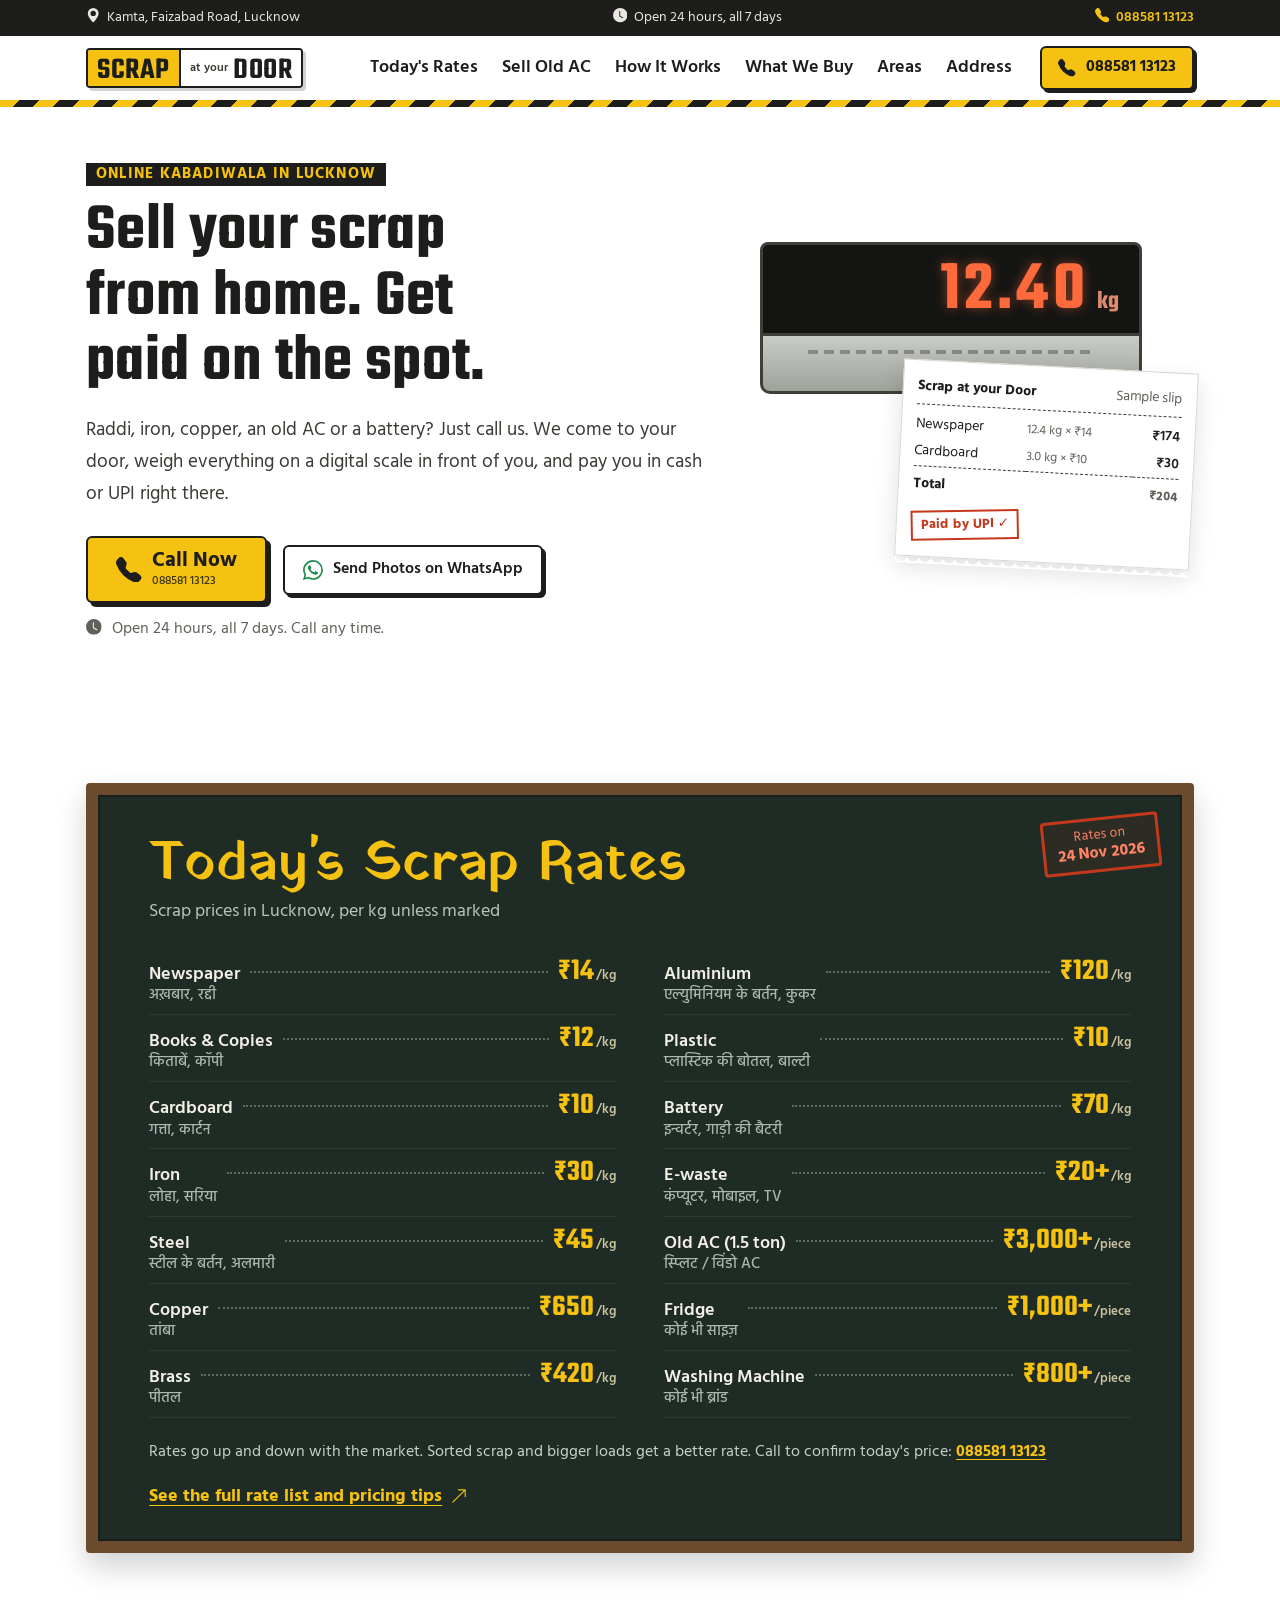
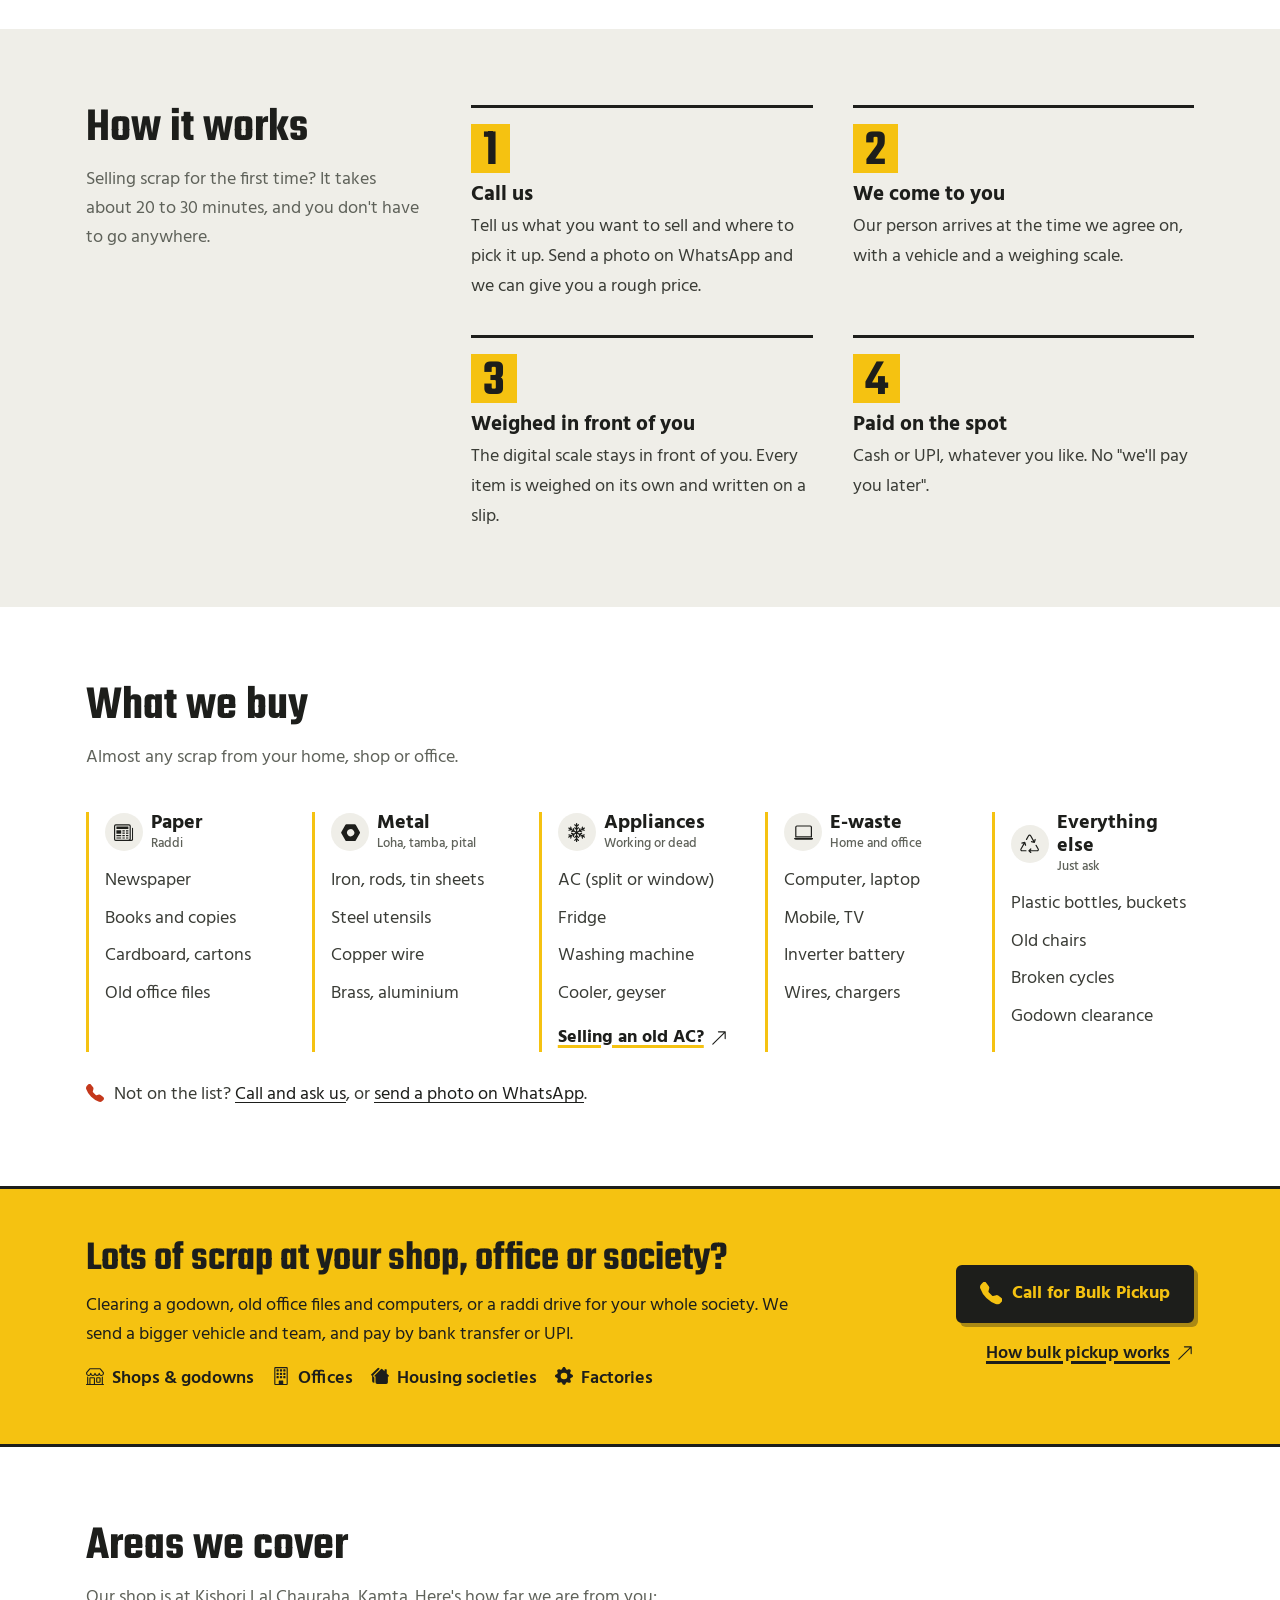
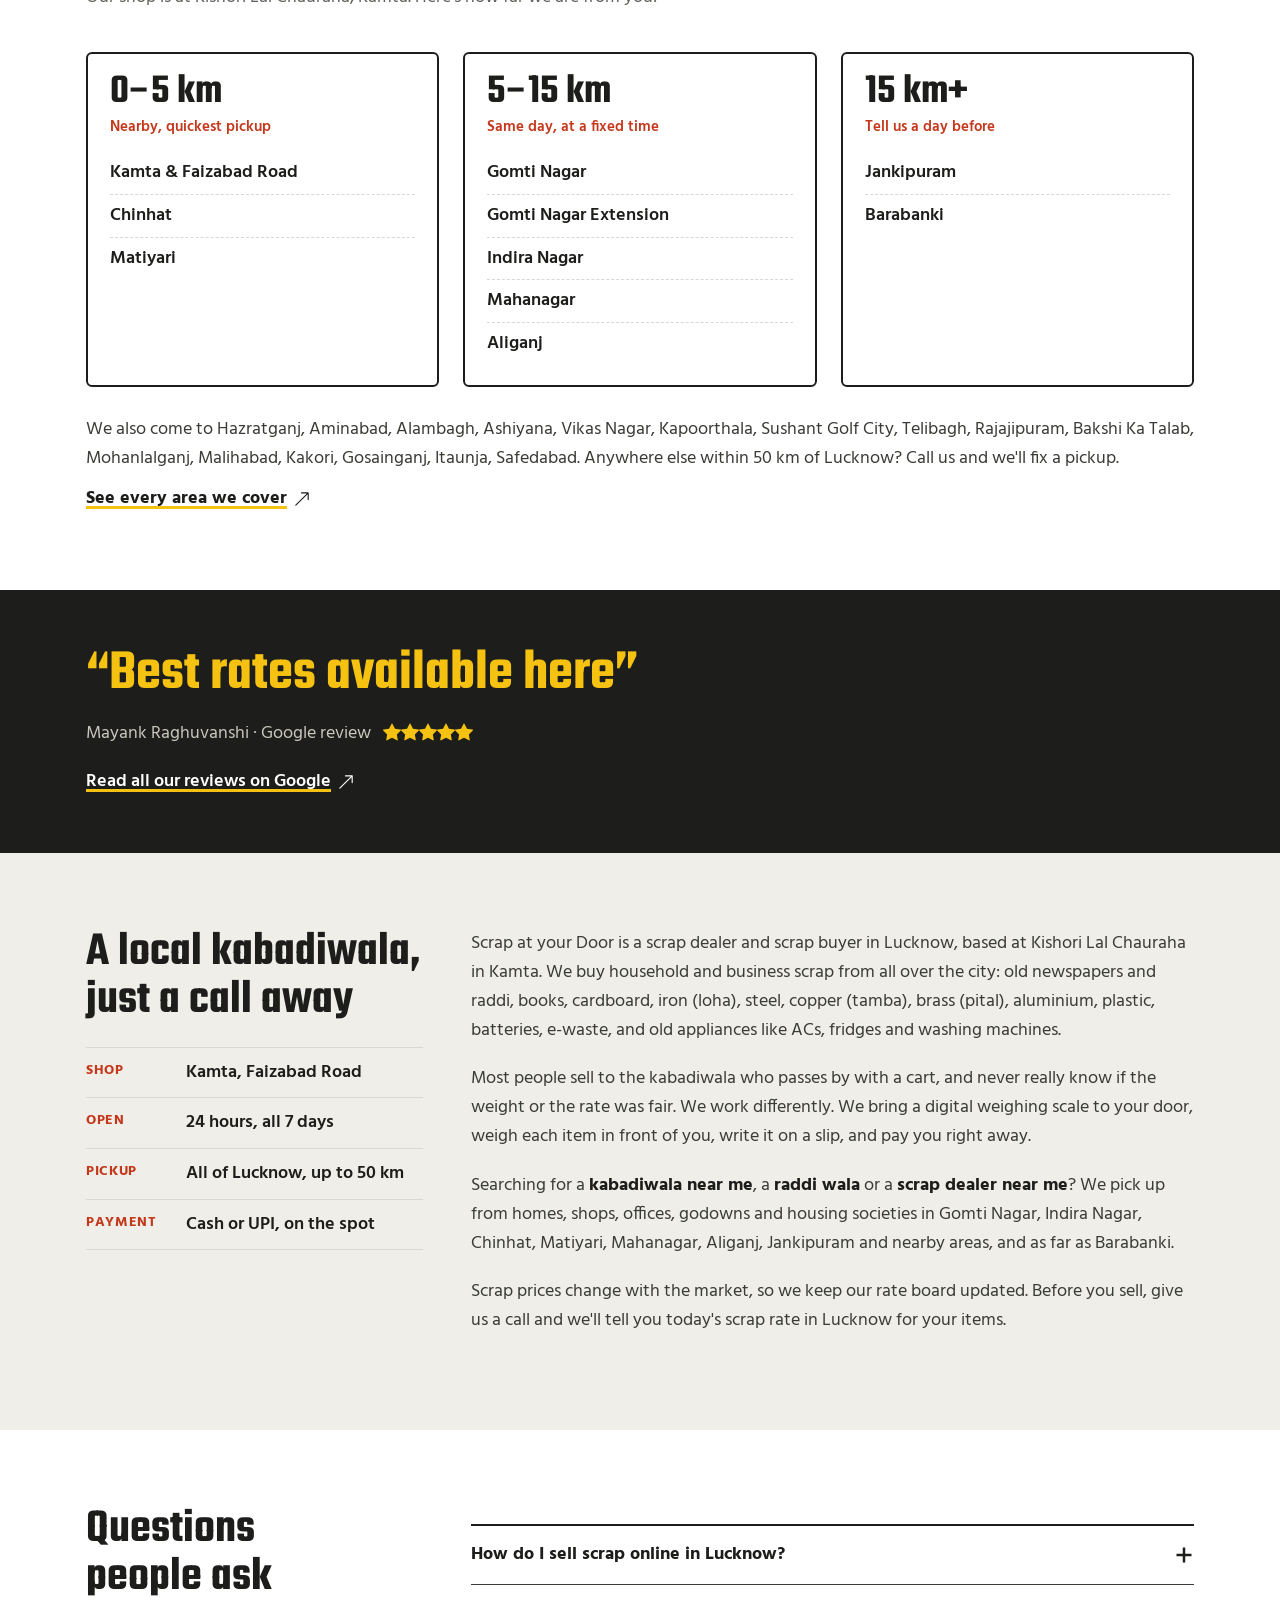
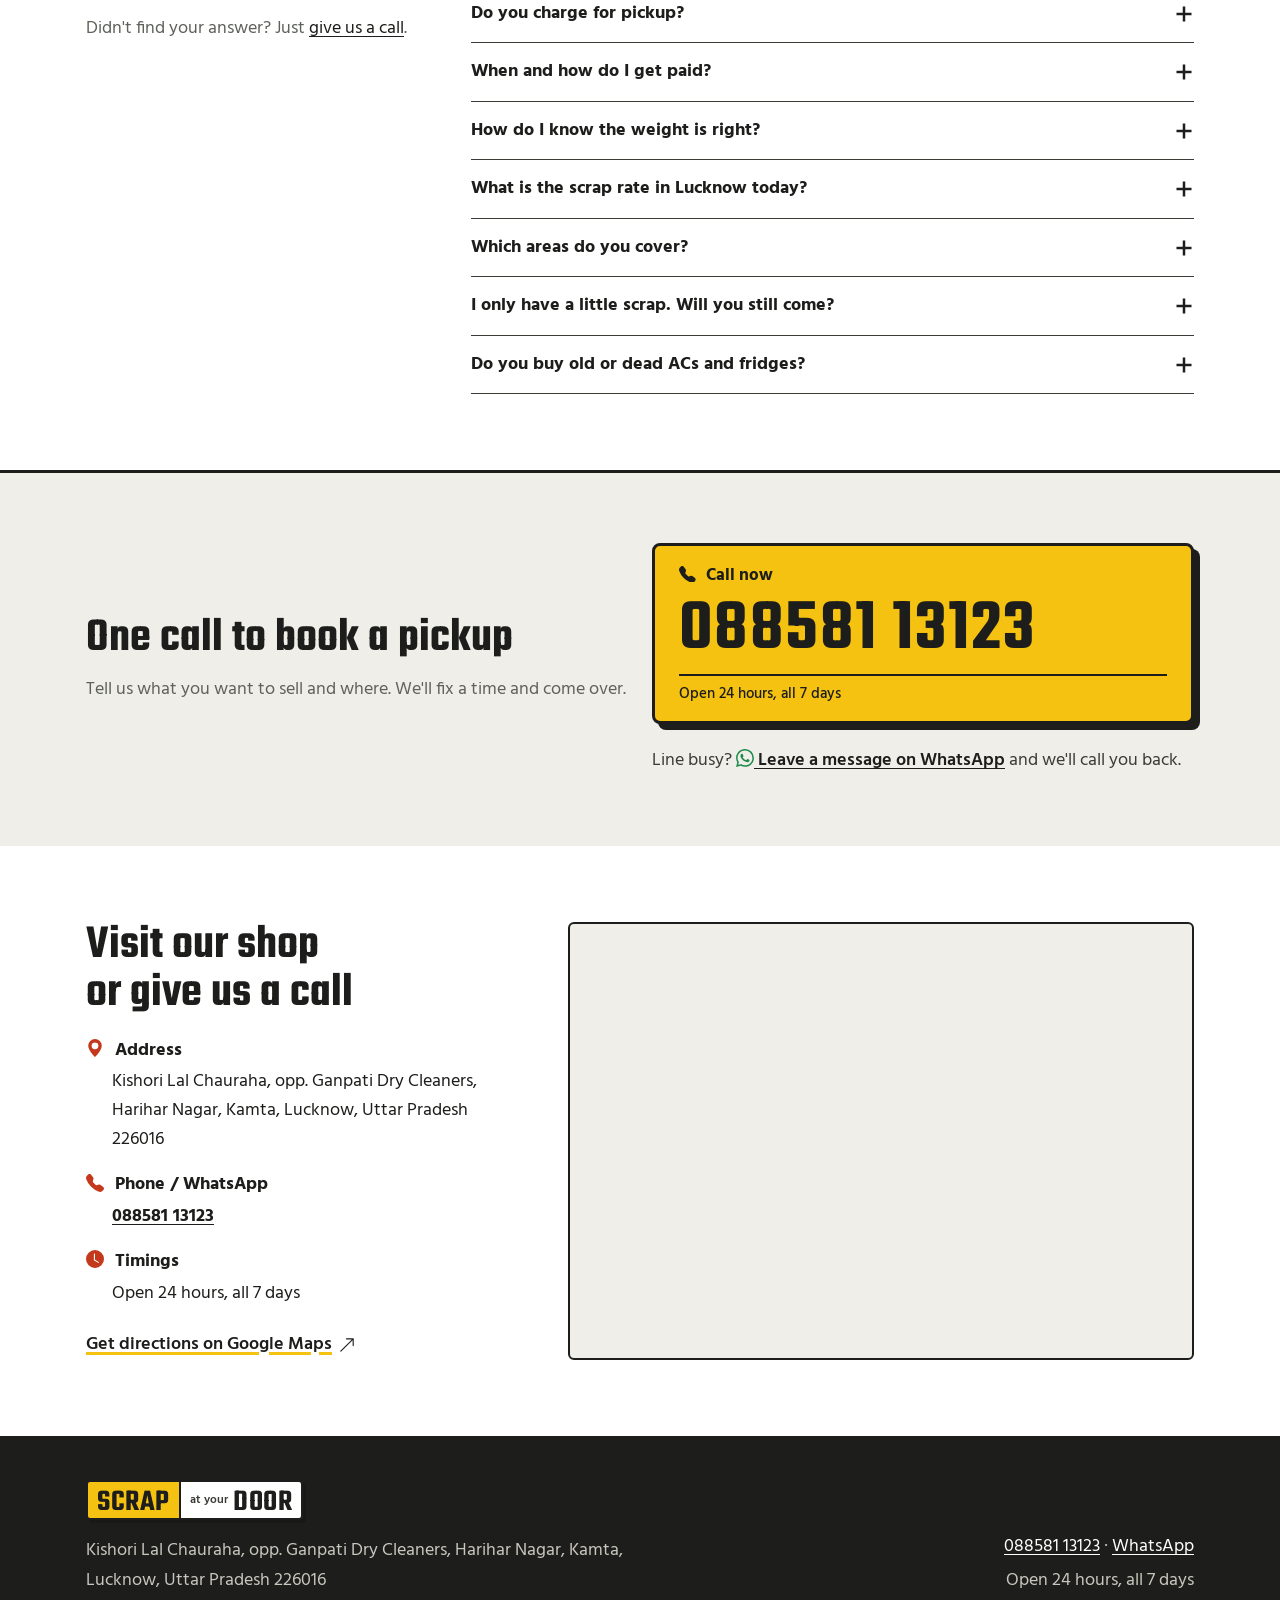
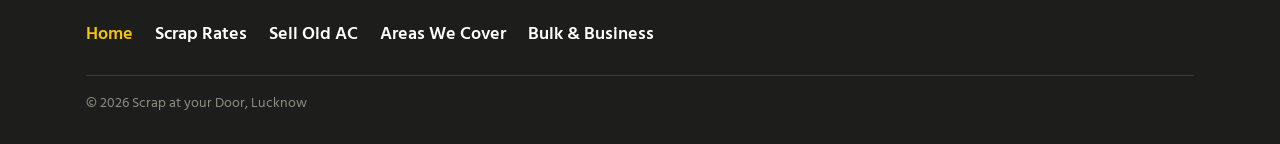
==== index.html @ fb82f11b "first commit" ====
<!doctype html>
<html lang="en-IN">
<head>
<meta charset="utf-8">
<meta name="viewport" content="width=device-width, initial-scale=1, viewport-fit=cover">
<title>Kabadiwala in Lucknow – Free Scrap Pickup at Home | Scrap at your Door</title>
<meta name="description" content="Online kabadiwala in Lucknow. Free doorstep pickup for raddi, iron, copper, old AC, battery and e-waste. Digital weighing, instant cash or UPI. Call 088581 13123.">
<meta name="robots" content="index, follow, max-image-preview:large">
<link rel="canonical" href="https://scrapatyourdoor.in/">
<meta property="og:type" content="website">
<meta property="og:site_name" content="Scrap at your Door">
<meta property="og:locale" content="en_IN">
<meta property="og:title" content="Kabadiwala in Lucknow – Free Scrap Pickup at Home | Scrap at your Door">
<meta property="og:description" content="Online kabadiwala in Lucknow. Free doorstep pickup for raddi, iron, copper, old AC, battery and e-waste. Digital weighing, instant cash or UPI. Call 088581 13123.">
<meta property="og:url" content="https://scrapatyourdoor.in/">
<meta property="og:image" content="https://scrapatyourdoor.in/og-image.png">
<meta property="og:image:width" content="1200">
<meta property="og:image:height" content="630">
<meta property="og:image:alt" content="Scrap at your Door – online kabadiwala in Lucknow, call 088581 13123">
<meta name="twitter:card" content="summary_large_image">
<meta name="twitter:title" content="Kabadiwala in Lucknow – Free Scrap Pickup at Home | Scrap at your Door">
<meta name="twitter:description" content="Online kabadiwala in Lucknow. Free doorstep pickup for raddi, iron, copper, old AC, battery and e-waste. Digital weighing, instant cash or UPI. Call 088581 13123.">
<meta name="twitter:image" content="https://scrapatyourdoor.in/og-image.png">
<meta name="theme-color" content="#1d1e1b">
<link rel="icon" href="./favicon.svg" type="image/svg+xml">
<link rel="icon" href="./favicon-48.png" type="image/png" sizes="48x48">
<link rel="apple-touch-icon" href="./apple-touch-icon.png">
<link rel="preconnect" href="https://cdn.jsdelivr.net">
<link rel="preconnect" href="https://fonts.googleapis.com">
<link rel="preconnect" href="https://fonts.gstatic.com" crossorigin>
<link rel="stylesheet" href="https://cdn.jsdelivr.net/npm/bootstrap@5.3.3/dist/css/bootstrap.min.css">
<link rel="stylesheet" href="https://fonts.googleapis.com/css2?family=Hind:wght@400;600;700&family=Teko:wght@600&display=swap">
<link rel="stylesheet" href="https://fonts.googleapis.com/css2?family=Yatra+One&display=swap&text=Today's%20Scrap%20Rates%20Old%20AC%20Price">
<link rel="stylesheet" href="./styles.css?v=mwv23a7y">
<script type="application/ld+json">{"@context":"https://schema.org","@graph":[{"@type":"RecyclingCenter","@id":"https://scrapatyourdoor.in/#business","name":"Scrap at your Door","description":"Online kabadiwala and scrap dealer in Lucknow. Free doorstep pickup, digital weighing and instant cash or UPI payment.","url":"https://scrapatyourdoor.in/","logo":"https://scrapatyourdoor.in/logo-512.png","image":["https://scrapatyourdoor.in/og-image.png","https://scrapatyourdoor.in/logo-512.png"],"telephone":"+918858113123","priceRange":"₹","address":{"@type":"PostalAddress","streetAddress":"Kishori Lal Chauraha, opp. Ganpati Dry Cleaners, Harihar Nagar, Kamta","addressLocality":"Lucknow","addressRegion":"Uttar Pradesh","postalCode":"226016","addressCountry":"IN"},"geo":{"@type":"GeoCoordinates","latitude":26.884755,"longitude":81.0141684},"hasMap":"https://maps.app.goo.gl/ZY3jcRrd6tFN47Bf7","sameAs":["https://maps.app.goo.gl/ZY3jcRrd6tFN47Bf7"],"openingHoursSpecification":[{"@type":"OpeningHoursSpecification","dayOfWeek":["Monday","Tuesday","Wednesday","Thursday","Friday","Saturday","Sunday"],"opens":"00:00","closes":"23:59"}],"areaServed":[{"@type":"City","name":"Lucknow"},{"@type":"Place","name":"Kamta & Faizabad Road, Lucknow"},{"@type":"Place","name":"Chinhat, Lucknow"},{"@type":"Place","name":"Matiyari, Lucknow"},{"@type":"Place","name":"Gomti Nagar, Lucknow"},{"@type":"Place","name":"Gomti Nagar Extension, Lucknow"},{"@type":"Place","name":"Indira Nagar, Lucknow"},{"@type":"Place","name":"Mahanagar, Lucknow"},{"@type":"Place","name":"Aliganj, Lucknow"},{"@type":"Place","name":"Jankipuram, Lucknow"},{"@type":"Place","name":"Barabanki"}]},{"@type":"FAQPage","mainEntity":[{"@type":"Question","name":"How do I sell scrap online in Lucknow?","acceptedAnswer":{"@type":"Answer","text":"No app or form needed. Call us or send photos on WhatsApp, tell us your area, and our kabadi wala comes to your home at a time that suits you."}},{"@type":"Question","name":"Do you charge for pickup?","acceptedAnswer":{"@type":"Answer","text":"No. Pickup from your home is free. If you only have a very small amount (2 or 3 kg), call us first, or drop it at our shop in Kamta."}},{"@type":"Question","name":"When and how do I get paid?","acceptedAnswer":{"@type":"Answer","text":"Right after weighing. Cash if you want cash, otherwise we send it to your UPI on the spot."}},{"@type":"Question","name":"How do I know the weight is right?","acceptedAnswer":{"@type":"Answer","text":"We keep the digital scale in front of you. Whatever weight the screen shows is what we write on the slip. You can take a photo of it too."}},{"@type":"Question","name":"What is the scrap rate in Lucknow today?","acceptedAnswer":{"@type":"Answer","text":"Check the rate board on this page. Rates change with the market, so call us and we'll tell you today's exact price for your items."}},{"@type":"Question","name":"Which areas do you cover?","acceptedAnswer":{"@type":"Answer","text":"Our shop is in Kamta on Faizabad Road. We cover all of Lucknow and go as far as Barabanki. For far-off pickups, please tell us a day before."}},{"@type":"Question","name":"I only have a little scrap. Will you still come?","acceptedAnswer":{"@type":"Answer","text":"Yes. If it's less than a bag or two, we try to come when we have another pickup in your area."}},{"@type":"Question","name":"Do you buy old or dead ACs and fridges?","acceptedAnswer":{"@type":"Answer","text":"Yes, working or completely dead. Send a photo on WhatsApp and we'll give you a rough price over the phone."}}]}]}</script>
</head>
<body>
<svg xmlns="http://www.w3.org/2000/svg" style="display:none" aria-hidden="true"><symbol id="bi-arrow-up-right" viewBox="0 0 16 16"><path fill-rule="evenodd" d="M14 2.5a.5.5 0 0 0-.5-.5h-6a.5.5 0 0 0 0 1h4.793L2.146 13.146a.5.5 0 0 0 .708.708L13 3.707V8.5a.5.5 0 0 0 1 0z"/></symbol><symbol id="bi-building" viewBox="0 0 16 16"><path d="M4 2.5a.5.5 0 0 1 .5-.5h1a.5.5 0 0 1 .5.5v1a.5.5 0 0 1-.5.5h-1a.5.5 0 0 1-.5-.5zm3 0a.5.5 0 0 1 .5-.5h1a.5.5 0 0 1 .5.5v1a.5.5 0 0 1-.5.5h-1a.5.5 0 0 1-.5-.5zm3.5-.5a.5.5 0 0 0-.5.5v1a.5.5 0 0 0 .5.5h1a.5.5 0 0 0 .5-.5v-1a.5.5 0 0 0-.5-.5zM4 5.5a.5.5 0 0 1 .5-.5h1a.5.5 0 0 1 .5.5v1a.5.5 0 0 1-.5.5h-1a.5.5 0 0 1-.5-.5zM7.5 5a.5.5 0 0 0-.5.5v1a.5.5 0 0 0 .5.5h1a.5.5 0 0 0 .5-.5v-1a.5.5 0 0 0-.5-.5zm2.5.5a.5.5 0 0 1 .5-.5h1a.5.5 0 0 1 .5.5v1a.5.5 0 0 1-.5.5h-1a.5.5 0 0 1-.5-.5zM4.5 8a.5.5 0 0 0-.5.5v1a.5.5 0 0 0 .5.5h1a.5.5 0 0 0 .5-.5v-1a.5.5 0 0 0-.5-.5zm2.5.5a.5.5 0 0 1 .5-.5h1a.5.5 0 0 1 .5.5v1a.5.5 0 0 1-.5.5h-1a.5.5 0 0 1-.5-.5zm3.5-.5a.5.5 0 0 0-.5.5v1a.5.5 0 0 0 .5.5h1a.5.5 0 0 0 .5-.5v-1a.5.5 0 0 0-.5-.5z"/><path d="M2 1a1 1 0 0 1 1-1h10a1 1 0 0 1 1 1v14a1 1 0 0 1-1 1H3a1 1 0 0 1-1-1zm11 0H3v14h3v-2.5a.5.5 0 0 1 .5-.5h3a.5.5 0 0 1 .5.5V15h3z"/></symbol><symbol id="bi-clock-fill" viewBox="0 0 16 16"><path d="M16 8A8 8 0 1 1 0 8a8 8 0 0 1 16 0M8 3.5a.5.5 0 0 0-1 0V9a.5.5 0 0 0 .252.434l3.5 2a.5.5 0 0 0 .496-.868L8 8.71z"/></symbol><symbol id="bi-gear-fill" viewBox="0 0 16 16"><path d="M9.405 1.05c-.413-1.4-2.397-1.4-2.81 0l-.1.34a1.464 1.464 0 0 1-2.105.872l-.31-.17c-1.283-.698-2.686.705-1.987 1.987l.169.311c.446.82.023 1.841-.872 2.105l-.34.1c-1.4.413-1.4 2.397 0 2.81l.34.1a1.464 1.464 0 0 1 .872 2.105l-.17.31c-.698 1.283.705 2.686 1.987 1.987l.311-.169a1.464 1.464 0 0 1 2.105.872l.1.34c.413 1.4 2.397 1.4 2.81 0l.1-.34a1.464 1.464 0 0 1 2.105-.872l.31.17c1.283.698 2.686-.705 1.987-1.987l-.169-.311a1.464 1.464 0 0 1 .872-2.105l.34-.1c1.4-.413 1.4-2.397 0-2.81l-.34-.1a1.464 1.464 0 0 1-.872-2.105l.17-.31c.698-1.283-.705-2.686-1.987-1.987l-.311.169a1.464 1.464 0 0 1-2.105-.872zM8 10.93a2.929 2.929 0 1 1 0-5.86 2.929 2.929 0 0 1 0 5.858z"/></symbol><symbol id="bi-geo-alt-fill" viewBox="0 0 16 16"><path d="M8 16s6-5.686 6-10A6 6 0 0 0 2 6c0 4.314 6 10 6 10m0-7a3 3 0 1 1 0-6 3 3 0 0 1 0 6"/></symbol><symbol id="bi-houses-fill" viewBox="0 0 16 16"><path d="M7.207 1a1 1 0 0 0-1.414 0L.146 6.646a.5.5 0 0 0 .708.708L1 7.207V12.5A1.5 1.5 0 0 0 2.5 14h.55a2.5 2.5 0 0 1-.05-.5V9.415a1.5 1.5 0 0 1-.56-2.475l5.353-5.354z"/><path d="M8.793 2a1 1 0 0 1 1.414 0L12 3.793V2.5a.5.5 0 0 1 .5-.5h1a.5.5 0 0 1 .5.5v3.293l1.854 1.853a.5.5 0 0 1-.708.708L15 8.207V13.5a1.5 1.5 0 0 1-1.5 1.5h-8A1.5 1.5 0 0 1 4 13.5V8.207l-.146.147a.5.5 0 1 1-.708-.708z"/></symbol><symbol id="bi-list" viewBox="0 0 16 16"><path fill-rule="evenodd" d="M2.5 12a.5.5 0 0 1 .5-.5h10a.5.5 0 0 1 0 1H3a.5.5 0 0 1-.5-.5m0-4a.5.5 0 0 1 .5-.5h10a.5.5 0 0 1 0 1H3a.5.5 0 0 1-.5-.5m0-4a.5.5 0 0 1 .5-.5h10a.5.5 0 0 1 0 1H3a.5.5 0 0 1-.5-.5"/></symbol><symbol id="bi-shop" viewBox="0 0 16 16"><path d="M2.97 1.35A1 1 0 0 1 3.73 1h8.54a1 1 0 0 1 .76.35l2.609 3.044A1.5 1.5 0 0 1 16 5.37v.255a2.375 2.375 0 0 1-4.25 1.458A2.37 2.37 0 0 1 9.875 8 2.37 2.37 0 0 1 8 7.083 2.37 2.37 0 0 1 6.125 8a2.37 2.37 0 0 1-1.875-.917A2.375 2.375 0 0 1 0 5.625V5.37a1.5 1.5 0 0 1 .361-.976zm1.78 4.275a1.375 1.375 0 0 0 2.75 0 .5.5 0 0 1 1 0 1.375 1.375 0 0 0 2.75 0 .5.5 0 0 1 1 0 1.375 1.375 0 1 0 2.75 0V5.37a.5.5 0 0 0-.12-.325L12.27 2H3.73L1.12 5.045A.5.5 0 0 0 1 5.37v.255a1.375 1.375 0 0 0 2.75 0 .5.5 0 0 1 1 0M1.5 8.5A.5.5 0 0 1 2 9v6h1v-5a1 1 0 0 1 1-1h3a1 1 0 0 1 1 1v5h6V9a.5.5 0 0 1 1 0v6h.5a.5.5 0 0 1 0 1H.5a.5.5 0 0 1 0-1H1V9a.5.5 0 0 1 .5-.5M4 15h3v-5H4zm5-5a1 1 0 0 1 1-1h2a1 1 0 0 1 1 1v3a1 1 0 0 1-1 1h-2a1 1 0 0 1-1-1zm3 0h-2v3h2z"/></symbol><symbol id="bi-star-fill" viewBox="0 0 16 16"><path d="M3.612 15.443c-.386.198-.824-.149-.746-.592l.83-4.73L.173 6.765c-.329-.314-.158-.888.283-.95l4.898-.696L7.538.792c.197-.39.73-.39.927 0l2.184 4.327 4.898.696c.441.062.612.636.282.95l-3.522 3.356.83 4.73c.078.443-.36.79-.746.592L8 13.187l-4.389 2.256z"/></symbol><symbol id="bi-telephone-fill" viewBox="0 0 16 16"><path fill-rule="evenodd" d="M1.885.511a1.745 1.745 0 0 1 2.61.163L6.29 2.98c.329.423.445.974.315 1.494l-.547 2.19a.68.68 0 0 0 .178.643l2.457 2.457a.68.68 0 0 0 .644.178l2.189-.547a1.75 1.75 0 0 1 1.494.315l2.306 1.794c.829.645.905 1.87.163 2.611l-1.034 1.034c-.74.74-1.846 1.065-2.877.702a18.6 18.6 0 0 1-7.01-4.42 18.6 18.6 0 0 1-4.42-7.009c-.362-1.03-.037-2.137.703-2.877z"/></symbol><symbol id="bi-whatsapp" viewBox="0 0 16 16"><path d="M13.601 2.326A7.85 7.85 0 0 0 7.994 0C3.627 0 .068 3.558.064 7.926c0 1.399.366 2.76 1.057 3.965L0 16l4.204-1.102a7.9 7.9 0 0 0 3.79.965h.004c4.368 0 7.926-3.558 7.93-7.93A7.9 7.9 0 0 0 13.6 2.326zM7.994 14.521a6.6 6.6 0 0 1-3.356-.92l-.24-.144-2.494.654.666-2.433-.156-.251a6.56 6.56 0 0 1-1.007-3.505c0-3.626 2.957-6.584 6.591-6.584a6.56 6.56 0 0 1 4.66 1.931 6.56 6.56 0 0 1 1.928 4.66c-.004 3.639-2.961 6.592-6.592 6.592m3.615-4.934c-.197-.099-1.17-.578-1.353-.646-.182-.065-.315-.099-.445.099-.133.197-.513.646-.627.775-.114.133-.232.148-.43.05-.197-.1-.836-.308-1.592-.985-.59-.525-.985-1.175-1.103-1.372-.114-.198-.011-.304.088-.403.087-.088.197-.232.296-.346.1-.114.133-.198.198-.33.065-.134.034-.248-.015-.347-.05-.099-.445-1.076-.612-1.47-.16-.389-.323-.335-.445-.34-.114-.007-.247-.007-.38-.007a.73.73 0 0 0-.529.247c-.182.198-.691.677-.691 1.654s.71 1.916.81 2.049c.098.133 1.394 2.132 3.383 2.992.47.205.84.326 1.129.418.475.152.904.129 1.246.08.38-.058 1.171-.48 1.338-.943.164-.464.164-.86.114-.943-.049-.084-.182-.133-.38-.232"/></symbol><symbol id="bi-laptop" viewBox="0 0 16 16"><path d="M13.5 3a.5.5 0 0 1 .5.5V11H2V3.5a.5.5 0 0 1 .5-.5zm-11-1A1.5 1.5 0 0 0 1 3.5V12h14V3.5A1.5 1.5 0 0 0 13.5 2zM0 12.5h16a1.5 1.5 0 0 1-1.5 1.5h-13A1.5 1.5 0 0 1 0 12.5"/></symbol><symbol id="bi-newspaper" viewBox="0 0 16 16"><path d="M0 2.5A1.5 1.5 0 0 1 1.5 1h11A1.5 1.5 0 0 1 14 2.5v10.528c0 .3-.05.654-.238.972h.738a.5.5 0 0 0 .5-.5v-9a.5.5 0 0 1 1 0v9a1.5 1.5 0 0 1-1.5 1.5H1.497A1.497 1.497 0 0 1 0 13.5zM12 14c.37 0 .654-.211.853-.441.092-.106.147-.279.147-.531V2.5a.5.5 0 0 0-.5-.5h-11a.5.5 0 0 0-.5.5v11c0 .278.223.5.497.5z"/><path d="M2 3h10v2H2zm0 3h4v3H2zm0 4h4v1H2zm0 2h4v1H2zm5-6h2v1H7zm3 0h2v1h-2zM7 8h2v1H7zm3 0h2v1h-2zm-3 2h2v1H7zm3 0h2v1h-2zm-3 2h2v1H7zm3 0h2v1h-2z"/></symbol><symbol id="bi-nut-fill" viewBox="0 0 16 16"><path d="M4.58 1a1 1 0 0 0-.868.504l-3.428 6a1 1 0 0 0 0 .992l3.428 6A1 1 0 0 0 4.58 15h6.84a1 1 0 0 0 .868-.504l3.429-6a1 1 0 0 0 0-.992l-3.429-6A1 1 0 0 0 11.42 1zm5.018 9.696a3 3 0 1 1-3-5.196 3 3 0 0 1 3 5.196"/></symbol><symbol id="bi-recycle" viewBox="0 0 16 16"><path d="M9.302 1.256a1.5 1.5 0 0 0-2.604 0l-1.704 2.98a.5.5 0 0 0 .869.497l1.703-2.981a.5.5 0 0 1 .868 0l2.54 4.444-1.256-.337a.5.5 0 1 0-.26.966l2.415.647a.5.5 0 0 0 .613-.353l.647-2.415a.5.5 0 1 0-.966-.259l-.333 1.242zM2.973 7.773l-1.255.337a.5.5 0 1 1-.26-.966l2.416-.647a.5.5 0 0 1 .612.353l.647 2.415a.5.5 0 0 1-.966.259l-.333-1.242-2.545 4.454a.5.5 0 0 0 .434.748H5a.5.5 0 0 1 0 1H1.723A1.5 1.5 0 0 1 .421 12.24zm10.89 1.463a.5.5 0 1 0-.868.496l1.716 3.004a.5.5 0 0 1-.434.748h-5.57l.647-.646a.5.5 0 1 0-.708-.707l-1.5 1.5a.5.5 0 0 0 0 .707l1.5 1.5a.5.5 0 1 0 .708-.707l-.647-.647h5.57a1.5 1.5 0 0 0 1.302-2.244z"/></symbol><symbol id="bi-snow2" viewBox="0 0 16 16"><path d="M8 16a.5.5 0 0 1-.5-.5v-1.293l-.646.647a.5.5 0 0 1-.707-.708L7.5 12.793v-1.086l-.646.647a.5.5 0 0 1-.707-.708L7.5 10.293V8.866l-1.236.713-.495 1.85a.5.5 0 1 1-.966-.26l.237-.882-.94.542-.496 1.85a.5.5 0 1 1-.966-.26l.237-.882-1.12.646a.5.5 0 0 1-.5-.866l1.12-.646-.884-.237a.5.5 0 1 1 .26-.966l1.848.495.94-.542-.882-.237a.5.5 0 1 1 .258-.966l1.85.495L7 8l-1.236-.713-1.849.495a.5.5 0 1 1-.258-.966l.883-.237-.94-.542-1.85.495a.5.5 0 0 1-.258-.966l.883-.237-1.12-.646a.5.5 0 1 1 .5-.866l1.12.646-.237-.883a.5.5 0 0 1 .966-.258l.495 1.849.94.542-.236-.883a.5.5 0 0 1 .966-.258l.495 1.849 1.236.713V5.707L6.147 4.354a.5.5 0 1 1 .707-.708l.646.647V3.207L6.147 1.854a.5.5 0 1 1 .707-.708l.646.647V.5a.5.5 0 0 1 1 0v1.293l.647-.647a.5.5 0 1 1 .707.708L8.5 3.207v1.086l.647-.647a.5.5 0 1 1 .707.708L8.5 5.707v1.427l1.236-.713.495-1.85a.5.5 0 1 1 .966.26l-.236.882.94-.542.495-1.85a.5.5 0 1 1 .966.26l-.236.882 1.12-.646a.5.5 0 0 1 .5.866l-1.12.646.883.237a.5.5 0 1 1-.26.966l-1.848-.495-.94.542.883.237a.5.5 0 1 1-.26.966l-1.848-.495L9 8l1.236.713 1.849-.495a.5.5 0 0 1 .259.966l-.883.237.94.542 1.849-.495a.5.5 0 0 1 .259.966l-.883.237 1.12.646a.5.5 0 0 1-.5.866l-1.12-.646.236.883a.5.5 0 1 1-.966.258l-.495-1.849-.94-.542.236.883a.5.5 0 0 1-.966.258L9.736 9.58 8.5 8.866v1.427l1.354 1.353a.5.5 0 0 1-.707.708l-.647-.647v1.086l1.354 1.353a.5.5 0 0 1-.707.708l-.647-.647V15.5a.5.5 0 0 1-.5.5"/></symbol><symbol id="bi-droplet-half" viewBox="0 0 16 16"><path fill-rule="evenodd" d="M7.21.8C7.69.295 8 0 8 0q.164.544.371 1.038c.812 1.946 2.073 3.35 3.197 4.6C12.878 7.096 14 8.345 14 10a6 6 0 0 1-12 0C2 6.668 5.58 2.517 7.21.8m.413 1.021A31 31 0 0 0 5.794 3.99c-.726.95-1.436 2.008-1.96 3.07C3.304 8.133 3 9.138 3 10c0 0 2.5 1.5 5 .5s5-.5 5-.5c0-1.201-.796-2.157-2.181-3.7l-.03-.032C9.75 5.11 8.5 3.72 7.623 1.82z"/><path fill-rule="evenodd" d="M4.553 7.776c.82-1.641 1.717-2.753 2.093-3.13l.708.708c-.29.29-1.128 1.311-1.907 2.87z"/></symbol><symbol id="bi-layers-fill" viewBox="0 0 16 16"><path d="M7.765 1.559a.5.5 0 0 1 .47 0l7.5 4a.5.5 0 0 1 0 .882l-7.5 4a.5.5 0 0 1-.47 0l-7.5-4a.5.5 0 0 1 0-.882z"/><path d="m2.125 8.567-1.86.992a.5.5 0 0 0 0 .882l7.5 4a.5.5 0 0 0 .47 0l7.5-4a.5.5 0 0 0 0-.882l-1.86-.992-5.17 2.756a1.5 1.5 0 0 1-1.41 0z"/></symbol><symbol id="bi-scissors" viewBox="0 0 16 16"><path d="M3.5 3.5c-.614-.884-.074-1.962.858-2.5L8 7.226 11.642 1c.932.538 1.472 1.616.858 2.5L8.81 8.61l1.556 2.661a2.5 2.5 0 1 1-.794.637L8 9.73l-1.572 2.177a2.5 2.5 0 1 1-.794-.637L7.19 8.61zm2.5 10a1.5 1.5 0 1 0-3 0 1.5 1.5 0 0 0 3 0m7 0a1.5 1.5 0 1 0-3 0 1.5 1.5 0 0 0 3 0"/></symbol><symbol id="bi-telephone-outbound-fill" viewBox="0 0 16 16"><path fill-rule="evenodd" d="M1.885.511a1.745 1.745 0 0 1 2.61.163L6.29 2.98c.329.423.445.974.315 1.494l-.547 2.19a.68.68 0 0 0 .178.643l2.457 2.457a.68.68 0 0 0 .644.178l2.189-.547a1.75 1.75 0 0 1 1.494.315l2.306 1.794c.829.645.905 1.87.163 2.611l-1.034 1.034c-.74.74-1.846 1.065-2.877.702a18.6 18.6 0 0 1-7.01-4.42 18.6 18.6 0 0 1-4.42-7.009c-.362-1.03-.037-2.137.703-2.877zM11 .5a.5.5 0 0 1 .5-.5h4a.5.5 0 0 1 .5.5v4a.5.5 0 0 1-1 0V1.707l-4.146 4.147a.5.5 0 0 1-.708-.708L14.293 1H11.5a.5.5 0 0 1-.5-.5"/></symbol><symbol id="bi-check2-circle" viewBox="0 0 16 16"><path d="M2.5 8a5.5 5.5 0 0 1 8.25-4.764.5.5 0 0 0 .5-.866A6.5 6.5 0 1 0 14.5 8a.5.5 0 0 0-1 0 5.5 5.5 0 1 1-11 0"/><path d="M15.354 3.354a.5.5 0 0 0-.708-.708L8 9.293 5.354 6.646a.5.5 0 1 0-.708.708l3 3a.5.5 0 0 0 .708 0z"/></symbol><symbol id="bi-tools" viewBox="0 0 16 16"><path d="M1 0 0 1l2.2 3.081a1 1 0 0 0 .815.419h.07a1 1 0 0 1 .708.293l2.675 2.675-2.617 2.654A3.003 3.003 0 0 0 0 13a3 3 0 1 0 5.878-.851l2.654-2.617.968.968-.305.914a1 1 0 0 0 .242 1.023l3.27 3.27a.997.997 0 0 0 1.414 0l1.586-1.586a.997.997 0 0 0 0-1.414l-3.27-3.27a1 1 0 0 0-1.023-.242L10.5 9.5l-.96-.96 2.68-2.643A3.005 3.005 0 0 0 16 3q0-.405-.102-.777l-2.14 2.141L12 4l-.364-1.757L13.777.102a3 3 0 0 0-3.675 3.68L7.462 6.46 4.793 3.793a1 1 0 0 1-.293-.707v-.071a1 1 0 0 0-.419-.814zm9.646 10.646a.5.5 0 0 1 .708 0l2.914 2.915a.5.5 0 0 1-.707.707l-2.915-2.914a.5.5 0 0 1 0-.708M3 11l.471.242.529.026.287.445.445.287.026.529L5 13l-.242.471-.026.529-.445.287-.287.445-.529.026L3 15l-.471-.242L2 14.732l-.287-.445L1.268 14l-.026-.529L1 13l.242-.471.026-.529.445-.287.287-.445.529-.026z"/></symbol><symbol id="bi-camera-fill" viewBox="0 0 16 16"><path d="M10.5 8.5a2.5 2.5 0 1 1-5 0 2.5 2.5 0 0 1 5 0"/><path d="M2 4a2 2 0 0 0-2 2v6a2 2 0 0 0 2 2h12a2 2 0 0 0 2-2V6a2 2 0 0 0-2-2h-1.172a2 2 0 0 1-1.414-.586l-.828-.828A2 2 0 0 0 9.172 2H6.828a2 2 0 0 0-1.414.586l-.828.828A2 2 0 0 1 3.172 4zm.5 2a.5.5 0 1 1 0-1 .5.5 0 0 1 0 1m9 2.5a3.5 3.5 0 1 1-7 0 3.5 3.5 0 0 1 7 0"/></symbol><symbol id="bi-chevron-right" viewBox="0 0 16 16"><path fill-rule="evenodd" d="M4.646 1.646a.5.5 0 0 1 .708 0l6 6a.5.5 0 0 1 0 .708l-6 6a.5.5 0 0 1-.708-.708L10.293 8 4.646 2.354a.5.5 0 0 1 0-.708"/></symbol></svg>
<div class="topline"><div class="container d-flex justify-content-between align-items-center gap-3">
  <span><svg class="bi bi-geo-alt-fill" aria-hidden="true" focusable="false"><use href="#bi-geo-alt-fill"/></svg> Kamta, Faizabad Road, Lucknow</span>
  <span class="d-none d-md-inline"><svg class="bi bi-clock-fill" aria-hidden="true" focusable="false"><use href="#bi-clock-fill"/></svg> Open 24 hours, all 7 days</span>
  <a href="tel:+918858113123"><svg class="bi bi-telephone-fill" aria-hidden="true" focusable="false"><use href="#bi-telephone-fill"/></svg> 088581 13123</a>
</div></div>
<nav class="navbar navbar-expand-lg site-nav" id="top">
  <div class="container">
    <a class="wordmark navbar-brand" href="./" aria-label="Scrap at your Door – home"><span class="wm-a">Scrap</span><span class="wm-b"><small>at your</small>Door</span></a>
    <button class="navbar-toggler" type="button" data-bs-toggle="collapse" data-bs-target="#mainNav" aria-controls="mainNav" aria-expanded="false" aria-label="Open menu"><svg class="bi bi-list" aria-hidden="true" focusable="false"><use href="#bi-list"/></svg><span>Menu</span></button>
    <div class="collapse navbar-collapse" id="mainNav">
      <ul class="navbar-nav ms-auto"><li class="nav-item"><a class="nav-link" href="./scrap-rate-lucknow/">Today's Rates</a></li><li class="nav-item"><a class="nav-link" href="./sell-old-ac-lucknow/">Sell Old AC</a></li><li class="nav-item"><a class="nav-link" href="./#how">How It Works</a></li><li class="nav-item"><a class="nav-link" href="./#buy">What We Buy</a></li><li class="nav-item"><a class="nav-link" href="./kabadiwala-near-me-lucknow/">Areas</a></li><li class="nav-item"><a class="nav-link" href="./#contact">Address</a></li></ul>
      <a class="btn-sign btn-nav d-none d-lg-inline-flex" href="tel:+918858113123"><svg class="bi bi-telephone-fill" aria-hidden="true" focusable="false"><use href="#bi-telephone-fill"/></svg> 088581 13123</a>
    </div>
  </div>
</nav>
<div class="stripe" aria-hidden="true"></div>
<main>

<section class="hero">
  <div class="container">
    <div class="row g-5 align-items-center">
      <div class="col-lg-7">
        <h1><span class="h1-en">Online Kabadiwala in Lucknow</span>Sell your scrap from home. Get paid on the spot.</h1>
        <p class="hero-text">Raddi, iron, copper, an old AC or a battery? Just call us. We come to your door, weigh everything on a digital scale in front of you, and pay you in cash or UPI right there.</p>
        <div class="hero-actions">
          <a class="btn-sign btn-call-xl" href="tel:+918858113123"><svg class="bi bi-telephone-fill" aria-hidden="true" focusable="false"><use href="#bi-telephone-fill"/></svg><span>Call Now<small>088581 13123</small></span></a>
          <a class="btn-sign btn-wa-2" href="https://wa.me/918858113123?text=Hi%2C%20I'm%20sending%20photos%20of%20my%20scrap.%20Please%20tell%20me%20a%20rough%20price." target="_blank" rel="noopener"><svg class="bi bi-whatsapp" aria-hidden="true" focusable="false"><use href="#bi-whatsapp"/></svg><span>Send Photos on WhatsApp</span></a>
        </div>
        <p class="hero-small"><svg class="bi bi-clock-fill" aria-hidden="true" focusable="false"><use href="#bi-clock-fill"/></svg> Open 24 hours, all 7 days. Call any time.</p>
      </div>
      <div class="col-lg-5">
        <div class="scene" aria-label="Sample: digital weighing scale and payment slip">
          <div class="kaanta">
            <div class="kaanta-screen"><span class="kaanta-num">12.40</span><span class="kaanta-unit">kg</span></div>
            <div class="kaanta-plate"></div>
          </div>
          <div class="parchi">
    <div class="parchi-head"><b>Scrap at your Door</b><span>Sample slip</span></div>
    <table>
      <tr><td>Newspaper</td><td>12.4 kg × ₹14</td><td>₹174</td></tr><tr><td>Cardboard</td><td>3.0 kg × ₹10</td><td>₹30</td></tr>
      <tr class="total"><td colspan="2">Total</td><td>₹204</td></tr>
    </table>
    <div class="paid">Paid by UPI ✓</div>
  </div>
        </div>
      </div>
    </div>
  </div>
</section>

<section class="sec" id="rates">
  <div class="container">
    <div class="board">
      <div class="board-stamp">Rates on<br><b>24 Nov 2026</b></div>
      <h2 class="board-title">Today's Scrap Rates</h2>
      <p class="board-sub">Scrap prices in Lucknow, per kg unless marked</p>
      <div class="row g-0 g-lg-5">
        <div class="col-lg-6"><ul class="board-list"><li><span class="item">Newspaper<small lang="hi">अख़बार, रद्दी</small></span><span class="dots"></span><span class="rate">₹14<small>/kg</small></span></li><li><span class="item">Books &amp; Copies<small lang="hi">किताबें, कॉपी</small></span><span class="dots"></span><span class="rate">₹12<small>/kg</small></span></li><li><span class="item">Cardboard<small lang="hi">गत्ता, कार्टन</small></span><span class="dots"></span><span class="rate">₹10<small>/kg</small></span></li><li><span class="item">Iron<small lang="hi">लोहा, सरिया</small></span><span class="dots"></span><span class="rate">₹30<small>/kg</small></span></li><li><span class="item">Steel<small lang="hi">स्टील के बर्तन, अलमारी</small></span><span class="dots"></span><span class="rate">₹45<small>/kg</small></span></li><li><span class="item">Copper<small lang="hi">तांबा</small></span><span class="dots"></span><span class="rate">₹650<small>/kg</small></span></li><li><span class="item">Brass<small lang="hi">पीतल</small></span><span class="dots"></span><span class="rate">₹420<small>/kg</small></span></li></ul></div>
        <div class="col-lg-6"><ul class="board-list"><li><span class="item">Aluminium<small lang="hi">एल्युमिनियम के बर्तन, कुकर</small></span><span class="dots"></span><span class="rate">₹120<small>/kg</small></span></li><li><span class="item">Plastic<small lang="hi">प्लास्टिक की बोतल, बाल्टी</small></span><span class="dots"></span><span class="rate">₹10<small>/kg</small></span></li><li><span class="item">Battery<small lang="hi">इन्वर्टर, गाड़ी की बैटरी</small></span><span class="dots"></span><span class="rate">₹70<small>/kg</small></span></li><li><span class="item">E-waste<small lang="hi">कंप्यूटर, मोबाइल, TV</small></span><span class="dots"></span><span class="rate">₹20+<small>/kg</small></span></li><li><span class="item">Old AC (1.5 ton)<small lang="hi">स्प्लिट / विंडो AC</small></span><span class="dots"></span><span class="rate">₹3,000+<small>/piece</small></span></li><li><span class="item">Fridge<small lang="hi">कोई भी साइज़</small></span><span class="dots"></span><span class="rate">₹1,000+<small>/piece</small></span></li><li><span class="item">Washing Machine<small lang="hi">कोई भी ब्रांड</small></span><span class="dots"></span><span class="rate">₹800+<small>/piece</small></span></li></ul></div>
      </div>
      <p class="board-note">Rates go up and down with the market. Sorted scrap and bigger loads get a better rate. Call to confirm today's price: <a href="tel:+918858113123">088581 13123</a></p>
      <a class="board-more" href="./scrap-rate-lucknow/">See the full rate list and pricing tips <svg class="bi bi-arrow-up-right" aria-hidden="true" focusable="false"><use href="#bi-arrow-up-right"/></svg></a>
    </div>
  </div>
</section>

<section class="sec sec-stone" id="how">
  <div class="container">
    <div class="row g-5">
      <div class="col-lg-4">
        <h2 class="sec-h">How it works</h2>
        <p class="sec-lead">Selling scrap for the first time? It takes about 20 to 30 minutes, and you don't have to go anywhere.</p>
      </div>
      <div class="col-lg-8">
        <ol class="steps">
          <li><span class="step-n">1</span><h3>Call us</h3><p>Tell us what you want to sell and where to pick it up. Send a photo on WhatsApp and we can give you a rough price.</p></li>
          <li><span class="step-n">2</span><h3>We come to you</h3><p>Our person arrives at the time we agree on, with a vehicle and a weighing scale.</p></li>
          <li><span class="step-n">3</span><h3>Weighed in front of you</h3><p>The digital scale stays in front of you. Every item is weighed on its own and written on a slip.</p></li>
          <li><span class="step-n">4</span><h3>Paid on the spot</h3><p>Cash or UPI, whatever you like. No "we'll pay you later".</p></li>
        </ol>
      </div>
    </div>
  </div>
</section>

<section class="sec" id="buy">
  <div class="container">
    <h2 class="sec-h">What we buy</h2>
    <p class="sec-lead">Almost any scrap from your home, shop or office.</p>
    <div class="row row-cols-2 row-cols-lg-5 g-4 mt-1">
      <div class="col"><div class="group">
        <h3><span class="g-ic"><svg class="bi bi-newspaper" aria-hidden="true" focusable="false"><use href="#bi-newspaper"/></svg></span><span>Paper<small>Raddi</small></span></h3>
        <ul><li>Newspaper</li><li>Books and copies</li><li>Cardboard, cartons</li><li>Old office files</li></ul>
        
      </div></div><div class="col"><div class="group">
        <h3><span class="g-ic"><svg class="bi bi-nut-fill" aria-hidden="true" focusable="false"><use href="#bi-nut-fill"/></svg></span><span>Metal<small>Loha, tamba, pital</small></span></h3>
        <ul><li>Iron, rods, tin sheets</li><li>Steel utensils</li><li>Copper wire</li><li>Brass, aluminium</li></ul>
        
      </div></div><div class="col"><div class="group">
        <h3><span class="g-ic"><svg class="bi bi-snow2" aria-hidden="true" focusable="false"><use href="#bi-snow2"/></svg></span><span>Appliances<small>Working or dead</small></span></h3>
        <ul><li>AC (split or window)</li><li>Fridge</li><li>Washing machine</li><li>Cooler, geyser</li></ul>
        <a class="group-link" href="./sell-old-ac-lucknow/">Selling an old AC? <svg class="bi bi-arrow-up-right" aria-hidden="true" focusable="false"><use href="#bi-arrow-up-right"/></svg></a>
      </div></div><div class="col"><div class="group">
        <h3><span class="g-ic"><svg class="bi bi-laptop" aria-hidden="true" focusable="false"><use href="#bi-laptop"/></svg></span><span>E-waste<small>Home and office</small></span></h3>
        <ul><li>Computer, laptop</li><li>Mobile, TV</li><li>Inverter battery</li><li>Wires, chargers</li></ul>
        
      </div></div><div class="col-12 col"><div class="group">
        <h3><span class="g-ic"><svg class="bi bi-recycle" aria-hidden="true" focusable="false"><use href="#bi-recycle"/></svg></span><span>Everything else<small>Just ask</small></span></h3>
        <ul><li>Plastic bottles, buckets</li><li>Old chairs</li><li>Broken cycles</li><li>Godown clearance</li></ul>
        
      </div></div>
    </div>
    <p class="aside-note"><svg class="bi bi-telephone-fill" aria-hidden="true" focusable="false"><use href="#bi-telephone-fill"/></svg> Not on the list? <a href="tel:+918858113123">Call and ask us</a>, or <a href="https://wa.me/918858113123?text=Hi%2C%20I'm%20sending%20photos%20of%20my%20scrap.%20Please%20tell%20me%20a%20rough%20price." target="_blank" rel="noopener">send a photo on WhatsApp</a>.</p>
  </div>
</section>

<section class="bulk">
  <div class="container">
    <div class="row g-4 align-items-center">
      <div class="col-lg-8">
        <h2>Lots of scrap at your shop, office or society?</h2>
        <p>Clearing a godown, old office files and computers, or a raddi drive for your whole society. We send a bigger vehicle and team, and pay by bank transfer or UPI.</p>
        <div class="bulk-tags"><span><svg class="bi bi-shop" aria-hidden="true" focusable="false"><use href="#bi-shop"/></svg> Shops &amp; godowns</span><span><svg class="bi bi-building" aria-hidden="true" focusable="false"><use href="#bi-building"/></svg> Offices</span><span><svg class="bi bi-houses-fill" aria-hidden="true" focusable="false"><use href="#bi-houses-fill"/></svg> Housing societies</span><span><svg class="bi bi-gear-fill" aria-hidden="true" focusable="false"><use href="#bi-gear-fill"/></svg> Factories</span></div>
      </div>
      <div class="col-lg-4 text-lg-end">
        <a class="btn-sign btn-ink" href="tel:+918858113123"><svg class="bi bi-telephone-fill" aria-hidden="true" focusable="false"><use href="#bi-telephone-fill"/></svg> Call for Bulk Pickup</a>
        <p class="mt-3 mb-0"><a class="text-link" href="./bulk-scrap-pickup-lucknow/">How bulk pickup works <svg class="bi bi-arrow-up-right" aria-hidden="true" focusable="false"><use href="#bi-arrow-up-right"/></svg></a></p>
      </div>
    </div>
  </div>
</section>

<section class="sec" id="areas">
  <div class="container">
    <h2 class="sec-h">Areas we cover</h2>
    <p class="sec-lead">Our shop is at Kishori Lal Chauraha, Kamta. Here's how far we are from you:</p>
    <div class="row g-4 mt-1">
      <div class="col-md-4"><div class="area-col">
  <div class="area-km">0–5 km</div><div class="area-sub">Nearby, quickest pickup</div>
  <ul><li>Kamta &amp; Faizabad Road</li><li>Chinhat</li><li>Matiyari</li></ul>
</div></div>
      <div class="col-md-4"><div class="area-col">
  <div class="area-km">5–15 km</div><div class="area-sub">Same day, at a fixed time</div>
  <ul><li>Gomti Nagar</li><li>Gomti Nagar Extension</li><li>Indira Nagar</li><li>Mahanagar</li><li>Aliganj</li></ul>
</div></div>
      <div class="col-md-4"><div class="area-col">
  <div class="area-km">15 km+</div><div class="area-sub">Tell us a day before</div>
  <ul><li>Jankipuram</li><li>Barabanki</li></ul>
</div></div>
    </div>
    <p class="aside-note">We also come to Hazratganj, Aminabad, Alambagh, Ashiyana, Vikas Nagar, Kapoorthala, Sushant Golf City, Telibagh, Rajajipuram, Bakshi Ka Talab, Mohanlalganj, Malihabad, Kakori, Gosainganj, Itaunja, Safedabad. Anywhere else within 50 km of Lucknow? Call us and we'll fix a pickup.</p>
    <a class="group-link" href="./kabadiwala-near-me-lucknow/">See every area we cover <svg class="bi bi-arrow-up-right" aria-hidden="true" focusable="false"><use href="#bi-arrow-up-right"/></svg></a>
  </div>
</section>

<section class="review-strip">
  <div class="container">
    <figure class="mb-0">
      <blockquote><p>“Best rates available here”</p></blockquote>
      <figcaption>Mayank Raghuvanshi · Google review <span class="stars"><svg class="bi bi-star-fill" aria-hidden="true" focusable="false"><use href="#bi-star-fill"/></svg><svg class="bi bi-star-fill" aria-hidden="true" focusable="false"><use href="#bi-star-fill"/></svg><svg class="bi bi-star-fill" aria-hidden="true" focusable="false"><use href="#bi-star-fill"/></svg><svg class="bi bi-star-fill" aria-hidden="true" focusable="false"><use href="#bi-star-fill"/></svg><svg class="bi bi-star-fill" aria-hidden="true" focusable="false"><use href="#bi-star-fill"/></svg></span></figcaption>
    </figure>
    <a class="text-link" href="https://maps.app.goo.gl/ZY3jcRrd6tFN47Bf7" target="_blank" rel="noopener">Read all our reviews on Google <svg class="bi bi-arrow-up-right" aria-hidden="true" focusable="false"><use href="#bi-arrow-up-right"/></svg></a>
  </div>
</section>

<section class="sec sec-stone" id="about">
  <div class="container">
    <div class="row g-5">
      <div class="col-lg-4">
        <h2 class="sec-h">A local kabadiwala, just a call away</h2>
        <dl class="facts">
          <div><dt>Shop</dt><dd>Kamta, Faizabad Road</dd></div>
          <div><dt>Open</dt><dd>24 hours, all 7 days</dd></div>
          <div><dt>Pickup</dt><dd>All of Lucknow, up to 50 km</dd></div>
          <div><dt>Payment</dt><dd>Cash or UPI, on the spot</dd></div>
        </dl>
      </div>
      <div class="col-lg-8 about-text">
        <p>Scrap at your Door is a scrap dealer and scrap buyer in Lucknow, based at Kishori Lal Chauraha in Kamta. We buy household and business scrap from all over the city: old newspapers and raddi, books, cardboard, iron (loha), steel, copper (tamba), brass (pital), aluminium, plastic, batteries, e-waste, and old appliances like ACs, fridges and washing machines.</p>
        <p>Most people sell to the kabadiwala who passes by with a cart, and never really know if the weight or the rate was fair. We work differently. We bring a digital weighing scale to your door, weigh each item in front of you, write it on a slip, and pay you right away.</p>
        <p>Searching for a <strong>kabadiwala near me</strong>, a <strong>raddi wala</strong> or a <strong>scrap dealer near me</strong>? We pick up from homes, shops, offices, godowns and housing societies in Gomti Nagar, Indira Nagar, Chinhat, Matiyari, Mahanagar, Aliganj, Jankipuram and nearby areas, and as far as Barabanki.</p>
        <p>Scrap prices change with the market, so we keep our rate board updated. Before you sell, give us a call and we'll tell you today's scrap rate in Lucknow for your items.</p>
      </div>
    </div>
  </div>
</section>

<section class="sec" id="faq-sec">
  <div class="container">
    <div class="row g-5">
      <div class="col-lg-4">
        <h2 class="sec-h">Questions people ask</h2>
        <p class="sec-lead">Didn't find your answer? Just <a href="tel:+918858113123">give us a call</a>.</p>
      </div>
      <div class="col-lg-8">
        <div class="accordion faq" id="faq">
  <div class="accordion-item"><h3 class="accordion-header"><button class="accordion-button collapsed" type="button" data-bs-toggle="collapse" data-bs-target="#faq-0" aria-expanded="false" aria-controls="faq-0">How do I sell scrap online in Lucknow?</button></h3><div id="faq-0" class="accordion-collapse collapse" data-bs-parent="#faq"><div class="accordion-body">No app or form needed. Call us or send photos on WhatsApp, tell us your area, and our kabadi wala comes to your home at a time that suits you.</div></div></div><div class="accordion-item"><h3 class="accordion-header"><button class="accordion-button collapsed" type="button" data-bs-toggle="collapse" data-bs-target="#faq-1" aria-expanded="false" aria-controls="faq-1">Do you charge for pickup?</button></h3><div id="faq-1" class="accordion-collapse collapse" data-bs-parent="#faq"><div class="accordion-body">No. Pickup from your home is free. If you only have a very small amount (2 or 3 kg), call us first, or drop it at our shop in Kamta.</div></div></div><div class="accordion-item"><h3 class="accordion-header"><button class="accordion-button collapsed" type="button" data-bs-toggle="collapse" data-bs-target="#faq-2" aria-expanded="false" aria-controls="faq-2">When and how do I get paid?</button></h3><div id="faq-2" class="accordion-collapse collapse" data-bs-parent="#faq"><div class="accordion-body">Right after weighing. Cash if you want cash, otherwise we send it to your UPI on the spot.</div></div></div><div class="accordion-item"><h3 class="accordion-header"><button class="accordion-button collapsed" type="button" data-bs-toggle="collapse" data-bs-target="#faq-3" aria-expanded="false" aria-controls="faq-3">How do I know the weight is right?</button></h3><div id="faq-3" class="accordion-collapse collapse" data-bs-parent="#faq"><div class="accordion-body">We keep the digital scale in front of you. Whatever weight the screen shows is what we write on the slip. You can take a photo of it too.</div></div></div><div class="accordion-item"><h3 class="accordion-header"><button class="accordion-button collapsed" type="button" data-bs-toggle="collapse" data-bs-target="#faq-4" aria-expanded="false" aria-controls="faq-4">What is the scrap rate in Lucknow today?</button></h3><div id="faq-4" class="accordion-collapse collapse" data-bs-parent="#faq"><div class="accordion-body">Check the rate board on this page. Rates change with the market, so call us and we'll tell you today's exact price for your items.</div></div></div><div class="accordion-item"><h3 class="accordion-header"><button class="accordion-button collapsed" type="button" data-bs-toggle="collapse" data-bs-target="#faq-5" aria-expanded="false" aria-controls="faq-5">Which areas do you cover?</button></h3><div id="faq-5" class="accordion-collapse collapse" data-bs-parent="#faq"><div class="accordion-body">Our shop is in Kamta on Faizabad Road. We cover all of Lucknow and go as far as Barabanki. For far-off pickups, please tell us a day before.</div></div></div><div class="accordion-item"><h3 class="accordion-header"><button class="accordion-button collapsed" type="button" data-bs-toggle="collapse" data-bs-target="#faq-6" aria-expanded="false" aria-controls="faq-6">I only have a little scrap. Will you still come?</button></h3><div id="faq-6" class="accordion-collapse collapse" data-bs-parent="#faq"><div class="accordion-body">Yes. If it's less than a bag or two, we try to come when we have another pickup in your area.</div></div></div><div class="accordion-item"><h3 class="accordion-header"><button class="accordion-button collapsed" type="button" data-bs-toggle="collapse" data-bs-target="#faq-7" aria-expanded="false" aria-controls="faq-7">Do you buy old or dead ACs and fridges?</button></h3><div id="faq-7" class="accordion-collapse collapse" data-bs-parent="#faq"><div class="accordion-body">Yes, working or completely dead. Send a photo on WhatsApp and we'll give you a rough price over the phone.</div></div></div>
</div>
      </div>
    </div>
  </div>
</section>

<section class="call-sec" id="call">
  <div class="container">
    <div class="row g-4 align-items-center">
      <div class="col-lg-6">
        <h2 class="sec-h">One call to book a pickup</h2>
        <p class="sec-lead mb-0">Tell us what you want to sell and where. We'll fix a time and come over.</p>
      </div>
      <div class="col-lg-6">
        <a class="call-plate" href="tel:+918858113123" aria-label="Call 088581 13123">
          <span class="call-plate-label"><svg class="bi bi-telephone-fill" aria-hidden="true" focusable="false"><use href="#bi-telephone-fill"/></svg> Call now</span>
          <span class="call-plate-num">088581 13123</span>
          <span class="call-plate-time">Open 24 hours, all 7 days</span>
        </a>
        <p class="call-alt">Line busy? <a href="https://wa.me/918858113123?text=Hi%2C%20I%20want%20to%20sell%20some%20scrap." target="_blank" rel="noopener"><svg class="bi bi-whatsapp" aria-hidden="true" focusable="false"><use href="#bi-whatsapp"/></svg> Leave a message on WhatsApp</a> and we'll call you back.</p>
      </div>
    </div>
  </div>
</section>

<section class="sec" id="contact">
  <div class="container">
    <div class="row g-5 align-items-stretch">
      <div class="col-lg-5">
        <h2 class="sec-h">Visit our shop or give us a call</h2>
        <dl class="contact-list">
          <dt><svg class="bi bi-geo-alt-fill" aria-hidden="true" focusable="false"><use href="#bi-geo-alt-fill"/></svg> Address</dt><dd>Kishori Lal Chauraha, opp. Ganpati Dry Cleaners, Harihar Nagar, Kamta, Lucknow, Uttar Pradesh 226016</dd>
          <dt><svg class="bi bi-telephone-fill" aria-hidden="true" focusable="false"><use href="#bi-telephone-fill"/></svg> Phone / WhatsApp</dt><dd><a href="tel:+918858113123">088581 13123</a></dd>
          <dt><svg class="bi bi-clock-fill" aria-hidden="true" focusable="false"><use href="#bi-clock-fill"/></svg> Timings</dt><dd>Open 24 hours, all 7 days</dd>
        </dl>
        <a class="text-link" href="https://maps.app.goo.gl/ZY3jcRrd6tFN47Bf7" target="_blank" rel="noopener">Get directions on Google Maps <svg class="bi bi-arrow-up-right" aria-hidden="true" focusable="false"><use href="#bi-arrow-up-right"/></svg></a>
      </div>
      <div class="col-lg-7">
        <div class="map-frame"><iframe title="Map: Scrap at your Door, Kamta, Lucknow" loading="lazy" referrerpolicy="no-referrer-when-downgrade" src="https://maps.google.com/maps?q=26.884755,81.0141684&z=16&output=embed"></iframe></div>
      </div>
    </div>
  </div>
</section>
</main>
<footer class="site-foot"><div class="container">
  <div class="row g-4 align-items-end">
    <div class="col-md-6">
      <a class="wordmark" href="./" aria-label="Scrap at your Door – home"><span class="wm-a">Scrap</span><span class="wm-b"><small>at your</small>Door</span></a>
      <p class="mt-3 mb-0">Kishori Lal Chauraha, opp. Ganpati Dry Cleaners, Harihar Nagar, Kamta, Lucknow, Uttar Pradesh 226016</p>
    </div>
    <div class="col-md-6 text-md-end">
      <p class="mb-1"><a href="tel:+918858113123">088581 13123</a> · <a href="https://wa.me/918858113123?text=Hi%2C%20I%20want%20to%20sell%20some%20scrap." target="_blank" rel="noopener">WhatsApp</a></p>
      <p class="mb-0">Open 24 hours, all 7 days</p>
    </div>
  </div>
  <nav class="foot-nav" aria-label="Pages"><a href="./" aria-current="page">Home</a><a href="./scrap-rate-lucknow/">Scrap Rates</a><a href="./sell-old-ac-lucknow/">Sell Old AC</a><a href="./kabadiwala-near-me-lucknow/">Areas We Cover</a><a href="./bulk-scrap-pickup-lucknow/">Bulk & Business</a></nav>
  <p class="foot-copy">© 2026 Scrap at your Door, Lucknow</p>
</div></footer>
<div class="mobile-bar d-lg-none">
  <a class="btn-sign btn-call-xl" href="tel:+918858113123"><svg class="bi bi-telephone-fill" aria-hidden="true" focusable="false"><use href="#bi-telephone-fill"/></svg> Call Now</a>
  <a class="btn-sign btn-wa-2" href="https://wa.me/918858113123?text=Hi%2C%20I%20want%20to%20sell%20some%20scrap." target="_blank" rel="noopener"><svg class="bi bi-whatsapp" aria-hidden="true" focusable="false"><use href="#bi-whatsapp"/></svg> WhatsApp</a>
</div>
<script src="https://cdn.jsdelivr.net/npm/bootstrap@5.3.3/dist/js/bootstrap.bundle.min.js" defer></script>
<script src="./site.js?v=mwv23a7y" defer></script>
</body>
</html>
---- styles.css ----
/* =====================================================================
   Scrap at your Door — theme: "दुकान का पेंटेड बोर्ड"
   Peela signboard + kaala ink + board ka gehra hara + stamp ka laal.
   Bootstrap 5 sirf grid/collapse/accordion ke liye; uske saare default
   colors yahan override hain.
   ===================================================================== */
:root{
  --ink:#1d1e1b;      /* kaala, board ka text aur borders */
  --ink-2:#3a3c36;
  --muted:#5f625a;
  --paper:#ffffff;
  --stone:#efeee8;    /* halka patthar-grey, alternate sections */
  --line:#d9d7cf;
  --yellow:#f5c211;   /* signboard peela */
  --yellow-2:#ffe27a;
  --red:#c4381c;      /* stamp */
  --board:#1f2b25;    /* bhav board */
  --board-2:#2b3a32;
  --wood:#6b4b2e;
  --wa:#1c8a48;

  --f-body:"Hind","Nirmala UI","Noto Sans Devanagari",system-ui,sans-serif;
  --f-display:"Teko","Hind",sans-serif;
  --f-paint:"Yatra One","Hind",serif;

  /* Bootstrap ke apne variables ko apne rang */
  --bs-body-font-family:var(--f-body);
  --bs-body-font-size:1.125rem;
  --bs-body-line-height:1.65;
  --bs-body-color:var(--ink);
  --bs-body-bg:var(--paper);
  --bs-emphasis-color:var(--ink);
  --bs-secondary-color:var(--muted);
  --bs-border-color:var(--line);
  --bs-link-color:var(--ink); --bs-link-color-rgb:29,30,27;
  --bs-link-hover-color:var(--red); --bs-link-hover-color-rgb:196,56,28;
  --bs-primary:var(--ink); --bs-primary-rgb:29,30,27;
  --bs-focus-ring-color:rgba(245,194,17,.6);
  --bs-border-radius:6px; --bs-border-radius-lg:8px;
}
body{background:var(--paper);color:var(--ink);-webkit-text-size-adjust:100%}
/* Bootstrap Icons (inline SVG) — font-size se size, text ke rang me */
.bi{display:inline-block;width:1em;height:1em;fill:currentColor;vertical-align:-.125em;flex:none}
h1,h2,h3{text-wrap:balance}
a{text-underline-offset:3px}
:focus-visible{outline:3px solid var(--yellow);outline-offset:2px}
/* peele/safed buttons par focus kaala, taaki dikhe */
.btn-sign:focus-visible,.call-plate:focus-visible,.wordmark:focus-visible{outline:3px solid var(--ink);outline-offset:4px}
.site-foot :focus-visible,.review-strip :focus-visible,.topline :focus-visible{outline-color:var(--yellow)}
.container{padding-left:max(16px,env(safe-area-inset-left));padding-right:max(16px,env(safe-area-inset-right))}

/* ---------- top line + nav ---------- */
.topline{background:var(--ink);color:#e9e7df;font-size:.9rem;padding:6px 0}
.topline a{color:var(--yellow);text-decoration:none;font-weight:600}
.topline a:hover{color:#fff;text-decoration:underline}
.topline .bi{margin-right:4px}
.site-nav{background:var(--paper);padding-block:10px}
/* Logo lockup: dono hisse apne box me — safed aur kaale, dono background par same dikhta hai */
.wordmark{display:inline-flex;align-items:stretch;font-family:var(--f-display);font-weight:600;text-transform:uppercase;line-height:1;text-decoration:none;border:2px solid var(--ink);border-radius:4px;overflow:hidden;box-shadow:3px 3px 0 rgba(0,0,0,.18)}
.wordmark,.wordmark:hover,.wordmark:focus,.wordmark:active{color:var(--ink);text-decoration:none}
.navbar-brand.wordmark{padding:0;font-size:inherit;margin-right:1rem}
.wm-a,.wm-b{display:flex;align-items:center;font-size:1.9rem;letter-spacing:.02em;padding:6px 9px 0}
.wm-a{background:var(--yellow);color:var(--ink);border-right:2px solid var(--ink)}
.wm-b{background:var(--paper);color:var(--ink);gap:5px}
.wm-b small{font-family:var(--f-body);font-size:.78rem;font-weight:600;text-transform:none;letter-spacing:0;color:var(--ink-2);padding-bottom:6px}
.navbar-nav .nav-link{color:var(--ink);font-weight:600;padding:.4rem .75rem!important}
.navbar-nav .nav-link:hover{color:var(--red)}
.navbar-toggler{border:2px solid var(--ink);border-radius:6px;padding:4px 10px;display:inline-flex;gap:6px;align-items:center;font-weight:700;color:var(--ink)}
.navbar-toggler .bi{font-size:1.4rem}
.navbar-toggler:focus{box-shadow:0 0 0 3px var(--yellow)}
.stripe{height:7px;background:repeating-linear-gradient(-45deg,var(--yellow) 0 14px,var(--ink) 14px 28px)}
@media (max-width:991.98px){
  .navbar-collapse{border-top:1px solid var(--line);margin-top:10px}
  .navbar-nav .nav-link{padding:.7rem 0!important;border-bottom:1px solid var(--line);font-size:1.1rem}
}

/* ---------- buttons ---------- */
.btn-sign{display:inline-flex;align-items:center;justify-content:center;gap:10px;min-height:58px;padding:10px 22px;background:var(--yellow);color:var(--ink);border:2px solid var(--ink);border-radius:6px;box-shadow:4px 4px 0 var(--ink);font-weight:700;font-size:1.1rem;line-height:1.1;text-decoration:none;cursor:pointer;transition:transform .08s,box-shadow .08s}
.btn-sign:hover{color:var(--ink);transform:translate(2px,2px);box-shadow:2px 2px 0 var(--ink)}
.btn-sign:active{transform:translate(4px,4px);box-shadow:0 0 0 var(--ink)}
.btn-sign .bi{font-size:1.4rem}
.btn-sign small{display:block;font-size:.78rem;font-weight:500;opacity:.85;margin-top:2px}
.btn-sign.btn-wa{background:var(--wa);color:#fff}
.btn-sign.btn-wa:hover{color:#fff}
.btn-sign.btn-ink{background:var(--ink);color:var(--yellow);box-shadow:4px 4px 0 rgba(29,30,27,.35)}
.btn-sign.btn-ink:hover{color:var(--yellow)}
/* Call = sabse bada (primary) */
.btn-sign.btn-call-xl{min-height:66px;padding:12px 28px;font-size:1.3rem}
.btn-sign.btn-call-xl .bi{font-size:1.6rem}
/* WhatsApp = secondary, halka */
.btn-sign.btn-wa-2{background:var(--paper);color:var(--ink);min-height:50px;padding:8px 18px;font-size:1rem;font-weight:600;box-shadow:3px 3px 0 var(--ink)}
.btn-sign.btn-wa-2 .bi{color:var(--wa);font-size:1.25rem}
.btn-sign.btn-wa-2:hover{color:var(--ink)}
.btn-sign.btn-nav{min-height:44px;padding:6px 16px;font-size:1rem;margin-left:16px;box-shadow:3px 3px 0 var(--ink)}
.btn-sign.btn-nav .bi{font-size:1.1rem}
.text-link{display:inline-flex;align-items:center;gap:6px;font-weight:600;color:var(--ink);text-decoration:underline;text-decoration-color:var(--yellow);text-decoration-thickness:3px}
.text-link:hover{color:var(--red)}

/* ---------- hero ---------- */
.hero{padding:56px 0 64px}
.hero h1{font-family:var(--f-display);font-weight:600;font-size:clamp(2.4rem,6.4vw,4.2rem);line-height:.98;margin:0 0 18px;letter-spacing:.005em}
.h1-en{display:block;width:fit-content;font-family:var(--f-body);font-size:.95rem;font-weight:700;letter-spacing:.08em;text-transform:uppercase;background:var(--ink);color:var(--yellow);padding:4px 10px;margin-bottom:14px}
.hero-text{font-size:1.2rem;color:var(--ink-2);max-width:34em;margin-bottom:26px}
.hero-actions{display:flex;flex-wrap:wrap;align-items:center;gap:16px;margin-bottom:14px}
.hero-small{color:var(--muted);font-size:.98rem;margin:0}
.hero-small .bi{margin-right:6px}

/* kaanta + parchi (CSS se bani tasveer) */
.scene{position:relative;max-width:440px;margin-inline:auto}
.kaanta{width:88%}
.kaanta-screen{background:#141513;border:3px solid #3d3f39;border-radius:8px 8px 0 0;padding:18px 20px 10px;display:flex;align-items:baseline;justify-content:flex-end;gap:8px}
.kaanta-num{font-family:var(--f-display);font-weight:600;font-size:4.4rem;line-height:.8;color:#ff6a3d;letter-spacing:.06em;text-shadow:0 0 12px rgba(255,106,61,.45);font-variant-numeric:tabular-nums}
.kaanta-unit{font-family:var(--f-display);font-weight:600;font-size:1.6rem;color:#d98a6f}
.kaanta-plate{height:58px;background:linear-gradient(180deg,#c9ccc6,#9ea29b);border:3px solid #3d3f39;border-top:0;border-radius:0 0 10px 10px;position:relative}
.kaanta-plate::after{content:"";position:absolute;left:12%;right:12%;top:14px;height:4px;background:repeating-linear-gradient(90deg,#868a83 0 10px,transparent 10px 16px)}
.parchi{position:relative;width:68%;margin:-28px 0 0 auto;background:#fff;border:1px solid var(--line);padding:14px 14px 18px;transform:rotate(3deg);box-shadow:0 10px 24px rgba(0,0,0,.12);font-size:.88rem}
.parchi::after{content:"";position:absolute;left:0;right:0;bottom:-8px;height:8px;background:radial-gradient(circle at 6px 0,transparent 6px,#fff 6.5px) 0 0/12px 8px repeat-x}
.parchi-head{display:flex;justify-content:space-between;gap:8px;border-bottom:1px dashed var(--ink-2);padding-bottom:6px;margin-bottom:6px}
.parchi-head span{color:var(--muted)}
.parchi table{width:100%;font-variant-numeric:tabular-nums}
.parchi td{padding:2px 0}
.parchi td:last-child{text-align:right;font-weight:600}
.parchi td:nth-child(2){color:var(--muted);font-size:.8rem}
.parchi .total td{border-top:1px dashed var(--ink-2);padding-top:6px;font-weight:700}
.paid{display:inline-block;margin-top:10px;border:2px solid var(--red);color:var(--red);font-weight:700;padding:2px 8px;transform:rotate(-4deg);font-size:.85rem}

/* ---------- sections ---------- */
.sec{padding:76px 0}
.sec-stone{background:var(--stone)}
.sec-h{font-family:var(--f-display);font-weight:600;font-size:clamp(2.1rem,5vw,3rem);line-height:1;margin-bottom:12px}
.sec-lead{color:var(--muted);font-size:1.1rem;max-width:36em}
.aside-note{margin:28px 0 0;color:var(--ink-2)}
.aside-note .bi{color:var(--red);margin-right:6px}

/* ---------- bhav board ---------- */
.board{position:relative;background:var(--board);color:#f1efe6;border:12px solid var(--wood);border-radius:4px;box-shadow:inset 0 0 0 2px rgba(0,0,0,.25),0 14px 30px rgba(0,0,0,.18);padding:40px clamp(18px,4vw,56px) 30px}
.board-title{font-family:var(--f-paint);color:var(--yellow);font-size:clamp(2.2rem,6vw,3.4rem);line-height:1.1;margin:0}
.board-sub{color:#b9c2bc;margin:2px 0 22px}
.board-stamp{position:absolute;top:22px;right:22px;border:3px solid var(--red);color:#ff8466;background:rgba(196,56,28,.08);padding:6px 12px;text-align:center;font-size:.85rem;line-height:1.25;transform:rotate(-6deg);border-radius:4px}
.board-stamp b{font-size:1rem}
.board-list{list-style:none;margin:0;padding:0}
.board-list li{display:flex;align-items:baseline;gap:10px;padding:10px 0;border-bottom:1px solid var(--board-2)}
.board-list .item{font-size:1.15rem;font-weight:600;line-height:1.15}
.board-list .item small{display:block;font-size:.92rem;font-weight:500;color:#aab6af;margin-top:2px}
.board-list .dots{flex:1;border-bottom:2px dotted #5b6b62;transform:translateY(-6px);min-width:20px}
.board-list .rate{font-family:var(--f-display);font-weight:600;font-size:1.9rem;color:var(--yellow);line-height:.9;white-space:nowrap;font-variant-numeric:tabular-nums}
.board-list .rate small{font-family:var(--f-body);font-size:.8rem;color:#c9c2a0;margin-left:2px}
.board-note{margin:22px 0 0;color:#c7cfca;font-size:.98rem}
.board-note a{color:var(--yellow);font-weight:700}
.board-note a:hover{color:#fff}
.board :focus-visible{outline-color:var(--yellow)}
@media (max-width:575.98px){.board-stamp{position:static;display:inline-block;margin-bottom:14px}.board{padding-top:24px}}

/* ---------- steps ---------- */
.steps{list-style:none;margin:0;padding:0;display:grid;grid-template-columns:1fr 1fr;gap:34px 40px}
.steps li{border-top:3px solid var(--ink);padding-top:16px;position:relative}
.step-n{font-family:var(--f-display);font-weight:600;font-size:3.2rem;line-height:.8;color:var(--ink);background:var(--yellow);display:inline-block;padding:8px 12px 0;margin-bottom:10px}
.steps h3{font-size:1.3rem;font-weight:700;margin-bottom:4px}
.steps p{margin:0;color:var(--ink-2)}
@media (max-width:575.98px){.steps{grid-template-columns:1fr;gap:26px}}

/* ---------- saman groups ---------- */
.group{border-left:3px solid var(--yellow);padding-left:16px;height:100%}
.group h3{font-size:1.25rem;font-weight:700;margin-bottom:10px;display:flex;align-items:center;flex-wrap:wrap;gap:8px}
.group h3 .g-ic{font-size:1.2rem;color:var(--ink);background:var(--stone);width:38px;height:38px;display:inline-grid;place-items:center;border-radius:50%;flex:none}
.group h3{flex-wrap:nowrap;line-height:1.15}
.group h3 small{display:block;font-size:.8rem;font-weight:500;color:var(--muted);margin-top:2px}

/* ---------- about ---------- */
.facts{margin:22px 0 0;display:grid;gap:0}
.facts div{display:grid;grid-template-columns:90px 1fr;gap:10px;padding:10px 0;border-top:1px solid var(--line)}
.facts div:last-child{border-bottom:1px solid var(--line)}
.facts dt{font-weight:700;color:var(--red);text-transform:uppercase;font-size:.85rem;letter-spacing:.05em;padding-top:2px}
.facts dd{margin:0;font-weight:600}
.about-text p{font-size:1.1rem;color:var(--ink-2);max-width:42em;margin-bottom:1.1em}
.about-text strong{color:var(--ink)}
.group ul{list-style:none;margin:0;padding:0}
.group li{padding:4px 0;color:var(--ink-2)}

/* ---------- bulk band ---------- */
.bulk{background:var(--yellow);padding:50px 0;border-top:3px solid var(--ink);border-bottom:3px solid var(--ink)}
.bulk h2{font-family:var(--f-display);font-weight:600;font-size:clamp(1.9rem,4.4vw,2.6rem);line-height:1;margin-bottom:10px}
.bulk p{max-width:40em;margin-bottom:14px}
.bulk-tags{display:flex;flex-wrap:wrap;gap:8px 18px;font-weight:600}
.bulk-tags .bi{margin-right:4px}
.bulk .text-link{color:var(--ink);text-decoration-color:var(--ink)}
.bulk .text-link:hover{color:var(--ink);text-decoration-color:var(--red);text-decoration-thickness:4px}
.bulk :focus-visible{outline-color:var(--ink)}

/* ---------- ilake ---------- */
.area-col{border:2px solid var(--ink);border-radius:6px;padding:20px 22px;height:100%;background:var(--paper)}
.area-km{font-family:var(--f-display);font-size:2.6rem;line-height:.9;font-weight:600}
.area-sub{color:var(--red);font-weight:600;font-size:.95rem;margin:4px 0 12px}
.area-col ul{list-style:none;margin:0;padding:0}
.area-col li{padding:6px 0;border-bottom:1px dashed var(--line);font-weight:600}
.area-col li:last-child{border-bottom:0}
.area-col li small{color:var(--muted);font-weight:400;margin-left:4px}

/* ---------- review ---------- */
.review-strip{background:var(--ink);color:#f1efe6;padding:56px 0}
.review-strip blockquote p{font-family:var(--f-display);font-weight:600;font-size:clamp(2.2rem,6vw,3.6rem);line-height:1;color:var(--yellow);margin:0 0 12px}
.review-strip figcaption{color:#c8c6bd;margin-bottom:18px}
.review-strip .stars{color:var(--yellow);margin-left:8px;letter-spacing:2px;white-space:nowrap;display:inline-block}
.review-strip .text-link{color:#fff}
.review-strip .text-link:hover{color:var(--yellow)}

/* ---------- call section (number plate) ---------- */
.call-sec{background:var(--stone);padding:70px 0;border-top:3px solid var(--ink)}
.call-plate{display:block;background:var(--yellow);border:3px solid var(--ink);border-radius:8px;box-shadow:6px 6px 0 var(--ink);padding:16px 24px 14px;text-decoration:none;color:var(--ink);transition:transform .08s,box-shadow .08s}
.call-plate:hover{color:var(--ink);transform:translate(3px,3px);box-shadow:3px 3px 0 var(--ink)}
.call-plate-label{display:block;font-weight:700;font-size:1.05rem}
.call-plate-label .bi{margin-right:6px}
.call-plate-num{display:block;font-family:var(--f-display);font-weight:600;font-size:clamp(3rem,9vw,4.6rem);line-height:.95;letter-spacing:.02em;font-variant-numeric:tabular-nums;margin-top:6px}
.call-plate-time{display:block;font-size:.95rem;font-weight:500;border-top:2px solid var(--ink);margin-top:8px;padding-top:6px}
.call-alt{margin:22px 0 0;color:var(--ink-2)}
.call-alt a{font-weight:600}
.call-alt .bi{color:var(--wa)}

/* ---------- FAQ (Bootstrap accordion, apne rang) ---------- */
.faq{--bs-accordion-bg:transparent;--bs-accordion-border-color:var(--ink);--bs-accordion-border-radius:0;--bs-accordion-inner-border-radius:0;--bs-accordion-btn-padding-x:0;--bs-accordion-body-padding-x:0;--bs-accordion-active-bg:transparent;--bs-accordion-active-color:var(--ink);--bs-accordion-btn-focus-box-shadow:0 0 0 3px var(--yellow);
  --bs-accordion-btn-icon:url("data:image/svg+xml,%3csvg xmlns='http://www.w3.org/2000/svg' viewBox='0 0 16 16'%3e%3cpath d='M8 2v12M2 8h12' stroke='%231d1e1b' stroke-width='2'/%3e%3c/svg%3e");
  --bs-accordion-btn-active-icon:url("data:image/svg+xml,%3csvg xmlns='http://www.w3.org/2000/svg' viewBox='0 0 16 16'%3e%3cpath d='M2 8h12' stroke='%23c4381c' stroke-width='2'/%3e%3c/svg%3e");
  --bs-accordion-btn-icon-transform:none;margin-top:18px}
.faq .accordion-item{border-left:0;border-right:0;border-top:0;border-bottom:1px solid var(--ink-2)}
.faq .accordion-item:first-of-type{border-top:2px solid var(--ink)}
.faq .accordion-button{font-weight:700;font-size:1.12rem;color:var(--ink);background:transparent;padding-block:18px}
.faq .accordion-button:not(.collapsed){color:var(--red);box-shadow:none}
.faq .accordion-body{padding-top:0;color:var(--ink-2)}

/* ---------- contact ---------- */
.contact-list{margin:18px 0 22px}
.contact-list dt{font-weight:700;margin-top:16px}
.contact-list dt .bi{color:var(--red);margin-right:6px}
.contact-list dd{margin:2px 0 0 26px;font-size:1.1rem}
.contact-list dd small{display:block;color:var(--muted);font-size:.9rem}
.contact-list a{font-weight:700}
.map-frame{height:100%;min-height:320px;border:2px solid var(--ink);border-radius:6px;overflow:hidden;background:var(--stone)}
.map-frame iframe{width:100%;height:100%;min-height:320px;border:0;display:block}

/* ---------- footer ---------- */
.site-foot{background:var(--ink);color:#c8c6bd;padding:44px 0 28px}
.site-foot a{color:#fff}
.site-foot a:hover{color:var(--yellow)}
.foot-copy{margin:26px 0 0;padding-top:16px;border-top:1px solid #3a3c36;font-size:.88rem;color:#8f8d85}

/* ---------- mobile bar ---------- */
.mobile-bar{position:fixed;left:0;right:0;bottom:0;z-index:1030;display:grid;grid-template-columns:1.7fr 1fr;gap:10px;background:var(--paper);border-top:3px solid var(--ink);padding:10px max(10px,env(safe-area-inset-right)) calc(10px + env(safe-area-inset-bottom)) max(10px,env(safe-area-inset-left))}
.mobile-bar .btn-sign{min-height:54px;padding:6px 10px;box-shadow:3px 3px 0 var(--ink)}
.mobile-bar .btn-call-xl{font-size:1.2rem}
.mobile-bar .btn-wa-2{font-size:.95rem}
@media (max-width:991.98px){body{padding-bottom:84px}.hero{padding:36px 0 48px}.sec{padding:56px 0}}
@media (max-width:575.98px){
  .hero-actions{gap:14px}
  .hero-actions .btn-sign{flex:1 1 100%;min-height:64px;padding:10px 16px;font-size:1.15rem;box-shadow:4px 4px 0 var(--ink)}
  .hero-actions .btn-sign .bi{font-size:1.5rem}
  .wm-a,.wm-b{font-size:1.6rem;padding:5px 7px 0}
  .kaanta{width:100%}
  .kaanta-num{font-size:3.6rem}
  .parchi{width:82%}
  .group{padding-left:12px}
  .group h3{font-size:1.1rem}
  .group h3 .g-ic{width:32px;height:32px;font-size:1.05rem}
  .group li{font-size:1rem}
}

@media (prefers-reduced-motion:reduce){*{transition:none!important;scroll-behavior:auto!important}}
html{scroll-behavior:smooth;scroll-padding-top:12px}

/* =====================  INNER PAGES  ===================== */
/* breadcrumb */
.crumbs ol{list-style:none;margin:0 0 18px;padding:0;display:flex;flex-wrap:wrap;gap:4px 6px;font-size:.95rem;color:var(--muted)}
.crumbs li{display:inline-flex;align-items:center;gap:6px}
.crumbs a{color:var(--ink);font-weight:600}
.crumbs .bi{font-size:.7rem;color:var(--muted)}
.crumbs [aria-current]{color:var(--ink-2)}

/* page hero */
.page-hero{padding:34px 0 30px;border-bottom:3px solid var(--ink)}
.page-hero h1{font-family:var(--f-display);font-weight:600;font-size:clamp(2.6rem,7vw,4.4rem);line-height:.95;margin:0 0 16px}
.hero-stamp{display:inline-block;border:3px solid var(--red);color:var(--red);padding:10px 16px;transform:rotate(-4deg);font-weight:600;line-height:1.3;border-radius:4px;background:#fff}
.hero-stamp b{display:block;font-family:var(--f-display);font-size:2rem;line-height:1;margin-top:4px;color:var(--red)}
.jump{display:flex;flex-wrap:wrap;gap:8px;margin-top:24px}
.jump a{border:2px solid var(--ink);border-radius:999px;padding:4px 14px;font-weight:600;text-decoration:none;color:var(--ink);background:#fff}
.jump a:hover{background:var(--yellow);color:var(--ink)}

/* full rate board with tables */
.board-full{padding-top:34px}
.board-table{width:100%;border-collapse:collapse;margin-bottom:22px}
.board-table caption{caption-side:top;text-align:left;font-family:var(--f-display);font-weight:600;font-size:1.6rem;line-height:1;color:#f1efe6;padding:14px 0 6px;border-bottom:2px solid var(--yellow)}
.board-table tr{display:flex;align-items:baseline;gap:10px;padding:10px 0;border-bottom:1px solid var(--board-2)}
.board-table th{flex:1;display:flex;align-items:baseline;gap:10px;font-weight:400;padding:0}
.board-table td{padding:0}
.board-table .item{font-size:1.15rem;font-weight:600;line-height:1.15;color:#f1efe6}
.board-table .item small{display:block;font-size:.92rem;font-weight:500;color:#aab6af;margin-top:2px}
.board-table .dots{flex:1;border-bottom:2px dotted #5b6b62;transform:translateY(-6px);min-width:20px}
.board-table .rate{font-family:var(--f-display);font-weight:600;font-size:1.9rem;color:var(--yellow);line-height:.9;white-space:nowrap;font-variant-numeric:tabular-nums}
.board-table .rate small{font-family:var(--f-body);font-size:.8rem;color:#c9c2a0;margin-left:2px}
.board-more{display:inline-flex;align-items:center;gap:8px;margin-top:16px;color:var(--yellow);font-weight:700;text-decoration:underline;text-underline-offset:4px}
.board-more:hover{color:#fff}

/* what changes the rate */
.factors{margin:0;display:grid;gap:0}
.factors div{display:grid;grid-template-columns:130px 1fr;gap:16px;padding:16px 0;border-top:2px solid var(--ink)}
.factors div:last-child{border-bottom:2px solid var(--ink)}
.factors dt{font-family:var(--f-display);font-weight:600;font-size:1.7rem;line-height:1}
.factors dd{margin:0;color:var(--ink-2);font-size:1.08rem}
@media (max-width:575.98px){.factors div{grid-template-columns:1fr;gap:4px}}

/* sample slip on rates page */
.slip-wrap{max-width:420px;margin-inline:auto}
.slip-wrap .parchi{width:100%;margin:0;transform:rotate(-2deg);font-size:.98rem;padding:18px 18px 22px}

/* tips */
.tip{border-top:3px solid var(--ink);padding-top:16px;height:100%}
.tip .bi{font-size:1.6rem;color:var(--ink);background:var(--yellow);width:46px;height:46px;padding:10px;border-radius:50%;margin-bottom:10px}
.tip h3{font-size:1.2rem;font-weight:700;margin-bottom:4px}
.tip p{margin:0;color:var(--ink-2)}

/* footer page links */
.foot-nav{display:flex;flex-wrap:wrap;gap:6px 22px;margin-top:24px;font-weight:600}
.foot-nav a{text-decoration:none}
.foot-nav a[aria-current]{color:var(--yellow)}

/* =====================  SELL OLD AC  ===================== */
.board-mini{padding:26px 24px 20px;border-width:10px}
.board-mini .board-title{font-size:clamp(2rem,5vw,2.6rem);margin-bottom:4px}
.board-mini .board-table{margin-bottom:12px}
.board-mini .board-table caption{font-size:1.2rem;color:#aab6af;border-bottom-color:var(--board-2)}
.board-mini .board-note{margin-top:8px}
.ticks{list-style:none;margin:18px 0 0;padding:0;display:grid;grid-template-columns:1fr 1fr;gap:10px 18px}
.ticks li{display:flex;align-items:flex-start;gap:8px;font-weight:600;line-height:1.3}
.ticks .bi{color:var(--wa);font-size:1.15rem;margin-top:2px}
@media (max-width:575.98px){.ticks{grid-template-columns:1fr}}
.steps-4{grid-template-columns:repeat(4,1fr)}
@media (max-width:991.98px){.steps-4{grid-template-columns:1fr 1fr}}
@media (max-width:575.98px){.steps-4{grid-template-columns:1fr}}
.group-link{display:inline-flex;align-items:center;gap:6px;margin-top:10px;font-weight:700;color:var(--ink);text-decoration:underline;text-decoration-color:var(--yellow);text-decoration-thickness:3px;text-underline-offset:3px}
.group-link:hover{color:var(--red)}

/* =====================  AREAS  ===================== */
.zones{border:3px solid var(--ink);border-radius:8px;background:#fff;box-shadow:6px 6px 0 var(--ink);padding:20px 22px}
.zones-title{font-family:var(--f-display);font-weight:600;font-size:1.7rem;line-height:1;margin:0 0 10px}
.zone{display:grid;grid-template-columns:80px 1fr;gap:2px 12px;padding:10px 0;border-top:1px dashed var(--line)}
.zone b{font-family:var(--f-display);font-weight:600;font-size:1.5rem;line-height:1;grid-row:span 2}
.zone span{color:var(--red);font-weight:700;font-size:.95rem}
.zone small{color:var(--ink-2);font-size:.92rem}
.area-list{display:grid;grid-template-columns:1fr 1fr;gap:0 48px}
.area-item{border-top:3px solid var(--ink);padding:22px 0 26px;scroll-margin-top:16px}
.area-head{display:flex;flex-wrap:wrap;align-items:baseline;justify-content:space-between;gap:4px 16px;margin-bottom:8px}
.area-head h2{font-family:var(--f-display);font-weight:600;font-size:1.9rem;line-height:1;margin:0}
.area-dist{font-size:.92rem;font-weight:600;color:var(--red);white-space:nowrap}
.area-item p{color:var(--ink-2);margin-bottom:12px}
@media (max-width:767.98px){.area-list{grid-template-columns:1fr}}
.also{font-weight:600;line-height:1.9}
.map-sm,.map-sm iframe{min-height:260px;height:260px}

/* Areas page: har area ka call button */
.btn-sign.btn-area{min-height:48px;padding:8px 18px;font-size:1rem;box-shadow:3px 3px 0 var(--ink)}
.btn-sign.btn-area .bi{font-size:1.1rem}
@media (max-width:575.98px){.btn-sign.btn-area{width:100%}}

/* =====================  BULK & BUSINESS  ===================== */
.zones-check .zone{grid-template-columns:30px 1fr}
.zones-check .zone b{font-size:1.25rem;color:var(--wa);padding-top:2px}
.zones-check .zone span{color:var(--ink)}
.ewaste{border:3px solid var(--ink);border-radius:8px;padding:24px 24px 18px;background:var(--stone);height:100%}
.ewaste-note{display:flex;gap:10px;align-items:flex-start;margin:16px 0 0;padding-top:14px;border-top:2px dashed var(--ink-2);color:var(--ink-2)}
.ewaste-note .bi{color:var(--wa);font-size:1.2rem;margin-top:3px}

/* Mobile/tablet: g-5 rows ka side gutter container padding (16px) ke barabar — warna row 8px bahar nikalti hai */
@media (max-width:991.98px){.row.g-5{--bs-gutter-x:2rem}}
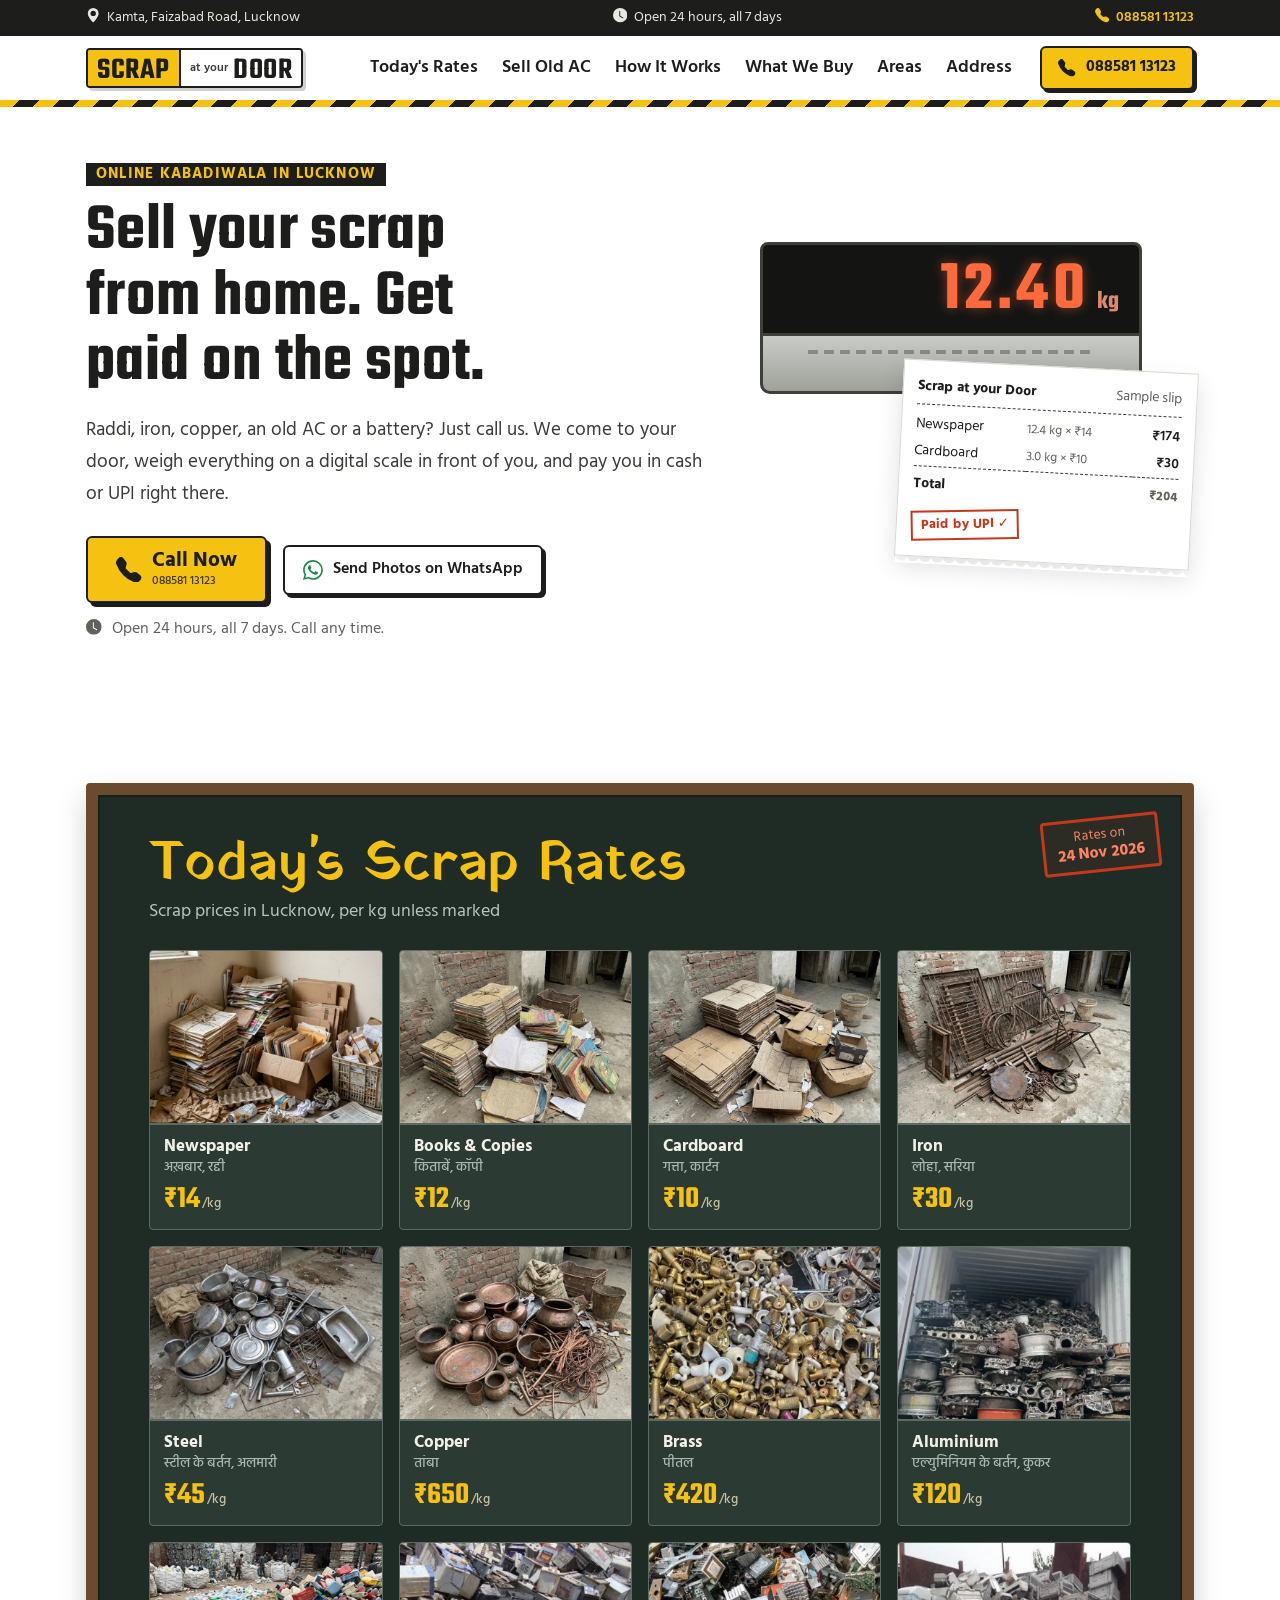
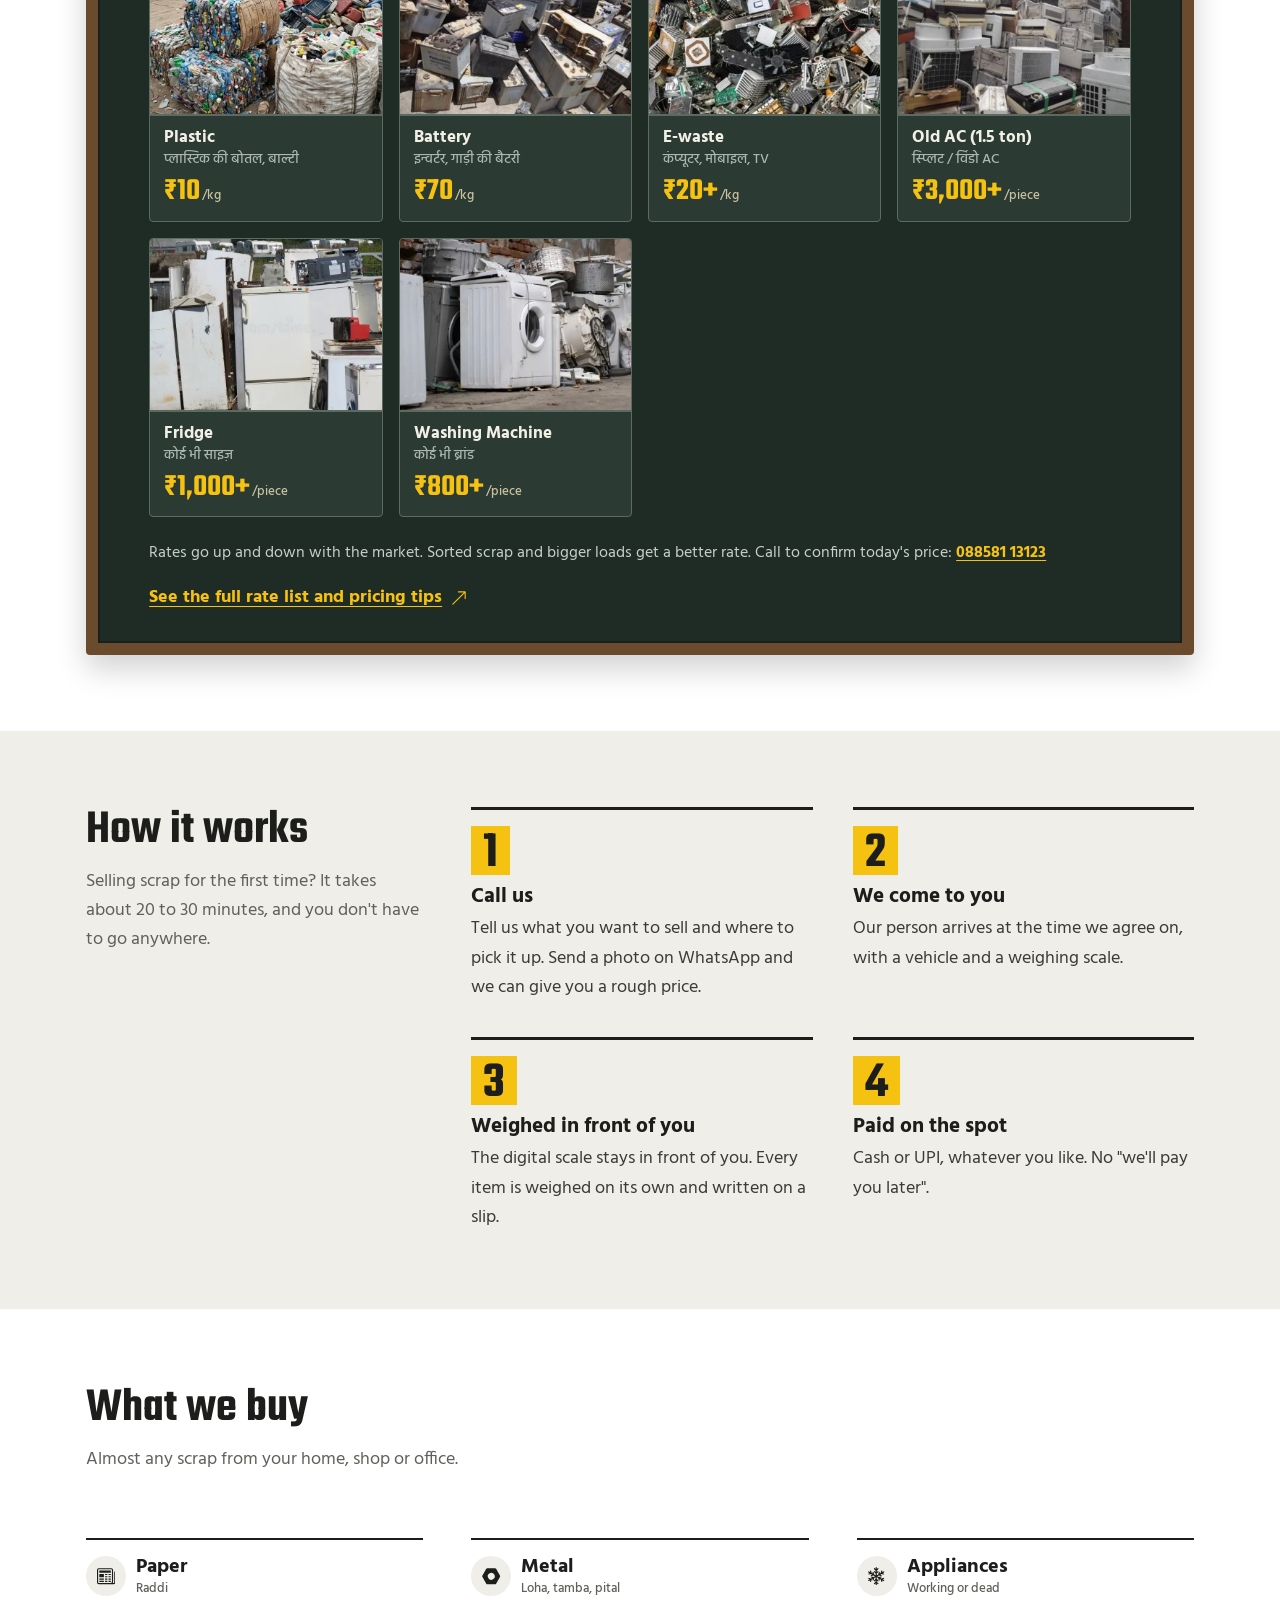
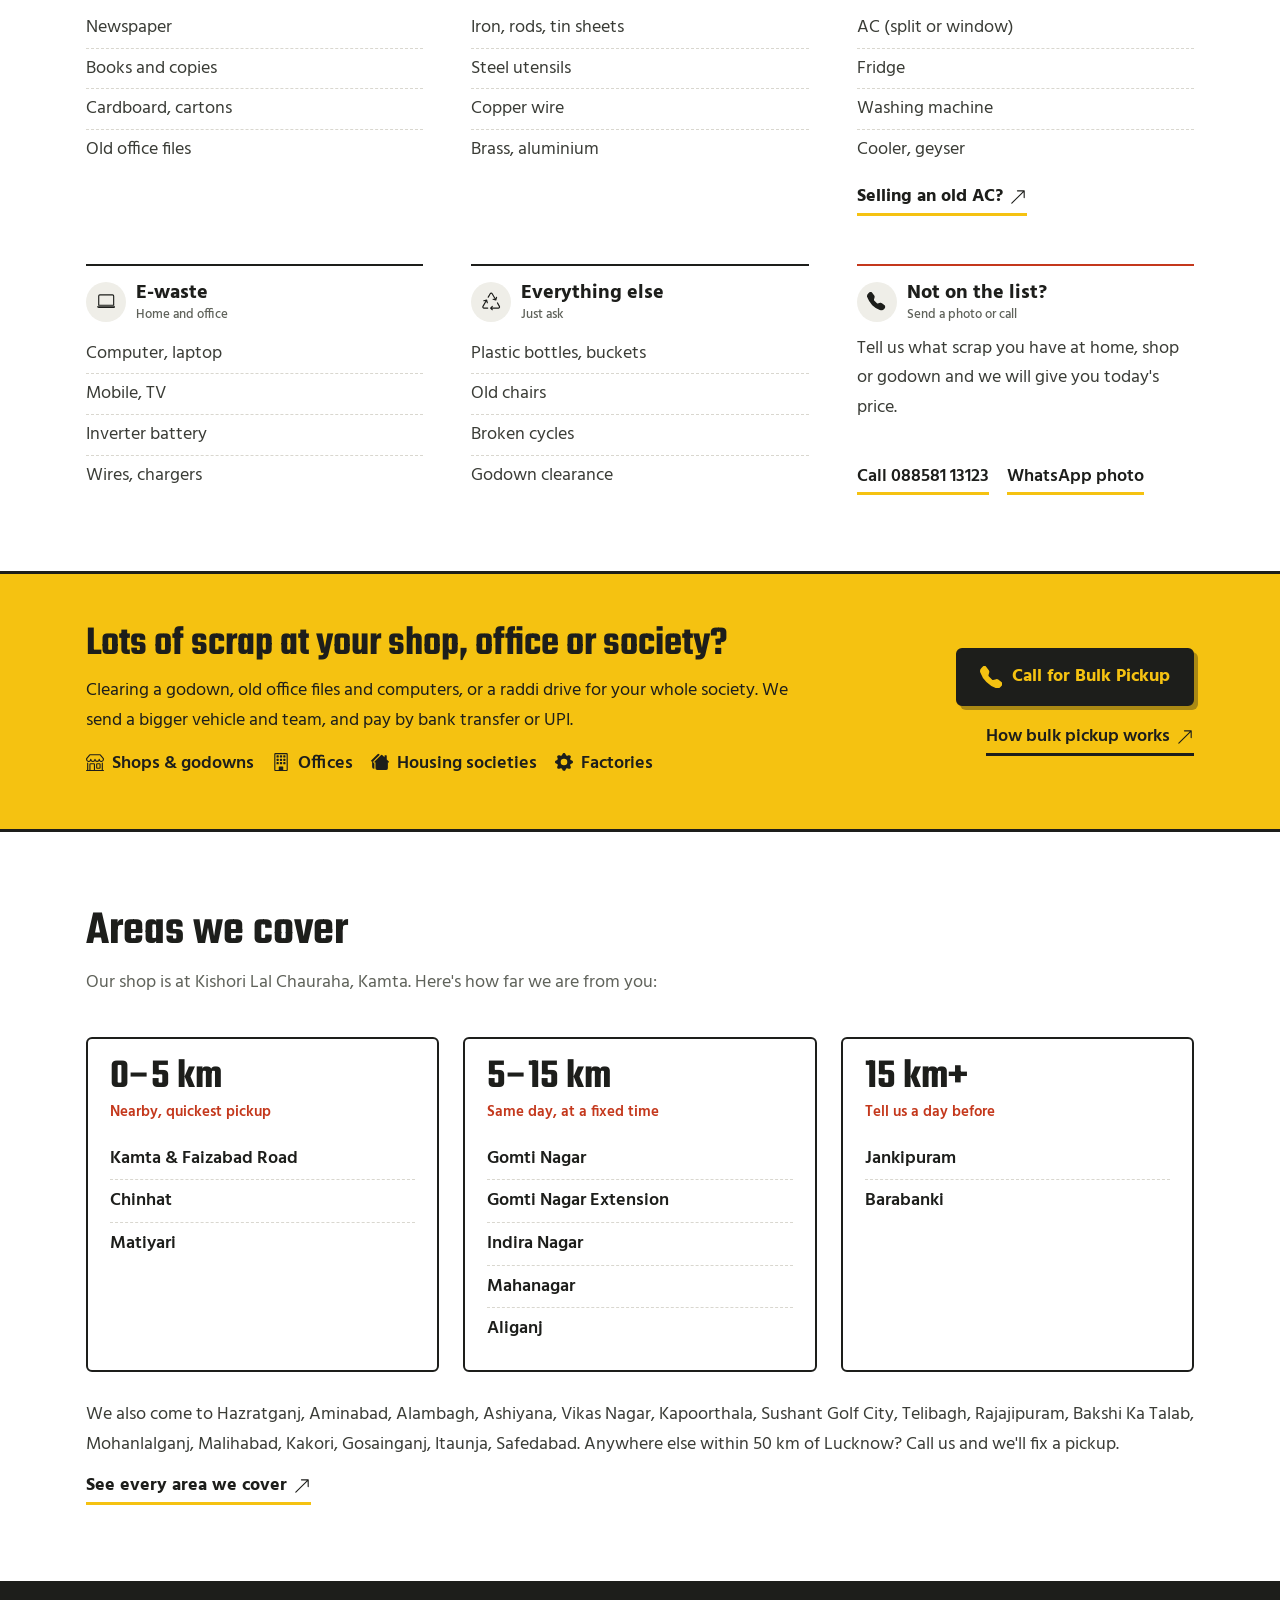
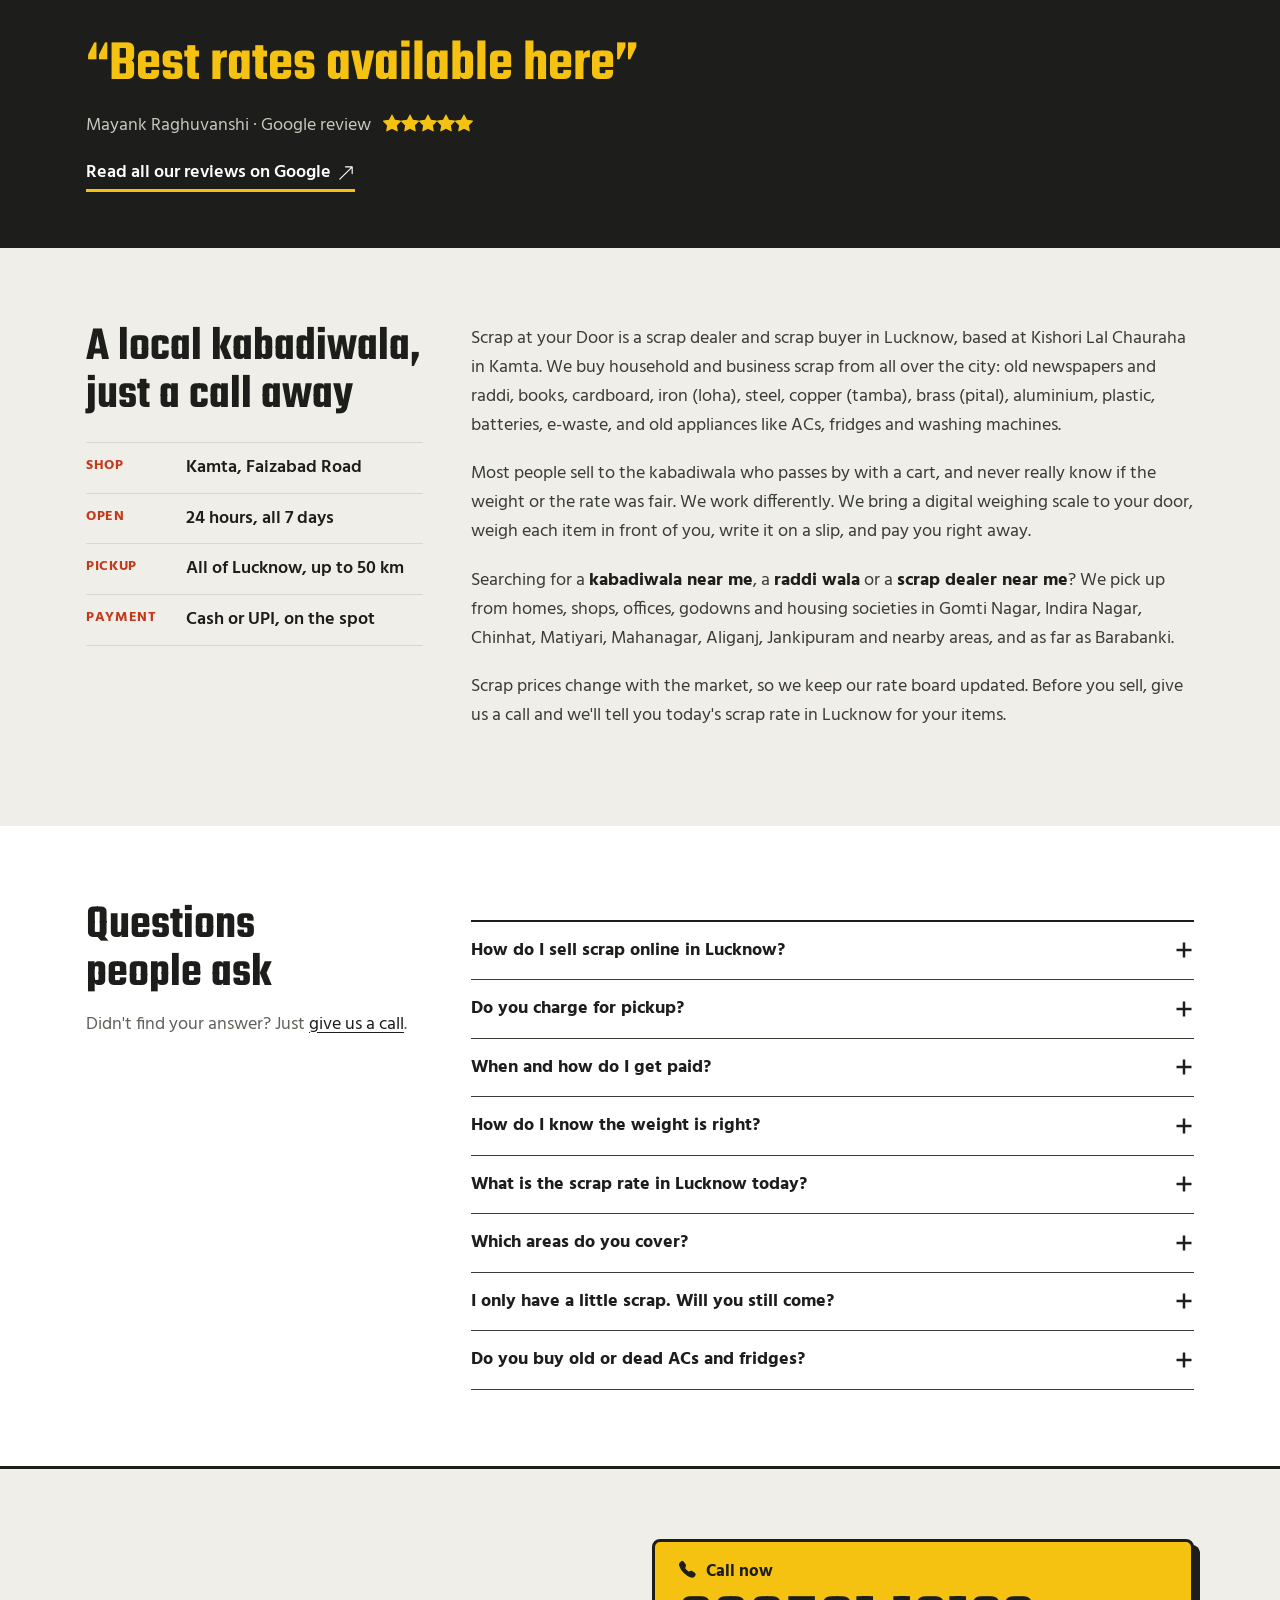
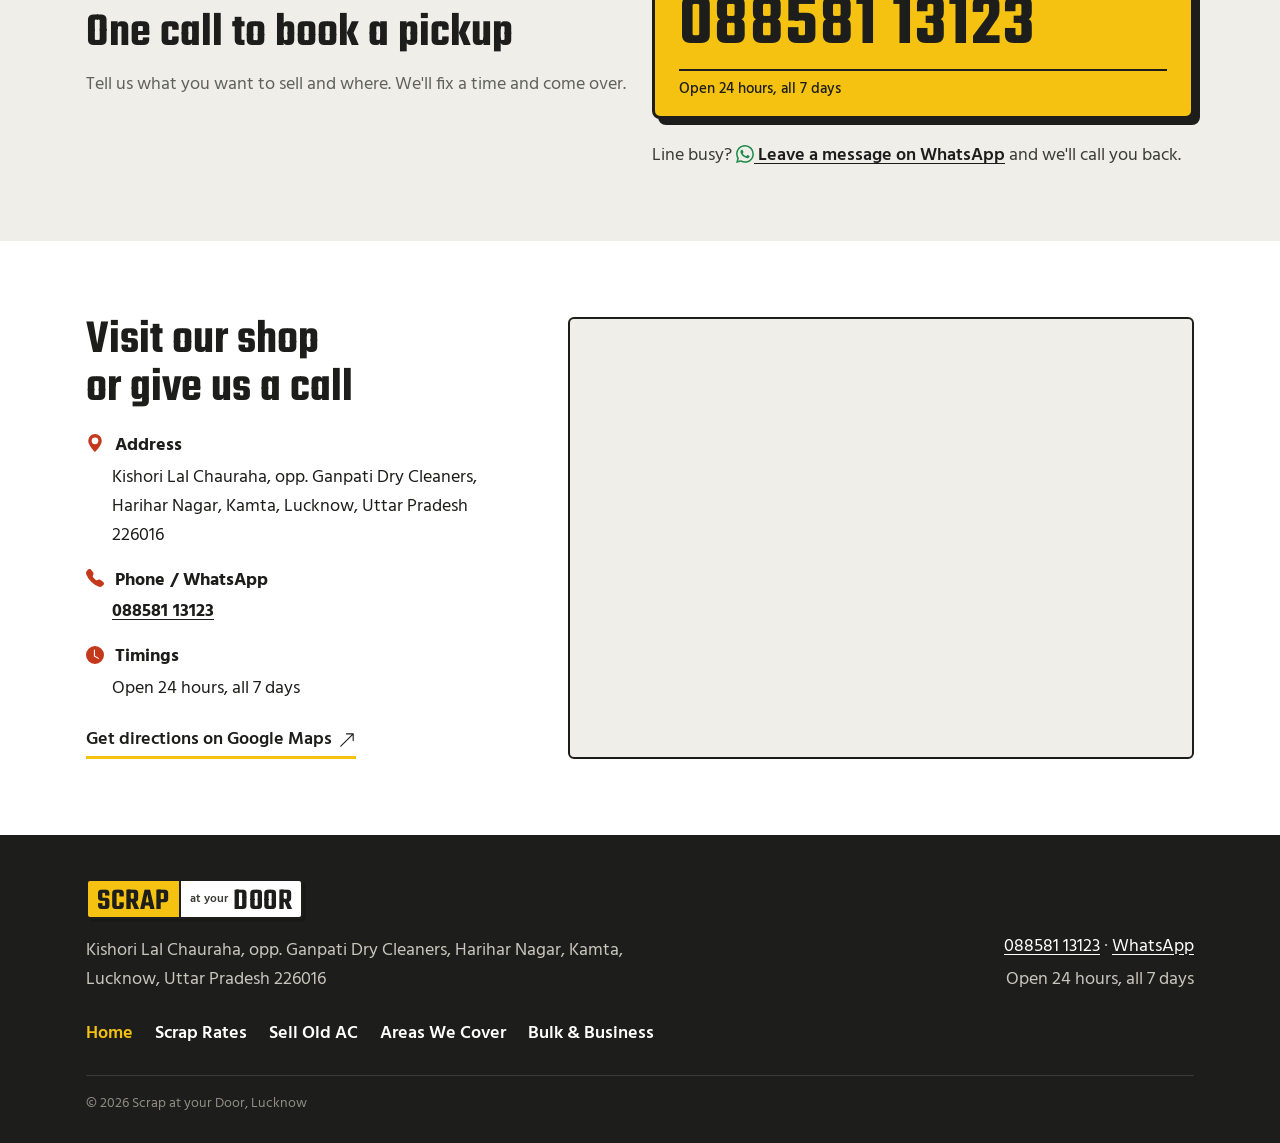
==== commit 0214c4b7: "image uploaded" ====
--- a/index.html
+++ b/index.html
@@ -1,301 +1,1695 @@
 <!doctype html>
 <html lang="en-IN">
-<head>
-<meta charset="utf-8">
-<meta name="viewport" content="width=device-width, initial-scale=1, viewport-fit=cover">
-<title>Kabadiwala in Lucknow – Free Scrap Pickup at Home | Scrap at your Door</title>
-<meta name="description" content="Online kabadiwala in Lucknow. Free doorstep pickup for raddi, iron, copper, old AC, battery and e-waste. Digital weighing, instant cash or UPI. Call 088581 13123.">
-<meta name="robots" content="index, follow, max-image-preview:large">
-<link rel="canonical" href="https://scrapatyourdoor.in/">
-<meta property="og:type" content="website">
-<meta property="og:site_name" content="Scrap at your Door">
-<meta property="og:locale" content="en_IN">
-<meta property="og:title" content="Kabadiwala in Lucknow – Free Scrap Pickup at Home | Scrap at your Door">
-<meta property="og:description" content="Online kabadiwala in Lucknow. Free doorstep pickup for raddi, iron, copper, old AC, battery and e-waste. Digital weighing, instant cash or UPI. Call 088581 13123.">
-<meta property="og:url" content="https://scrapatyourdoor.in/">
-<meta property="og:image" content="https://scrapatyourdoor.in/og-image.png">
-<meta property="og:image:width" content="1200">
-<meta property="og:image:height" content="630">
-<meta property="og:image:alt" content="Scrap at your Door – online kabadiwala in Lucknow, call 088581 13123">
-<meta name="twitter:card" content="summary_large_image">
-<meta name="twitter:title" content="Kabadiwala in Lucknow – Free Scrap Pickup at Home | Scrap at your Door">
-<meta name="twitter:description" content="Online kabadiwala in Lucknow. Free doorstep pickup for raddi, iron, copper, old AC, battery and e-waste. Digital weighing, instant cash or UPI. Call 088581 13123.">
-<meta name="twitter:image" content="https://scrapatyourdoor.in/og-image.png">
-<meta name="theme-color" content="#1d1e1b">
-<link rel="icon" href="./favicon.svg" type="image/svg+xml">
-<link rel="icon" href="./favicon-48.png" type="image/png" sizes="48x48">
-<link rel="apple-touch-icon" href="./apple-touch-icon.png">
-<link rel="preconnect" href="https://cdn.jsdelivr.net">
-<link rel="preconnect" href="https://fonts.googleapis.com">
-<link rel="preconnect" href="https://fonts.gstatic.com" crossorigin>
-<link rel="stylesheet" href="https://cdn.jsdelivr.net/npm/bootstrap@5.3.3/dist/css/bootstrap.min.css">
-<link rel="stylesheet" href="https://fonts.googleapis.com/css2?family=Hind:wght@400;600;700&family=Teko:wght@600&display=swap">
-<link rel="stylesheet" href="https://fonts.googleapis.com/css2?family=Yatra+One&display=swap&text=Today's%20Scrap%20Rates%20Old%20AC%20Price">
-<link rel="stylesheet" href="./styles.css?v=mwv23a7y">
-<script type="application/ld+json">{"@context":"https://schema.org","@graph":[{"@type":"RecyclingCenter","@id":"https://scrapatyourdoor.in/#business","name":"Scrap at your Door","description":"Online kabadiwala and scrap dealer in Lucknow. Free doorstep pickup, digital weighing and instant cash or UPI payment.","url":"https://scrapatyourdoor.in/","logo":"https://scrapatyourdoor.in/logo-512.png","image":["https://scrapatyourdoor.in/og-image.png","https://scrapatyourdoor.in/logo-512.png"],"telephone":"+918858113123","priceRange":"₹","address":{"@type":"PostalAddress","streetAddress":"Kishori Lal Chauraha, opp. Ganpati Dry Cleaners, Harihar Nagar, Kamta","addressLocality":"Lucknow","addressRegion":"Uttar Pradesh","postalCode":"226016","addressCountry":"IN"},"geo":{"@type":"GeoCoordinates","latitude":26.884755,"longitude":81.0141684},"hasMap":"https://maps.app.goo.gl/ZY3jcRrd6tFN47Bf7","sameAs":["https://maps.app.goo.gl/ZY3jcRrd6tFN47Bf7"],"openingHoursSpecification":[{"@type":"OpeningHoursSpecification","dayOfWeek":["Monday","Tuesday","Wednesday","Thursday","Friday","Saturday","Sunday"],"opens":"00:00","closes":"23:59"}],"areaServed":[{"@type":"City","name":"Lucknow"},{"@type":"Place","name":"Kamta & Faizabad Road, Lucknow"},{"@type":"Place","name":"Chinhat, Lucknow"},{"@type":"Place","name":"Matiyari, Lucknow"},{"@type":"Place","name":"Gomti Nagar, Lucknow"},{"@type":"Place","name":"Gomti Nagar Extension, Lucknow"},{"@type":"Place","name":"Indira Nagar, Lucknow"},{"@type":"Place","name":"Mahanagar, Lucknow"},{"@type":"Place","name":"Aliganj, Lucknow"},{"@type":"Place","name":"Jankipuram, Lucknow"},{"@type":"Place","name":"Barabanki"}]},{"@type":"FAQPage","mainEntity":[{"@type":"Question","name":"How do I sell scrap online in Lucknow?","acceptedAnswer":{"@type":"Answer","text":"No app or form needed. Call us or send photos on WhatsApp, tell us your area, and our kabadi wala comes to your home at a time that suits you."}},{"@type":"Question","name":"Do you charge for pickup?","acceptedAnswer":{"@type":"Answer","text":"No. Pickup from your home is free. If you only have a very small amount (2 or 3 kg), call us first, or drop it at our shop in Kamta."}},{"@type":"Question","name":"When and how do I get paid?","acceptedAnswer":{"@type":"Answer","text":"Right after weighing. Cash if you want cash, otherwise we send it to your UPI on the spot."}},{"@type":"Question","name":"How do I know the weight is right?","acceptedAnswer":{"@type":"Answer","text":"We keep the digital scale in front of you. Whatever weight the screen shows is what we write on the slip. You can take a photo of it too."}},{"@type":"Question","name":"What is the scrap rate in Lucknow today?","acceptedAnswer":{"@type":"Answer","text":"Check the rate board on this page. Rates change with the market, so call us and we'll tell you today's exact price for your items."}},{"@type":"Question","name":"Which areas do you cover?","acceptedAnswer":{"@type":"Answer","text":"Our shop is in Kamta on Faizabad Road. We cover all of Lucknow and go as far as Barabanki. For far-off pickups, please tell us a day before."}},{"@type":"Question","name":"I only have a little scrap. Will you still come?","acceptedAnswer":{"@type":"Answer","text":"Yes. If it's less than a bag or two, we try to come when we have another pickup in your area."}},{"@type":"Question","name":"Do you buy old or dead ACs and fridges?","acceptedAnswer":{"@type":"Answer","text":"Yes, working or completely dead. Send a photo on WhatsApp and we'll give you a rough price over the phone."}}]}]}</script>
-</head>
-<body>
-<svg xmlns="http://www.w3.org/2000/svg" style="display:none" aria-hidden="true"><symbol id="bi-arrow-up-right" viewBox="0 0 16 16"><path fill-rule="evenodd" d="M14 2.5a.5.5 0 0 0-.5-.5h-6a.5.5 0 0 0 0 1h4.793L2.146 13.146a.5.5 0 0 0 .708.708L13 3.707V8.5a.5.5 0 0 0 1 0z"/></symbol><symbol id="bi-building" viewBox="0 0 16 16"><path d="M4 2.5a.5.5 0 0 1 .5-.5h1a.5.5 0 0 1 .5.5v1a.5.5 0 0 1-.5.5h-1a.5.5 0 0 1-.5-.5zm3 0a.5.5 0 0 1 .5-.5h1a.5.5 0 0 1 .5.5v1a.5.5 0 0 1-.5.5h-1a.5.5 0 0 1-.5-.5zm3.5-.5a.5.5 0 0 0-.5.5v1a.5.5 0 0 0 .5.5h1a.5.5 0 0 0 .5-.5v-1a.5.5 0 0 0-.5-.5zM4 5.5a.5.5 0 0 1 .5-.5h1a.5.5 0 0 1 .5.5v1a.5.5 0 0 1-.5.5h-1a.5.5 0 0 1-.5-.5zM7.5 5a.5.5 0 0 0-.5.5v1a.5.5 0 0 0 .5.5h1a.5.5 0 0 0 .5-.5v-1a.5.5 0 0 0-.5-.5zm2.5.5a.5.5 0 0 1 .5-.5h1a.5.5 0 0 1 .5.5v1a.5.5 0 0 1-.5.5h-1a.5.5 0 0 1-.5-.5zM4.5 8a.5.5 0 0 0-.5.5v1a.5.5 0 0 0 .5.5h1a.5.5 0 0 0 .5-.5v-1a.5.5 0 0 0-.5-.5zm2.5.5a.5.5 0 0 1 .5-.5h1a.5.5 0 0 1 .5.5v1a.5.5 0 0 1-.5.5h-1a.5.5 0 0 1-.5-.5zm3.5-.5a.5.5 0 0 0-.5.5v1a.5.5 0 0 0 .5.5h1a.5.5 0 0 0 .5-.5v-1a.5.5 0 0 0-.5-.5z"/><path d="M2 1a1 1 0 0 1 1-1h10a1 1 0 0 1 1 1v14a1 1 0 0 1-1 1H3a1 1 0 0 1-1-1zm11 0H3v14h3v-2.5a.5.5 0 0 1 .5-.5h3a.5.5 0 0 1 .5.5V15h3z"/></symbol><symbol id="bi-clock-fill" viewBox="0 0 16 16"><path d="M16 8A8 8 0 1 1 0 8a8 8 0 0 1 16 0M8 3.5a.5.5 0 0 0-1 0V9a.5.5 0 0 0 .252.434l3.5 2a.5.5 0 0 0 .496-.868L8 8.71z"/></symbol><symbol id="bi-gear-fill" viewBox="0 0 16 16"><path d="M9.405 1.05c-.413-1.4-2.397-1.4-2.81 0l-.1.34a1.464 1.464 0 0 1-2.105.872l-.31-.17c-1.283-.698-2.686.705-1.987 1.987l.169.311c.446.82.023 1.841-.872 2.105l-.34.1c-1.4.413-1.4 2.397 0 2.81l.34.1a1.464 1.464 0 0 1 .872 2.105l-.17.31c-.698 1.283.705 2.686 1.987 1.987l.311-.169a1.464 1.464 0 0 1 2.105.872l.1.34c.413 1.4 2.397 1.4 2.81 0l.1-.34a1.464 1.464 0 0 1 2.105-.872l.31.17c1.283.698 2.686-.705 1.987-1.987l-.169-.311a1.464 1.464 0 0 1 .872-2.105l.34-.1c1.4-.413 1.4-2.397 0-2.81l-.34-.1a1.464 1.464 0 0 1-.872-2.105l.17-.31c.698-1.283-.705-2.686-1.987-1.987l-.311.169a1.464 1.464 0 0 1-2.105-.872zM8 10.93a2.929 2.929 0 1 1 0-5.86 2.929 2.929 0 0 1 0 5.858z"/></symbol><symbol id="bi-geo-alt-fill" viewBox="0 0 16 16"><path d="M8 16s6-5.686 6-10A6 6 0 0 0 2 6c0 4.314 6 10 6 10m0-7a3 3 0 1 1 0-6 3 3 0 0 1 0 6"/></symbol><symbol id="bi-houses-fill" viewBox="0 0 16 16"><path d="M7.207 1a1 1 0 0 0-1.414 0L.146 6.646a.5.5 0 0 0 .708.708L1 7.207V12.5A1.5 1.5 0 0 0 2.5 14h.55a2.5 2.5 0 0 1-.05-.5V9.415a1.5 1.5 0 0 1-.56-2.475l5.353-5.354z"/><path d="M8.793 2a1 1 0 0 1 1.414 0L12 3.793V2.5a.5.5 0 0 1 .5-.5h1a.5.5 0 0 1 .5.5v3.293l1.854 1.853a.5.5 0 0 1-.708.708L15 8.207V13.5a1.5 1.5 0 0 1-1.5 1.5h-8A1.5 1.5 0 0 1 4 13.5V8.207l-.146.147a.5.5 0 1 1-.708-.708z"/></symbol><symbol id="bi-list" viewBox="0 0 16 16"><path fill-rule="evenodd" d="M2.5 12a.5.5 0 0 1 .5-.5h10a.5.5 0 0 1 0 1H3a.5.5 0 0 1-.5-.5m0-4a.5.5 0 0 1 .5-.5h10a.5.5 0 0 1 0 1H3a.5.5 0 0 1-.5-.5m0-4a.5.5 0 0 1 .5-.5h10a.5.5 0 0 1 0 1H3a.5.5 0 0 1-.5-.5"/></symbol><symbol id="bi-shop" viewBox="0 0 16 16"><path d="M2.97 1.35A1 1 0 0 1 3.73 1h8.54a1 1 0 0 1 .76.35l2.609 3.044A1.5 1.5 0 0 1 16 5.37v.255a2.375 2.375 0 0 1-4.25 1.458A2.37 2.37 0 0 1 9.875 8 2.37 2.37 0 0 1 8 7.083 2.37 2.37 0 0 1 6.125 8a2.37 2.37 0 0 1-1.875-.917A2.375 2.375 0 0 1 0 5.625V5.37a1.5 1.5 0 0 1 .361-.976zm1.78 4.275a1.375 1.375 0 0 0 2.75 0 .5.5 0 0 1 1 0 1.375 1.375 0 0 0 2.75 0 .5.5 0 0 1 1 0 1.375 1.375 0 1 0 2.75 0V5.37a.5.5 0 0 0-.12-.325L12.27 2H3.73L1.12 5.045A.5.5 0 0 0 1 5.37v.255a1.375 1.375 0 0 0 2.75 0 .5.5 0 0 1 1 0M1.5 8.5A.5.5 0 0 1 2 9v6h1v-5a1 1 0 0 1 1-1h3a1 1 0 0 1 1 1v5h6V9a.5.5 0 0 1 1 0v6h.5a.5.5 0 0 1 0 1H.5a.5.5 0 0 1 0-1H1V9a.5.5 0 0 1 .5-.5M4 15h3v-5H4zm5-5a1 1 0 0 1 1-1h2a1 1 0 0 1 1 1v3a1 1 0 0 1-1 1h-2a1 1 0 0 1-1-1zm3 0h-2v3h2z"/></symbol><symbol id="bi-star-fill" viewBox="0 0 16 16"><path d="M3.612 15.443c-.386.198-.824-.149-.746-.592l.83-4.73L.173 6.765c-.329-.314-.158-.888.283-.95l4.898-.696L7.538.792c.197-.39.73-.39.927 0l2.184 4.327 4.898.696c.441.062.612.636.282.95l-3.522 3.356.83 4.73c.078.443-.36.79-.746.592L8 13.187l-4.389 2.256z"/></symbol><symbol id="bi-telephone-fill" viewBox="0 0 16 16"><path fill-rule="evenodd" d="M1.885.511a1.745 1.745 0 0 1 2.61.163L6.29 2.98c.329.423.445.974.315 1.494l-.547 2.19a.68.68 0 0 0 .178.643l2.457 2.457a.68.68 0 0 0 .644.178l2.189-.547a1.75 1.75 0 0 1 1.494.315l2.306 1.794c.829.645.905 1.87.163 2.611l-1.034 1.034c-.74.74-1.846 1.065-2.877.702a18.6 18.6 0 0 1-7.01-4.42 18.6 18.6 0 0 1-4.42-7.009c-.362-1.03-.037-2.137.703-2.877z"/></symbol><symbol id="bi-whatsapp" viewBox="0 0 16 16"><path d="M13.601 2.326A7.85 7.85 0 0 0 7.994 0C3.627 0 .068 3.558.064 7.926c0 1.399.366 2.76 1.057 3.965L0 16l4.204-1.102a7.9 7.9 0 0 0 3.79.965h.004c4.368 0 7.926-3.558 7.93-7.93A7.9 7.9 0 0 0 13.6 2.326zM7.994 14.521a6.6 6.6 0 0 1-3.356-.92l-.24-.144-2.494.654.666-2.433-.156-.251a6.56 6.56 0 0 1-1.007-3.505c0-3.626 2.957-6.584 6.591-6.584a6.56 6.56 0 0 1 4.66 1.931 6.56 6.56 0 0 1 1.928 4.66c-.004 3.639-2.961 6.592-6.592 6.592m3.615-4.934c-.197-.099-1.17-.578-1.353-.646-.182-.065-.315-.099-.445.099-.133.197-.513.646-.627.775-.114.133-.232.148-.43.05-.197-.1-.836-.308-1.592-.985-.59-.525-.985-1.175-1.103-1.372-.114-.198-.011-.304.088-.403.087-.088.197-.232.296-.346.1-.114.133-.198.198-.33.065-.134.034-.248-.015-.347-.05-.099-.445-1.076-.612-1.47-.16-.389-.323-.335-.445-.34-.114-.007-.247-.007-.38-.007a.73.73 0 0 0-.529.247c-.182.198-.691.677-.691 1.654s.71 1.916.81 2.049c.098.133 1.394 2.132 3.383 2.992.47.205.84.326 1.129.418.475.152.904.129 1.246.08.38-.058 1.171-.48 1.338-.943.164-.464.164-.86.114-.943-.049-.084-.182-.133-.38-.232"/></symbol><symbol id="bi-laptop" viewBox="0 0 16 16"><path d="M13.5 3a.5.5 0 0 1 .5.5V11H2V3.5a.5.5 0 0 1 .5-.5zm-11-1A1.5 1.5 0 0 0 1 3.5V12h14V3.5A1.5 1.5 0 0 0 13.5 2zM0 12.5h16a1.5 1.5 0 0 1-1.5 1.5h-13A1.5 1.5 0 0 1 0 12.5"/></symbol><symbol id="bi-newspaper" viewBox="0 0 16 16"><path d="M0 2.5A1.5 1.5 0 0 1 1.5 1h11A1.5 1.5 0 0 1 14 2.5v10.528c0 .3-.05.654-.238.972h.738a.5.5 0 0 0 .5-.5v-9a.5.5 0 0 1 1 0v9a1.5 1.5 0 0 1-1.5 1.5H1.497A1.497 1.497 0 0 1 0 13.5zM12 14c.37 0 .654-.211.853-.441.092-.106.147-.279.147-.531V2.5a.5.5 0 0 0-.5-.5h-11a.5.5 0 0 0-.5.5v11c0 .278.223.5.497.5z"/><path d="M2 3h10v2H2zm0 3h4v3H2zm0 4h4v1H2zm0 2h4v1H2zm5-6h2v1H7zm3 0h2v1h-2zM7 8h2v1H7zm3 0h2v1h-2zm-3 2h2v1H7zm3 0h2v1h-2zm-3 2h2v1H7zm3 0h2v1h-2z"/></symbol><symbol id="bi-nut-fill" viewBox="0 0 16 16"><path d="M4.58 1a1 1 0 0 0-.868.504l-3.428 6a1 1 0 0 0 0 .992l3.428 6A1 1 0 0 0 4.58 15h6.84a1 1 0 0 0 .868-.504l3.429-6a1 1 0 0 0 0-.992l-3.429-6A1 1 0 0 0 11.42 1zm5.018 9.696a3 3 0 1 1-3-5.196 3 3 0 0 1 3 5.196"/></symbol><symbol id="bi-recycle" viewBox="0 0 16 16"><path d="M9.302 1.256a1.5 1.5 0 0 0-2.604 0l-1.704 2.98a.5.5 0 0 0 .869.497l1.703-2.981a.5.5 0 0 1 .868 0l2.54 4.444-1.256-.337a.5.5 0 1 0-.26.966l2.415.647a.5.5 0 0 0 .613-.353l.647-2.415a.5.5 0 1 0-.966-.259l-.333 1.242zM2.973 7.773l-1.255.337a.5.5 0 1 1-.26-.966l2.416-.647a.5.5 0 0 1 .612.353l.647 2.415a.5.5 0 0 1-.966.259l-.333-1.242-2.545 4.454a.5.5 0 0 0 .434.748H5a.5.5 0 0 1 0 1H1.723A1.5 1.5 0 0 1 .421 12.24zm10.89 1.463a.5.5 0 1 0-.868.496l1.716 3.004a.5.5 0 0 1-.434.748h-5.57l.647-.646a.5.5 0 1 0-.708-.707l-1.5 1.5a.5.5 0 0 0 0 .707l1.5 1.5a.5.5 0 1 0 .708-.707l-.647-.647h5.57a1.5 1.5 0 0 0 1.302-2.244z"/></symbol><symbol id="bi-snow2" viewBox="0 0 16 16"><path d="M8 16a.5.5 0 0 1-.5-.5v-1.293l-.646.647a.5.5 0 0 1-.707-.708L7.5 12.793v-1.086l-.646.647a.5.5 0 0 1-.707-.708L7.5 10.293V8.866l-1.236.713-.495 1.85a.5.5 0 1 1-.966-.26l.237-.882-.94.542-.496 1.85a.5.5 0 1 1-.966-.26l.237-.882-1.12.646a.5.5 0 0 1-.5-.866l1.12-.646-.884-.237a.5.5 0 1 1 .26-.966l1.848.495.94-.542-.882-.237a.5.5 0 1 1 .258-.966l1.85.495L7 8l-1.236-.713-1.849.495a.5.5 0 1 1-.258-.966l.883-.237-.94-.542-1.85.495a.5.5 0 0 1-.258-.966l.883-.237-1.12-.646a.5.5 0 1 1 .5-.866l1.12.646-.237-.883a.5.5 0 0 1 .966-.258l.495 1.849.94.542-.236-.883a.5.5 0 0 1 .966-.258l.495 1.849 1.236.713V5.707L6.147 4.354a.5.5 0 1 1 .707-.708l.646.647V3.207L6.147 1.854a.5.5 0 1 1 .707-.708l.646.647V.5a.5.5 0 0 1 1 0v1.293l.647-.647a.5.5 0 1 1 .707.708L8.5 3.207v1.086l.647-.647a.5.5 0 1 1 .707.708L8.5 5.707v1.427l1.236-.713.495-1.85a.5.5 0 1 1 .966.26l-.236.882.94-.542.495-1.85a.5.5 0 1 1 .966.26l-.236.882 1.12-.646a.5.5 0 0 1 .5.866l-1.12.646.883.237a.5.5 0 1 1-.26.966l-1.848-.495-.94.542.883.237a.5.5 0 1 1-.26.966l-1.848-.495L9 8l1.236.713 1.849-.495a.5.5 0 0 1 .259.966l-.883.237.94.542 1.849-.495a.5.5 0 0 1 .259.966l-.883.237 1.12.646a.5.5 0 0 1-.5.866l-1.12-.646.236.883a.5.5 0 1 1-.966.258l-.495-1.849-.94-.542.236.883a.5.5 0 0 1-.966.258L9.736 9.58 8.5 8.866v1.427l1.354 1.353a.5.5 0 0 1-.707.708l-.647-.647v1.086l1.354 1.353a.5.5 0 0 1-.707.708l-.647-.647V15.5a.5.5 0 0 1-.5.5"/></symbol><symbol id="bi-droplet-half" viewBox="0 0 16 16"><path fill-rule="evenodd" d="M7.21.8C7.69.295 8 0 8 0q.164.544.371 1.038c.812 1.946 2.073 3.35 3.197 4.6C12.878 7.096 14 8.345 14 10a6 6 0 0 1-12 0C2 6.668 5.58 2.517 7.21.8m.413 1.021A31 31 0 0 0 5.794 3.99c-.726.95-1.436 2.008-1.96 3.07C3.304 8.133 3 9.138 3 10c0 0 2.5 1.5 5 .5s5-.5 5-.5c0-1.201-.796-2.157-2.181-3.7l-.03-.032C9.75 5.11 8.5 3.72 7.623 1.82z"/><path fill-rule="evenodd" d="M4.553 7.776c.82-1.641 1.717-2.753 2.093-3.13l.708.708c-.29.29-1.128 1.311-1.907 2.87z"/></symbol><symbol id="bi-layers-fill" viewBox="0 0 16 16"><path d="M7.765 1.559a.5.5 0 0 1 .47 0l7.5 4a.5.5 0 0 1 0 .882l-7.5 4a.5.5 0 0 1-.47 0l-7.5-4a.5.5 0 0 1 0-.882z"/><path d="m2.125 8.567-1.86.992a.5.5 0 0 0 0 .882l7.5 4a.5.5 0 0 0 .47 0l7.5-4a.5.5 0 0 0 0-.882l-1.86-.992-5.17 2.756a1.5 1.5 0 0 1-1.41 0z"/></symbol><symbol id="bi-scissors" viewBox="0 0 16 16"><path d="M3.5 3.5c-.614-.884-.074-1.962.858-2.5L8 7.226 11.642 1c.932.538 1.472 1.616.858 2.5L8.81 8.61l1.556 2.661a2.5 2.5 0 1 1-.794.637L8 9.73l-1.572 2.177a2.5 2.5 0 1 1-.794-.637L7.19 8.61zm2.5 10a1.5 1.5 0 1 0-3 0 1.5 1.5 0 0 0 3 0m7 0a1.5 1.5 0 1 0-3 0 1.5 1.5 0 0 0 3 0"/></symbol><symbol id="bi-telephone-outbound-fill" viewBox="0 0 16 16"><path fill-rule="evenodd" d="M1.885.511a1.745 1.745 0 0 1 2.61.163L6.29 2.98c.329.423.445.974.315 1.494l-.547 2.19a.68.68 0 0 0 .178.643l2.457 2.457a.68.68 0 0 0 .644.178l2.189-.547a1.75 1.75 0 0 1 1.494.315l2.306 1.794c.829.645.905 1.87.163 2.611l-1.034 1.034c-.74.74-1.846 1.065-2.877.702a18.6 18.6 0 0 1-7.01-4.42 18.6 18.6 0 0 1-4.42-7.009c-.362-1.03-.037-2.137.703-2.877zM11 .5a.5.5 0 0 1 .5-.5h4a.5.5 0 0 1 .5.5v4a.5.5 0 0 1-1 0V1.707l-4.146 4.147a.5.5 0 0 1-.708-.708L14.293 1H11.5a.5.5 0 0 1-.5-.5"/></symbol><symbol id="bi-check2-circle" viewBox="0 0 16 16"><path d="M2.5 8a5.5 5.5 0 0 1 8.25-4.764.5.5 0 0 0 .5-.866A6.5 6.5 0 1 0 14.5 8a.5.5 0 0 0-1 0 5.5 5.5 0 1 1-11 0"/><path d="M15.354 3.354a.5.5 0 0 0-.708-.708L8 9.293 5.354 6.646a.5.5 0 1 0-.708.708l3 3a.5.5 0 0 0 .708 0z"/></symbol><symbol id="bi-tools" viewBox="0 0 16 16"><path d="M1 0 0 1l2.2 3.081a1 1 0 0 0 .815.419h.07a1 1 0 0 1 .708.293l2.675 2.675-2.617 2.654A3.003 3.003 0 0 0 0 13a3 3 0 1 0 5.878-.851l2.654-2.617.968.968-.305.914a1 1 0 0 0 .242 1.023l3.27 3.27a.997.997 0 0 0 1.414 0l1.586-1.586a.997.997 0 0 0 0-1.414l-3.27-3.27a1 1 0 0 0-1.023-.242L10.5 9.5l-.96-.96 2.68-2.643A3.005 3.005 0 0 0 16 3q0-.405-.102-.777l-2.14 2.141L12 4l-.364-1.757L13.777.102a3 3 0 0 0-3.675 3.68L7.462 6.46 4.793 3.793a1 1 0 0 1-.293-.707v-.071a1 1 0 0 0-.419-.814zm9.646 10.646a.5.5 0 0 1 .708 0l2.914 2.915a.5.5 0 0 1-.707.707l-2.915-2.914a.5.5 0 0 1 0-.708M3 11l.471.242.529.026.287.445.445.287.026.529L5 13l-.242.471-.026.529-.445.287-.287.445-.529.026L3 15l-.471-.242L2 14.732l-.287-.445L1.268 14l-.026-.529L1 13l.242-.471.026-.529.445-.287.287-.445.529-.026z"/></symbol><symbol id="bi-camera-fill" viewBox="0 0 16 16"><path d="M10.5 8.5a2.5 2.5 0 1 1-5 0 2.5 2.5 0 0 1 5 0"/><path d="M2 4a2 2 0 0 0-2 2v6a2 2 0 0 0 2 2h12a2 2 0 0 0 2-2V6a2 2 0 0 0-2-2h-1.172a2 2 0 0 1-1.414-.586l-.828-.828A2 2 0 0 0 9.172 2H6.828a2 2 0 0 0-1.414.586l-.828.828A2 2 0 0 1 3.172 4zm.5 2a.5.5 0 1 1 0-1 .5.5 0 0 1 0 1m9 2.5a3.5 3.5 0 1 1-7 0 3.5 3.5 0 0 1 7 0"/></symbol><symbol id="bi-chevron-right" viewBox="0 0 16 16"><path fill-rule="evenodd" d="M4.646 1.646a.5.5 0 0 1 .708 0l6 6a.5.5 0 0 1 0 .708l-6 6a.5.5 0 0 1-.708-.708L10.293 8 4.646 2.354a.5.5 0 0 1 0-.708"/></symbol></svg>
-<div class="topline"><div class="container d-flex justify-content-between align-items-center gap-3">
-  <span><svg class="bi bi-geo-alt-fill" aria-hidden="true" focusable="false"><use href="#bi-geo-alt-fill"/></svg> Kamta, Faizabad Road, Lucknow</span>
-  <span class="d-none d-md-inline"><svg class="bi bi-clock-fill" aria-hidden="true" focusable="false"><use href="#bi-clock-fill"/></svg> Open 24 hours, all 7 days</span>
-  <a href="tel:+918858113123"><svg class="bi bi-telephone-fill" aria-hidden="true" focusable="false"><use href="#bi-telephone-fill"/></svg> 088581 13123</a>
-</div></div>
-<nav class="navbar navbar-expand-lg site-nav" id="top">
-  <div class="container">
-    <a class="wordmark navbar-brand" href="./" aria-label="Scrap at your Door – home"><span class="wm-a">Scrap</span><span class="wm-b"><small>at your</small>Door</span></a>
-    <button class="navbar-toggler" type="button" data-bs-toggle="collapse" data-bs-target="#mainNav" aria-controls="mainNav" aria-expanded="false" aria-label="Open menu"><svg class="bi bi-list" aria-hidden="true" focusable="false"><use href="#bi-list"/></svg><span>Menu</span></button>
-    <div class="collapse navbar-collapse" id="mainNav">
-      <ul class="navbar-nav ms-auto"><li class="nav-item"><a class="nav-link" href="./scrap-rate-lucknow/">Today's Rates</a></li><li class="nav-item"><a class="nav-link" href="./sell-old-ac-lucknow/">Sell Old AC</a></li><li class="nav-item"><a class="nav-link" href="./#how">How It Works</a></li><li class="nav-item"><a class="nav-link" href="./#buy">What We Buy</a></li><li class="nav-item"><a class="nav-link" href="./kabadiwala-near-me-lucknow/">Areas</a></li><li class="nav-item"><a class="nav-link" href="./#contact">Address</a></li></ul>
-      <a class="btn-sign btn-nav d-none d-lg-inline-flex" href="tel:+918858113123"><svg class="bi bi-telephone-fill" aria-hidden="true" focusable="false"><use href="#bi-telephone-fill"/></svg> 088581 13123</a>
+  <head>
+    <meta charset="utf-8" />
+    <meta
+      name="viewport"
+      content="width=device-width, initial-scale=1, viewport-fit=cover"
+    />
+    <title>
+      Kabadiwala in Lucknow – Free Scrap Pickup at Home | Scrap at your Door
+    </title>
+    <meta
+      name="description"
+      content="Online kabadiwala in Lucknow. Free doorstep pickup for raddi, iron, copper, old AC, battery and e-waste. Digital weighing, instant cash or UPI. Call 088581 13123."
+    />
+    <meta name="robots" content="index, follow, max-image-preview:large" />
+    <link rel="canonical" href="https://scrapatyourdoor.in/" />
+    <meta property="og:type" content="website" />
+    <meta property="og:site_name" content="Scrap at your Door" />
+    <meta property="og:locale" content="en_IN" />
+    <meta
+      property="og:title"
+      content="Kabadiwala in Lucknow – Free Scrap Pickup at Home | Scrap at your Door"
+    />
+    <meta
+      property="og:description"
+      content="Online kabadiwala in Lucknow. Free doorstep pickup for raddi, iron, copper, old AC, battery and e-waste. Digital weighing, instant cash or UPI. Call 088581 13123."
+    />
+    <meta property="og:url" content="https://scrapatyourdoor.in/" />
+    <meta
+      property="og:image"
+      content="https://scrapatyourdoor.in/og-image.png"
+    />
+    <meta property="og:image:width" content="1200" />
+    <meta property="og:image:height" content="630" />
+    <meta
+      property="og:image:alt"
+      content="Scrap at your Door – online kabadiwala in Lucknow, call 088581 13123"
+    />
+    <meta name="twitter:card" content="summary_large_image" />
+    <meta
+      name="twitter:title"
+      content="Kabadiwala in Lucknow – Free Scrap Pickup at Home | Scrap at your Door"
+    />
+    <meta
+      name="twitter:description"
+      content="Online kabadiwala in Lucknow. Free doorstep pickup for raddi, iron, copper, old AC, battery and e-waste. Digital weighing, instant cash or UPI. Call 088581 13123."
+    />
+    <meta
+      name="twitter:image"
+      content="https://scrapatyourdoor.in/og-image.png"
+    />
+    <meta name="theme-color" content="#1d1e1b" />
+    <link rel="icon" href="./favicon.svg" type="image/svg+xml" />
+    <link rel="icon" href="./favicon-48.png" type="image/png" sizes="48x48" />
+    <link rel="apple-touch-icon" href="./apple-touch-icon.png" />
+    <link rel="preconnect" href="https://cdn.jsdelivr.net" />
+    <link rel="preconnect" href="https://fonts.googleapis.com" />
+    <link rel="preconnect" href="https://fonts.gstatic.com" crossorigin />
+    <link
+      rel="stylesheet"
+      href="https://cdn.jsdelivr.net/npm/bootstrap@5.3.3/dist/css/bootstrap.min.css"
+    />
+    <link
+      rel="stylesheet"
+      href="https://fonts.googleapis.com/css2?family=Hind:wght@400;600;700&family=Teko:wght@600&display=swap"
+    />
+    <link
+      rel="stylesheet"
+      href="https://fonts.googleapis.com/css2?family=Yatra+One&display=swap&text=Today's%20Scrap%20Rates%20Old%20AC%20Price"
+    />
+    <link rel="stylesheet" href="./styles.css?v=mwv23a8z" />
+    <script type="application/ld+json">
+      {
+        "@context": "https://schema.org",
+        "@graph": [
+          {
+            "@type": "RecyclingCenter",
+            "@id": "https://scrapatyourdoor.in/#business",
+            "name": "Scrap at your Door",
+            "description": "Online kabadiwala and scrap dealer in Lucknow. Free doorstep pickup, digital weighing and instant cash or UPI payment.",
+            "url": "https://scrapatyourdoor.in/",
+            "logo": "https://scrapatyourdoor.in/logo-512.png",
+            "image": [
+              "https://scrapatyourdoor.in/og-image.png",
+              "https://scrapatyourdoor.in/logo-512.png"
+            ],
+            "telephone": "+918858113123",
+            "priceRange": "₹",
+            "address": {
+              "@type": "PostalAddress",
+              "streetAddress": "Kishori Lal Chauraha, opp. Ganpati Dry Cleaners, Harihar Nagar, Kamta",
+              "addressLocality": "Lucknow",
+              "addressRegion": "Uttar Pradesh",
+              "postalCode": "226016",
+              "addressCountry": "IN"
+            },
+            "geo": {
+              "@type": "GeoCoordinates",
+              "latitude": 26.884755,
+              "longitude": 81.0141684
+            },
+            "hasMap": "https://maps.app.goo.gl/ZY3jcRrd6tFN47Bf7",
+            "sameAs": ["https://maps.app.goo.gl/ZY3jcRrd6tFN47Bf7"],
+            "openingHoursSpecification": [
+              {
+                "@type": "OpeningHoursSpecification",
+                "dayOfWeek": [
+                  "Monday",
+                  "Tuesday",
+                  "Wednesday",
+                  "Thursday",
+                  "Friday",
+                  "Saturday",
+                  "Sunday"
+                ],
+                "opens": "00:00",
+                "closes": "23:59"
+              }
+            ],
+            "areaServed": [
+              { "@type": "City", "name": "Lucknow" },
+              { "@type": "Place", "name": "Kamta & Faizabad Road, Lucknow" },
+              { "@type": "Place", "name": "Chinhat, Lucknow" },
+              { "@type": "Place", "name": "Matiyari, Lucknow" },
+              { "@type": "Place", "name": "Gomti Nagar, Lucknow" },
+              { "@type": "Place", "name": "Gomti Nagar Extension, Lucknow" },
+              { "@type": "Place", "name": "Indira Nagar, Lucknow" },
+              { "@type": "Place", "name": "Mahanagar, Lucknow" },
+              { "@type": "Place", "name": "Aliganj, Lucknow" },
+              { "@type": "Place", "name": "Jankipuram, Lucknow" },
+              { "@type": "Place", "name": "Barabanki" }
+            ]
+          },
+          {
+            "@type": "FAQPage",
+            "mainEntity": [
+              {
+                "@type": "Question",
+                "name": "How do I sell scrap online in Lucknow?",
+                "acceptedAnswer": {
+                  "@type": "Answer",
+                  "text": "No app or form needed. Call us or send photos on WhatsApp, tell us your area, and our kabadi wala comes to your home at a time that suits you."
+                }
+              },
+              {
+                "@type": "Question",
+                "name": "Do you charge for pickup?",
+                "acceptedAnswer": {
+                  "@type": "Answer",
+                  "text": "No. Pickup from your home is free. If you only have a very small amount (2 or 3 kg), call us first, or drop it at our shop in Kamta."
+                }
+              },
+              {
+                "@type": "Question",
+                "name": "When and how do I get paid?",
+                "acceptedAnswer": {
+                  "@type": "Answer",
+                  "text": "Right after weighing. Cash if you want cash, otherwise we send it to your UPI on the spot."
+                }
+              },
+              {
+                "@type": "Question",
+                "name": "How do I know the weight is right?",
+                "acceptedAnswer": {
+                  "@type": "Answer",
+                  "text": "We keep the digital scale in front of you. Whatever weight the screen shows is what we write on the slip. You can take a photo of it too."
+                }
+              },
+              {
+                "@type": "Question",
+                "name": "What is the scrap rate in Lucknow today?",
+                "acceptedAnswer": {
+                  "@type": "Answer",
+                  "text": "Check the rate board on this page. Rates change with the market, so call us and we'll tell you today's exact price for your items."
+                }
+              },
+              {
+                "@type": "Question",
+                "name": "Which areas do you cover?",
+                "acceptedAnswer": {
+                  "@type": "Answer",
+                  "text": "Our shop is in Kamta on Faizabad Road. We cover all of Lucknow and go as far as Barabanki. For far-off pickups, please tell us a day before."
+                }
+              },
+              {
+                "@type": "Question",
+                "name": "I only have a little scrap. Will you still come?",
+                "acceptedAnswer": {
+                  "@type": "Answer",
+                  "text": "Yes. If it's less than a bag or two, we try to come when we have another pickup in your area."
+                }
+              },
+              {
+                "@type": "Question",
+                "name": "Do you buy old or dead ACs and fridges?",
+                "acceptedAnswer": {
+                  "@type": "Answer",
+                  "text": "Yes, working or completely dead. Send a photo on WhatsApp and we'll give you a rough price over the phone."
+                }
+              }
+            ]
+          }
+        ]
+      }
+    </script>
+  </head>
+  <body>
+    <svg
+      xmlns="http://www.w3.org/2000/svg"
+      class="svg-sprite"
+      aria-hidden="true"
+    >
+      <symbol id="bi-arrow-up-right" viewBox="0 0 16 16">
+        <path
+          fill-rule="evenodd"
+          d="M14 2.5a.5.5 0 0 0-.5-.5h-6a.5.5 0 0 0 0 1h4.793L2.146 13.146a.5.5 0 0 0 .708.708L13 3.707V8.5a.5.5 0 0 0 1 0z"
+        />
+      </symbol>
+      <symbol id="bi-building" viewBox="0 0 16 16">
+        <path
+          d="M4 2.5a.5.5 0 0 1 .5-.5h1a.5.5 0 0 1 .5.5v1a.5.5 0 0 1-.5.5h-1a.5.5 0 0 1-.5-.5zm3 0a.5.5 0 0 1 .5-.5h1a.5.5 0 0 1 .5.5v1a.5.5 0 0 1-.5.5h-1a.5.5 0 0 1-.5-.5zm3.5-.5a.5.5 0 0 0-.5.5v1a.5.5 0 0 0 .5.5h1a.5.5 0 0 0 .5-.5v-1a.5.5 0 0 0-.5-.5zM4 5.5a.5.5 0 0 1 .5-.5h1a.5.5 0 0 1 .5.5v1a.5.5 0 0 1-.5.5h-1a.5.5 0 0 1-.5-.5zM7.5 5a.5.5 0 0 0-.5.5v1a.5.5 0 0 0 .5.5h1a.5.5 0 0 0 .5-.5v-1a.5.5 0 0 0-.5-.5zm2.5.5a.5.5 0 0 1 .5-.5h1a.5.5 0 0 1 .5.5v1a.5.5 0 0 1-.5.5h-1a.5.5 0 0 1-.5-.5zM4.5 8a.5.5 0 0 0-.5.5v1a.5.5 0 0 0 .5.5h1a.5.5 0 0 0 .5-.5v-1a.5.5 0 0 0-.5-.5zm2.5.5a.5.5 0 0 1 .5-.5h1a.5.5 0 0 1 .5.5v1a.5.5 0 0 1-.5.5h-1a.5.5 0 0 1-.5-.5zm3.5-.5a.5.5 0 0 0-.5.5v1a.5.5 0 0 0 .5.5h1a.5.5 0 0 0 .5-.5v-1a.5.5 0 0 0-.5-.5z"
+        />
+        <path
+          d="M2 1a1 1 0 0 1 1-1h10a1 1 0 0 1 1 1v14a1 1 0 0 1-1 1H3a1 1 0 0 1-1-1zm11 0H3v14h3v-2.5a.5.5 0 0 1 .5-.5h3a.5.5 0 0 1 .5.5V15h3z"
+        />
+      </symbol>
+      <symbol id="bi-clock-fill" viewBox="0 0 16 16">
+        <path
+          d="M16 8A8 8 0 1 1 0 8a8 8 0 0 1 16 0M8 3.5a.5.5 0 0 0-1 0V9a.5.5 0 0 0 .252.434l3.5 2a.5.5 0 0 0 .496-.868L8 8.71z"
+        />
+      </symbol>
+      <symbol id="bi-gear-fill" viewBox="0 0 16 16">
+        <path
+          d="M9.405 1.05c-.413-1.4-2.397-1.4-2.81 0l-.1.34a1.464 1.464 0 0 1-2.105.872l-.31-.17c-1.283-.698-2.686.705-1.987 1.987l.169.311c.446.82.023 1.841-.872 2.105l-.34.1c-1.4.413-1.4 2.397 0 2.81l.34.1a1.464 1.464 0 0 1 .872 2.105l-.17.31c-.698 1.283.705 2.686 1.987 1.987l.311-.169a1.464 1.464 0 0 1 2.105.872l.1.34c.413 1.4 2.397 1.4 2.81 0l.1-.34a1.464 1.464 0 0 1 2.105-.872l.31.17c1.283.698 2.686-.705 1.987-1.987l-.169-.311a1.464 1.464 0 0 1 .872-2.105l.34-.1c1.4-.413 1.4-2.397 0-2.81l-.34-.1a1.464 1.464 0 0 1-.872-2.105l.17-.31c.698-1.283-.705-2.686-1.987-1.987l-.311.169a1.464 1.464 0 0 1-2.105-.872zM8 10.93a2.929 2.929 0 1 1 0-5.86 2.929 2.929 0 0 1 0 5.858z"
+        />
+      </symbol>
+      <symbol id="bi-geo-alt-fill" viewBox="0 0 16 16">
+        <path
+          d="M8 16s6-5.686 6-10A6 6 0 0 0 2 6c0 4.314 6 10 6 10m0-7a3 3 0 1 1 0-6 3 3 0 0 1 0 6"
+        />
+      </symbol>
+      <symbol id="bi-houses-fill" viewBox="0 0 16 16">
+        <path
+          d="M7.207 1a1 1 0 0 0-1.414 0L.146 6.646a.5.5 0 0 0 .708.708L1 7.207V12.5A1.5 1.5 0 0 0 2.5 14h.55a2.5 2.5 0 0 1-.05-.5V9.415a1.5 1.5 0 0 1-.56-2.475l5.353-5.354z"
+        />
+        <path
+          d="M8.793 2a1 1 0 0 1 1.414 0L12 3.793V2.5a.5.5 0 0 1 .5-.5h1a.5.5 0 0 1 .5.5v3.293l1.854 1.853a.5.5 0 0 1-.708.708L15 8.207V13.5a1.5 1.5 0 0 1-1.5 1.5h-8A1.5 1.5 0 0 1 4 13.5V8.207l-.146.147a.5.5 0 1 1-.708-.708z"
+        />
+      </symbol>
+      <symbol id="bi-list" viewBox="0 0 16 16">
+        <path
+          fill-rule="evenodd"
+          d="M2.5 12a.5.5 0 0 1 .5-.5h10a.5.5 0 0 1 0 1H3a.5.5 0 0 1-.5-.5m0-4a.5.5 0 0 1 .5-.5h10a.5.5 0 0 1 0 1H3a.5.5 0 0 1-.5-.5m0-4a.5.5 0 0 1 .5-.5h10a.5.5 0 0 1 0 1H3a.5.5 0 0 1-.5-.5"
+        />
+      </symbol>
+      <symbol id="bi-shop" viewBox="0 0 16 16">
+        <path
+          d="M2.97 1.35A1 1 0 0 1 3.73 1h8.54a1 1 0 0 1 .76.35l2.609 3.044A1.5 1.5 0 0 1 16 5.37v.255a2.375 2.375 0 0 1-4.25 1.458A2.37 2.37 0 0 1 9.875 8 2.37 2.37 0 0 1 8 7.083 2.37 2.37 0 0 1 6.125 8a2.37 2.37 0 0 1-1.875-.917A2.375 2.375 0 0 1 0 5.625V5.37a1.5 1.5 0 0 1 .361-.976zm1.78 4.275a1.375 1.375 0 0 0 2.75 0 .5.5 0 0 1 1 0 1.375 1.375 0 0 0 2.75 0 .5.5 0 0 1 1 0 1.375 1.375 0 1 0 2.75 0V5.37a.5.5 0 0 0-.12-.325L12.27 2H3.73L1.12 5.045A.5.5 0 0 0 1 5.37v.255a1.375 1.375 0 0 0 2.75 0 .5.5 0 0 1 1 0M1.5 8.5A.5.5 0 0 1 2 9v6h1v-5a1 1 0 0 1 1-1h3a1 1 0 0 1 1 1v5h6V9a.5.5 0 0 1 1 0v6h.5a.5.5 0 0 1 0 1H.5a.5.5 0 0 1 0-1H1V9a.5.5 0 0 1 .5-.5M4 15h3v-5H4zm5-5a1 1 0 0 1 1-1h2a1 1 0 0 1 1 1v3a1 1 0 0 1-1 1h-2a1 1 0 0 1-1-1zm3 0h-2v3h2z"
+        />
+      </symbol>
+      <symbol id="bi-star-fill" viewBox="0 0 16 16">
+        <path
+          d="M3.612 15.443c-.386.198-.824-.149-.746-.592l.83-4.73L.173 6.765c-.329-.314-.158-.888.283-.95l4.898-.696L7.538.792c.197-.39.73-.39.927 0l2.184 4.327 4.898.696c.441.062.612.636.282.95l-3.522 3.356.83 4.73c.078.443-.36.79-.746.592L8 13.187l-4.389 2.256z"
+        />
+      </symbol>
+      <symbol id="bi-telephone-fill" viewBox="0 0 16 16">
+        <path
+          fill-rule="evenodd"
+          d="M1.885.511a1.745 1.745 0 0 1 2.61.163L6.29 2.98c.329.423.445.974.315 1.494l-.547 2.19a.68.68 0 0 0 .178.643l2.457 2.457a.68.68 0 0 0 .644.178l2.189-.547a1.75 1.75 0 0 1 1.494.315l2.306 1.794c.829.645.905 1.87.163 2.611l-1.034 1.034c-.74.74-1.846 1.065-2.877.702a18.6 18.6 0 0 1-7.01-4.42 18.6 18.6 0 0 1-4.42-7.009c-.362-1.03-.037-2.137.703-2.877z"
+        />
+      </symbol>
+      <symbol id="bi-whatsapp" viewBox="0 0 16 16">
+        <path
+          d="M13.601 2.326A7.85 7.85 0 0 0 7.994 0C3.627 0 .068 3.558.064 7.926c0 1.399.366 2.76 1.057 3.965L0 16l4.204-1.102a7.9 7.9 0 0 0 3.79.965h.004c4.368 0 7.926-3.558 7.93-7.93A7.9 7.9 0 0 0 13.6 2.326zM7.994 14.521a6.6 6.6 0 0 1-3.356-.92l-.24-.144-2.494.654.666-2.433-.156-.251a6.56 6.56 0 0 1-1.007-3.505c0-3.626 2.957-6.584 6.591-6.584a6.56 6.56 0 0 1 4.66 1.931 6.56 6.56 0 0 1 1.928 4.66c-.004 3.639-2.961 6.592-6.592 6.592m3.615-4.934c-.197-.099-1.17-.578-1.353-.646-.182-.065-.315-.099-.445.099-.133.197-.513.646-.627.775-.114.133-.232.148-.43.05-.197-.1-.836-.308-1.592-.985-.59-.525-.985-1.175-1.103-1.372-.114-.198-.011-.304.088-.403.087-.088.197-.232.296-.346.1-.114.133-.198.198-.33.065-.134.034-.248-.015-.347-.05-.099-.445-1.076-.612-1.47-.16-.389-.323-.335-.445-.34-.114-.007-.247-.007-.38-.007a.73.73 0 0 0-.529.247c-.182.198-.691.677-.691 1.654s.71 1.916.81 2.049c.098.133 1.394 2.132 3.383 2.992.47.205.84.326 1.129.418.475.152.904.129 1.246.08.38-.058 1.171-.48 1.338-.943.164-.464.164-.86.114-.943-.049-.084-.182-.133-.38-.232"
+        />
+      </symbol>
+      <symbol id="bi-laptop" viewBox="0 0 16 16">
+        <path
+          d="M13.5 3a.5.5 0 0 1 .5.5V11H2V3.5a.5.5 0 0 1 .5-.5zm-11-1A1.5 1.5 0 0 0 1 3.5V12h14V3.5A1.5 1.5 0 0 0 13.5 2zM0 12.5h16a1.5 1.5 0 0 1-1.5 1.5h-13A1.5 1.5 0 0 1 0 12.5"
+        />
+      </symbol>
+      <symbol id="bi-newspaper" viewBox="0 0 16 16">
+        <path
+          d="M0 2.5A1.5 1.5 0 0 1 1.5 1h11A1.5 1.5 0 0 1 14 2.5v10.528c0 .3-.05.654-.238.972h.738a.5.5 0 0 0 .5-.5v-9a.5.5 0 0 1 1 0v9a1.5 1.5 0 0 1-1.5 1.5H1.497A1.497 1.497 0 0 1 0 13.5zM12 14c.37 0 .654-.211.853-.441.092-.106.147-.279.147-.531V2.5a.5.5 0 0 0-.5-.5h-11a.5.5 0 0 0-.5.5v11c0 .278.223.5.497.5z"
+        />
+        <path
+          d="M2 3h10v2H2zm0 3h4v3H2zm0 4h4v1H2zm0 2h4v1H2zm5-6h2v1H7zm3 0h2v1h-2zM7 8h2v1H7zm3 0h2v1h-2zm-3 2h2v1H7zm3 0h2v1h-2zm-3 2h2v1H7zm3 0h2v1h-2z"
+        />
+      </symbol>
+      <symbol id="bi-nut-fill" viewBox="0 0 16 16">
+        <path
+          d="M4.58 1a1 1 0 0 0-.868.504l-3.428 6a1 1 0 0 0 0 .992l3.428 6A1 1 0 0 0 4.58 15h6.84a1 1 0 0 0 .868-.504l3.429-6a1 1 0 0 0 0-.992l-3.429-6A1 1 0 0 0 11.42 1zm5.018 9.696a3 3 0 1 1-3-5.196 3 3 0 0 1 3 5.196"
+        />
+      </symbol>
+      <symbol id="bi-recycle" viewBox="0 0 16 16">
+        <path
+          d="M9.302 1.256a1.5 1.5 0 0 0-2.604 0l-1.704 2.98a.5.5 0 0 0 .869.497l1.703-2.981a.5.5 0 0 1 .868 0l2.54 4.444-1.256-.337a.5.5 0 1 0-.26.966l2.415.647a.5.5 0 0 0 .613-.353l.647-2.415a.5.5 0 1 0-.966-.259l-.333 1.242zM2.973 7.773l-1.255.337a.5.5 0 1 1-.26-.966l2.416-.647a.5.5 0 0 1 .612.353l.647 2.415a.5.5 0 0 1-.966.259l-.333-1.242-2.545 4.454a.5.5 0 0 0 .434.748H5a.5.5 0 0 1 0 1H1.723A1.5 1.5 0 0 1 .421 12.24zm10.89 1.463a.5.5 0 1 0-.868.496l1.716 3.004a.5.5 0 0 1-.434.748h-5.57l.647-.646a.5.5 0 1 0-.708-.707l-1.5 1.5a.5.5 0 0 0 0 .707l1.5 1.5a.5.5 0 1 0 .708-.707l-.647-.647h5.57a1.5 1.5 0 0 0 1.302-2.244z"
+        />
+      </symbol>
+      <symbol id="bi-snow2" viewBox="0 0 16 16">
+        <path
+          d="M8 16a.5.5 0 0 1-.5-.5v-1.293l-.646.647a.5.5 0 0 1-.707-.708L7.5 12.793v-1.086l-.646.647a.5.5 0 0 1-.707-.708L7.5 10.293V8.866l-1.236.713-.495 1.85a.5.5 0 1 1-.966-.26l.237-.882-.94.542-.496 1.85a.5.5 0 1 1-.966-.26l.237-.882-1.12.646a.5.5 0 0 1-.5-.866l1.12-.646-.884-.237a.5.5 0 1 1 .26-.966l1.848.495.94-.542-.882-.237a.5.5 0 1 1 .258-.966l1.85.495L7 8l-1.236-.713-1.849.495a.5.5 0 1 1-.258-.966l.883-.237-.94-.542-1.85.495a.5.5 0 0 1-.258-.966l.883-.237-1.12-.646a.5.5 0 1 1 .5-.866l1.12.646-.237-.883a.5.5 0 0 1 .966-.258l.495 1.849.94.542-.236-.883a.5.5 0 0 1 .966-.258l.495 1.849 1.236.713V5.707L6.147 4.354a.5.5 0 1 1 .707-.708l.646.647V3.207L6.147 1.854a.5.5 0 1 1 .707-.708l.646.647V.5a.5.5 0 0 1 1 0v1.293l.647-.647a.5.5 0 1 1 .707.708L8.5 3.207v1.086l.647-.647a.5.5 0 1 1 .707.708L8.5 5.707v1.427l1.236-.713.495-1.85a.5.5 0 1 1 .966.26l-.236.882.94-.542.495-1.85a.5.5 0 1 1 .966.26l-.236.882 1.12-.646a.5.5 0 0 1 .5.866l-1.12.646.883.237a.5.5 0 1 1-.26.966l-1.848-.495-.94.542.883.237a.5.5 0 1 1-.26.966l-1.848-.495L9 8l1.236.713 1.849-.495a.5.5 0 0 1 .259.966l-.883.237.94.542 1.849-.495a.5.5 0 0 1 .259.966l-.883.237 1.12.646a.5.5 0 0 1-.5.866l-1.12-.646.236.883a.5.5 0 1 1-.966.258l-.495-1.849-.94-.542.236.883a.5.5 0 0 1-.966.258L9.736 9.58 8.5 8.866v1.427l1.354 1.353a.5.5 0 0 1-.707.708l-.647-.647v1.086l1.354 1.353a.5.5 0 0 1-.707.708l-.647-.647V15.5a.5.5 0 0 1-.5.5"
+        />
+      </symbol>
+      <symbol id="bi-droplet-half" viewBox="0 0 16 16">
+        <path
+          fill-rule="evenodd"
+          d="M7.21.8C7.69.295 8 0 8 0q.164.544.371 1.038c.812 1.946 2.073 3.35 3.197 4.6C12.878 7.096 14 8.345 14 10a6 6 0 0 1-12 0C2 6.668 5.58 2.517 7.21.8m.413 1.021A31 31 0 0 0 5.794 3.99c-.726.95-1.436 2.008-1.96 3.07C3.304 8.133 3 9.138 3 10c0 0 2.5 1.5 5 .5s5-.5 5-.5c0-1.201-.796-2.157-2.181-3.7l-.03-.032C9.75 5.11 8.5 3.72 7.623 1.82z"
+        />
+        <path
+          fill-rule="evenodd"
+          d="M4.553 7.776c.82-1.641 1.717-2.753 2.093-3.13l.708.708c-.29.29-1.128 1.311-1.907 2.87z"
+        />
+      </symbol>
+      <symbol id="bi-layers-fill" viewBox="0 0 16 16">
+        <path
+          d="M7.765 1.559a.5.5 0 0 1 .47 0l7.5 4a.5.5 0 0 1 0 .882l-7.5 4a.5.5 0 0 1-.47 0l-7.5-4a.5.5 0 0 1 0-.882z"
+        />
+        <path
+          d="m2.125 8.567-1.86.992a.5.5 0 0 0 0 .882l7.5 4a.5.5 0 0 0 .47 0l7.5-4a.5.5 0 0 0 0-.882l-1.86-.992-5.17 2.756a1.5 1.5 0 0 1-1.41 0z"
+        />
+      </symbol>
+      <symbol id="bi-scissors" viewBox="0 0 16 16">
+        <path
+          d="M3.5 3.5c-.614-.884-.074-1.962.858-2.5L8 7.226 11.642 1c.932.538 1.472 1.616.858 2.5L8.81 8.61l1.556 2.661a2.5 2.5 0 1 1-.794.637L8 9.73l-1.572 2.177a2.5 2.5 0 1 1-.794-.637L7.19 8.61zm2.5 10a1.5 1.5 0 1 0-3 0 1.5 1.5 0 0 0 3 0m7 0a1.5 1.5 0 1 0-3 0 1.5 1.5 0 0 0 3 0"
+        />
+      </symbol>
+      <symbol id="bi-telephone-outbound-fill" viewBox="0 0 16 16">
+        <path
+          fill-rule="evenodd"
+          d="M1.885.511a1.745 1.745 0 0 1 2.61.163L6.29 2.98c.329.423.445.974.315 1.494l-.547 2.19a.68.68 0 0 0 .178.643l2.457 2.457a.68.68 0 0 0 .644.178l2.189-.547a1.75 1.75 0 0 1 1.494.315l2.306 1.794c.829.645.905 1.87.163 2.611l-1.034 1.034c-.74.74-1.846 1.065-2.877.702a18.6 18.6 0 0 1-7.01-4.42 18.6 18.6 0 0 1-4.42-7.009c-.362-1.03-.037-2.137.703-2.877zM11 .5a.5.5 0 0 1 .5-.5h4a.5.5 0 0 1 .5.5v4a.5.5 0 0 1-1 0V1.707l-4.146 4.147a.5.5 0 0 1-.708-.708L14.293 1H11.5a.5.5 0 0 1-.5-.5"
+        />
+      </symbol>
+      <symbol id="bi-check2-circle" viewBox="0 0 16 16">
+        <path
+          d="M2.5 8a5.5 5.5 0 0 1 8.25-4.764.5.5 0 0 0 .5-.866A6.5 6.5 0 1 0 14.5 8a.5.5 0 0 0-1 0 5.5 5.5 0 1 1-11 0"
+        />
+        <path
+          d="M15.354 3.354a.5.5 0 0 0-.708-.708L8 9.293 5.354 6.646a.5.5 0 1 0-.708.708l3 3a.5.5 0 0 0 .708 0z"
+        />
+      </symbol>
+      <symbol id="bi-tools" viewBox="0 0 16 16">
+        <path
+          d="M1 0 0 1l2.2 3.081a1 1 0 0 0 .815.419h.07a1 1 0 0 1 .708.293l2.675 2.675-2.617 2.654A3.003 3.003 0 0 0 0 13a3 3 0 1 0 5.878-.851l2.654-2.617.968.968-.305.914a1 1 0 0 0 .242 1.023l3.27 3.27a.997.997 0 0 0 1.414 0l1.586-1.586a.997.997 0 0 0 0-1.414l-3.27-3.27a1 1 0 0 0-1.023-.242L10.5 9.5l-.96-.96 2.68-2.643A3.005 3.005 0 0 0 16 3q0-.405-.102-.777l-2.14 2.141L12 4l-.364-1.757L13.777.102a3 3 0 0 0-3.675 3.68L7.462 6.46 4.793 3.793a1 1 0 0 1-.293-.707v-.071a1 1 0 0 0-.419-.814zm9.646 10.646a.5.5 0 0 1 .708 0l2.914 2.915a.5.5 0 0 1-.707.707l-2.915-2.914a.5.5 0 0 1 0-.708M3 11l.471.242.529.026.287.445.445.287.026.529L5 13l-.242.471-.026.529-.445.287-.287.445-.529.026L3 15l-.471-.242L2 14.732l-.287-.445L1.268 14l-.026-.529L1 13l.242-.471.026-.529.445-.287.287-.445.529-.026z"
+        />
+      </symbol>
+      <symbol id="bi-camera-fill" viewBox="0 0 16 16">
+        <path d="M10.5 8.5a2.5 2.5 0 1 1-5 0 2.5 2.5 0 0 1 5 0" />
+        <path
+          d="M2 4a2 2 0 0 0-2 2v6a2 2 0 0 0 2 2h12a2 2 0 0 0 2-2V6a2 2 0 0 0-2-2h-1.172a2 2 0 0 1-1.414-.586l-.828-.828A2 2 0 0 0 9.172 2H6.828a2 2 0 0 0-1.414.586l-.828.828A2 2 0 0 1 3.172 4zm.5 2a.5.5 0 1 1 0-1 .5.5 0 0 1 0 1m9 2.5a3.5 3.5 0 1 1-7 0 3.5 3.5 0 0 1 7 0"
+        />
+      </symbol>
+      <symbol id="bi-chevron-right" viewBox="0 0 16 16">
+        <path
+          fill-rule="evenodd"
+          d="M4.646 1.646a.5.5 0 0 1 .708 0l6 6a.5.5 0 0 1 0 .708l-6 6a.5.5 0 0 1-.708-.708L10.293 8 4.646 2.354a.5.5 0 0 1 0-.708"
+        />
+      </symbol>
+    </svg>
+    <div class="topline">
+      <div
+        class="container d-flex justify-content-between align-items-center gap-3"
+      >
+        <span
+          ><svg class="bi bi-geo-alt-fill" aria-hidden="true" focusable="false">
+            <use href="#bi-geo-alt-fill" />
+          </svg>
+          Kamta, Faizabad Road, Lucknow</span
+        >
+        <span class="d-none d-md-inline"
+          ><svg class="bi bi-clock-fill" aria-hidden="true" focusable="false">
+            <use href="#bi-clock-fill" />
+          </svg>
+          Open 24 hours, all 7 days</span
+        >
+        <a href="tel:+918858113123"
+          ><svg
+            class="bi bi-telephone-fill"
+            aria-hidden="true"
+            focusable="false"
+          >
+            <use href="#bi-telephone-fill" />
+          </svg>
+          088581 13123</a
+        >
+      </div>
     </div>
-  </div>
-</nav>
-<div class="stripe" aria-hidden="true"></div>
-<main>
-
-<section class="hero">
-  <div class="container">
-    <div class="row g-5 align-items-center">
-      <div class="col-lg-7">
-        <h1><span class="h1-en">Online Kabadiwala in Lucknow</span>Sell your scrap from home. Get paid on the spot.</h1>
-        <p class="hero-text">Raddi, iron, copper, an old AC or a battery? Just call us. We come to your door, weigh everything on a digital scale in front of you, and pay you in cash or UPI right there.</p>
-        <div class="hero-actions">
-          <a class="btn-sign btn-call-xl" href="tel:+918858113123"><svg class="bi bi-telephone-fill" aria-hidden="true" focusable="false"><use href="#bi-telephone-fill"/></svg><span>Call Now<small>088581 13123</small></span></a>
-          <a class="btn-sign btn-wa-2" href="https://wa.me/918858113123?text=Hi%2C%20I'm%20sending%20photos%20of%20my%20scrap.%20Please%20tell%20me%20a%20rough%20price." target="_blank" rel="noopener"><svg class="bi bi-whatsapp" aria-hidden="true" focusable="false"><use href="#bi-whatsapp"/></svg><span>Send Photos on WhatsApp</span></a>
-        </div>
-        <p class="hero-small"><svg class="bi bi-clock-fill" aria-hidden="true" focusable="false"><use href="#bi-clock-fill"/></svg> Open 24 hours, all 7 days. Call any time.</p>
-      </div>
-      <div class="col-lg-5">
-        <div class="scene" aria-label="Sample: digital weighing scale and payment slip">
-          <div class="kaanta">
-            <div class="kaanta-screen"><span class="kaanta-num">12.40</span><span class="kaanta-unit">kg</span></div>
-            <div class="kaanta-plate"></div>
-          </div>
-          <div class="parchi">
-    <div class="parchi-head"><b>Scrap at your Door</b><span>Sample slip</span></div>
-    <table>
-      <tr><td>Newspaper</td><td>12.4 kg × ₹14</td><td>₹174</td></tr><tr><td>Cardboard</td><td>3.0 kg × ₹10</td><td>₹30</td></tr>
-      <tr class="total"><td colspan="2">Total</td><td>₹204</td></tr>
-    </table>
-    <div class="paid">Paid by UPI ✓</div>
-  </div>
+    <nav class="navbar navbar-expand-lg site-nav" id="top">
+      <div class="container">
+        <a
+          class="wordmark navbar-brand"
+          href="./"
+          aria-label="Scrap at your Door – home"
+          ><span class="wm-a">Scrap</span
+          ><span class="wm-b"><small>at your</small>Door</span></a
+        >
+        <button
+          class="navbar-toggler"
+          type="button"
+          data-bs-toggle="collapse"
+          data-bs-target="#mainNav"
+          aria-controls="mainNav"
+          aria-expanded="false"
+          aria-label="Open menu"
+        >
+          <svg class="bi bi-list" aria-hidden="true" focusable="false">
+            <use href="#bi-list" /></svg
+          ><span>Menu</span>
+        </button>
+        <div class="collapse navbar-collapse" id="mainNav">
+          <ul class="navbar-nav ms-auto">
+            <li class="nav-item">
+              <a class="nav-link" href="./scrap-rate-lucknow/">Today's Rates</a>
+            </li>
+            <li class="nav-item">
+              <a class="nav-link" href="./sell-old-ac-lucknow/">Sell Old AC</a>
+            </li>
+            <li class="nav-item">
+              <a class="nav-link" href="./#how">How It Works</a>
+            </li>
+            <li class="nav-item">
+              <a class="nav-link" href="./#buy">What We Buy</a>
+            </li>
+            <li class="nav-item">
+              <a class="nav-link" href="./kabadiwala-near-me-lucknow/">Areas</a>
+            </li>
+            <li class="nav-item">
+              <a class="nav-link" href="./#contact">Address</a>
+            </li>
+          </ul>
+          <a
+            class="btn-sign btn-nav d-none d-lg-inline-flex"
+            href="tel:+918858113123"
+            ><svg
+              class="bi bi-telephone-fill"
+              aria-hidden="true"
+              focusable="false"
+            >
+              <use href="#bi-telephone-fill" />
+            </svg>
+            088581 13123</a
+          >
         </div>
       </div>
+    </nav>
+    <div class="stripe" aria-hidden="true"></div>
+    <main>
+      <section class="hero">
+        <div class="container">
+          <div class="row g-5 align-items-center">
+            <div class="col-lg-7">
+              <h1>
+                <span class="h1-en">Online Kabadiwala in Lucknow</span>Sell your
+                scrap from home. Get paid on the spot.
+              </h1>
+              <p class="hero-text">
+                Raddi, iron, copper, an old AC or a battery? Just call us. We
+                come to your door, weigh everything on a digital scale in front
+                of you, and pay you in cash or UPI right there.
+              </p>
+              <div class="hero-actions">
+                <a class="btn-sign btn-call-xl" href="tel:+918858113123"
+                  ><svg
+                    class="bi bi-telephone-fill"
+                    aria-hidden="true"
+                    focusable="false"
+                  >
+                    <use href="#bi-telephone-fill" /></svg
+                  ><span>Call Now<small>088581 13123</small></span></a
+                >
+                <a
+                  class="btn-sign btn-wa-2"
+                  href="https://wa.me/918858113123?text=Hi%2C%20I'm%20sending%20photos%20of%20my%20scrap.%20Please%20tell%20me%20a%20rough%20price."
+                  target="_blank"
+                  rel="noopener"
+                  ><svg
+                    class="bi bi-whatsapp"
+                    aria-hidden="true"
+                    focusable="false"
+                  >
+                    <use href="#bi-whatsapp" /></svg
+                  ><span>Send Photos on WhatsApp</span></a
+                >
+              </div>
+              <p class="hero-small">
+                <svg
+                  class="bi bi-clock-fill"
+                  aria-hidden="true"
+                  focusable="false"
+                >
+                  <use href="#bi-clock-fill" />
+                </svg>
+                Open 24 hours, all 7 days. Call any time.
+              </p>
+            </div>
+            <div class="col-lg-5">
+              <div
+                class="scene"
+                aria-label="Sample: digital weighing scale and payment slip"
+              >
+                <div class="kaanta">
+                  <div class="kaanta-screen">
+                    <span class="kaanta-num">12.40</span
+                    ><span class="kaanta-unit">kg</span>
+                  </div>
+                  <div class="kaanta-plate"></div>
+                </div>
+                <div class="parchi">
+                  <div class="parchi-head">
+                    <b>Scrap at your Door</b><span>Sample slip</span>
+                  </div>
+                  <table>
+                    <tr>
+                      <td>Newspaper</td>
+                      <td>12.4 kg × ₹14</td>
+                      <td>₹174</td>
+                    </tr>
+                    <tr>
+                      <td>Cardboard</td>
+                      <td>3.0 kg × ₹10</td>
+                      <td>₹30</td>
+                    </tr>
+                    <tr class="total">
+                      <td colspan="2">Total</td>
+                      <td>₹204</td>
+                    </tr>
+                  </table>
+                  <div class="paid">Paid by UPI ✓</div>
+                </div>
+              </div>
+            </div>
+          </div>
+        </div>
+      </section>
+
+      <section class="sec" id="rates">
+        <div class="container">
+          <div class="board">
+            <div class="board-stamp">Rates on<br /><b>24 Nov 2026</b></div>
+            <h2 class="board-title">Today's Scrap Rates</h2>
+            <p class="board-sub">
+              Scrap prices in Lucknow, per kg unless marked
+            </p>
+            <div class="row row-cols-2 row-cols-md-3 row-cols-lg-4 g-3">
+              <div class="col">
+                <article class="rate-card">
+                  <div class="rate-card-media">
+                    <img
+                      class="rate-card-img"
+                      src="./images/scrap-newspaper.webp"
+                      alt="Bundle of old newspapers"
+                      width="640"
+                      height="480"
+                      loading="lazy"
+                    />
+                  </div>
+                  <div class="rate-card-body">
+                    <h3 class="rate-card-title">
+                      Newspaper<span class="rate-card-hi" lang="hi"
+                        >अख़बार, रद्दी</span
+                      >
+                    </h3>
+                    <p class="rate-card-price">₹14<small>/kg</small></p>
+                  </div>
+                </article>
+              </div>
+              <div class="col">
+                <article class="rate-card">
+                  <div class="rate-card-media">
+                    <img
+                      class="rate-card-img"
+                      src="./images/scrap-books.webp"
+                      alt="Stack of old books and notebooks"
+                      width="640"
+                      height="480"
+                      loading="lazy"
+                    />
+                  </div>
+                  <div class="rate-card-body">
+                    <h3 class="rate-card-title">
+                      Books &amp; Copies<span class="rate-card-hi" lang="hi"
+                        >किताबें, कॉपी</span
+                      >
+                    </h3>
+                    <p class="rate-card-price">₹12<small>/kg</small></p>
+                  </div>
+                </article>
+              </div>
+              <div class="col">
+                <article class="rate-card">
+                  <div class="rate-card-media">
+                    <img
+                      class="rate-card-img"
+                      src="./images/scrap-cardboard.webp"
+                      alt="Cardboard carton box"
+                      width="640"
+                      height="480"
+                      loading="lazy"
+                    />
+                  </div>
+                  <div class="rate-card-body">
+                    <h3 class="rate-card-title">
+                      Cardboard<span class="rate-card-hi" lang="hi"
+                        >गत्ता, कार्टन</span
+                      >
+                    </h3>
+                    <p class="rate-card-price">₹10<small>/kg</small></p>
+                  </div>
+                </article>
+              </div>
+              <div class="col">
+                <article class="rate-card">
+                  <div class="rate-card-media">
+                    <img
+                      class="rate-card-img"
+                      src="./images/scrap-iron.webp"
+                      alt="Iron rods and metal scrap"
+                      width="640"
+                      height="480"
+                      loading="lazy"
+                    />
+                  </div>
+                  <div class="rate-card-body">
+                    <h3 class="rate-card-title">
+                      Iron<span class="rate-card-hi" lang="hi"
+                        >लोहा, सरिया</span
+                      >
+                    </h3>
+                    <p class="rate-card-price">₹30<small>/kg</small></p>
+                  </div>
+                </article>
+              </div>
+              <div class="col">
+                <article class="rate-card">
+                  <div class="rate-card-media">
+                    <img
+                      class="rate-card-img"
+                      src="./images/scrap-steel.webp"
+                      alt="Stainless steel utensils and scrap"
+                      width="640"
+                      height="480"
+                      loading="lazy"
+                    />
+                  </div>
+                  <div class="rate-card-body">
+                    <h3 class="rate-card-title">
+                      Steel<span class="rate-card-hi" lang="hi"
+                        >स्टील के बर्तन, अलमारी</span
+                      >
+                    </h3>
+                    <p class="rate-card-price">₹45<small>/kg</small></p>
+                  </div>
+                </article>
+              </div>
+              <div class="col">
+                <article class="rate-card">
+                  <div class="rate-card-media">
+                    <img
+                      class="rate-card-img"
+                      src="./images/scrap-copper.webp"
+                      alt="Coil of copper wire scrap"
+                      width="640"
+                      height="480"
+                      loading="lazy"
+                    />
+                  </div>
+                  <div class="rate-card-body">
+                    <h3 class="rate-card-title">
+                      Copper<span class="rate-card-hi" lang="hi">तांबा</span>
+                    </h3>
+                    <p class="rate-card-price">₹650<small>/kg</small></p>
+                  </div>
+                </article>
+              </div>
+              <div class="col">
+                <article class="rate-card">
+                  <div class="rate-card-media">
+                    <img
+                      class="rate-card-img"
+                      src="./images/scrap-brass.webp"
+                      alt="Brass vessel and fittings scrap"
+                      width="640"
+                      height="480"
+                      loading="lazy"
+                    />
+                  </div>
+                  <div class="rate-card-body">
+                    <h3 class="rate-card-title">
+                      Brass<span class="rate-card-hi" lang="hi">पीतल</span>
+                    </h3>
+                    <p class="rate-card-price">₹420<small>/kg</small></p>
+                  </div>
+                </article>
+              </div>
+              <div class="col">
+                <article class="rate-card">
+                  <div class="rate-card-media">
+                    <img
+                      class="rate-card-img"
+                      src="./images/scrap-aluminium.webp"
+                      alt="Aluminium pressure cooker and utensil scrap"
+                      width="640"
+                      height="480"
+                      loading="lazy"
+                    />
+                  </div>
+                  <div class="rate-card-body">
+                    <h3 class="rate-card-title">
+                      Aluminium<span class="rate-card-hi" lang="hi"
+                        >एल्युमिनियम के बर्तन, कुकर</span
+                      >
+                    </h3>
+                    <p class="rate-card-price">₹120<small>/kg</small></p>
+                  </div>
+                </article>
+              </div>
+              <div class="col">
+                <article class="rate-card">
+                  <div class="rate-card-media">
+                    <img
+                      class="rate-card-img"
+                      src="./images/scrap-plastic.webp"
+                      alt="Plastic bottle and bucket scrap"
+                      width="640"
+                      height="480"
+                      loading="lazy"
+                    />
+                  </div>
+                  <div class="rate-card-body">
+                    <h3 class="rate-card-title">
+                      Plastic<span class="rate-card-hi" lang="hi"
+                        >प्लास्टिक की बोतल, बाल्टी</span
+                      >
+                    </h3>
+                    <p class="rate-card-price">₹10<small>/kg</small></p>
+                  </div>
+                </article>
+              </div>
+              <div class="col">
+                <article class="rate-card">
+                  <div class="rate-card-media">
+                    <img
+                      class="rate-card-img"
+                      src="./images/scrap-battery.webp"
+                      alt="Inverter and vehicle battery scrap"
+                      width="640"
+                      height="480"
+                      loading="lazy"
+                    />
+                  </div>
+                  <div class="rate-card-body">
+                    <h3 class="rate-card-title">
+                      Battery<span class="rate-card-hi" lang="hi"
+                        >इन्वर्टर, गाड़ी की बैटरी</span
+                      >
+                    </h3>
+                    <p class="rate-card-price">₹70<small>/kg</small></p>
+                  </div>
+                </article>
+              </div>
+              <div class="col">
+                <article class="rate-card">
+                  <div class="rate-card-media">
+                    <img
+                      class="rate-card-img"
+                      src="./images/scrap-ewaste.webp"
+                      alt="Old computer monitor and mobile phone e-waste"
+                      width="640"
+                      height="480"
+                      loading="lazy"
+                    />
+                  </div>
+                  <div class="rate-card-body">
+                    <h3 class="rate-card-title">
+                      E-waste<span class="rate-card-hi" lang="hi"
+                        >कंप्यूटर, मोबाइल, TV</span
+                      >
+                    </h3>
+                    <p class="rate-card-price">₹20+<small>/kg</small></p>
+                  </div>
+                </article>
+              </div>
+              <div class="col">
+                <article class="rate-card">
+                  <div class="rate-card-media">
+                    <img
+                      class="rate-card-img"
+                      src="./images/scrap-ac.webp"
+                      alt="Old split and outdoor AC unit"
+                      width="640"
+                      height="480"
+                      loading="lazy"
+                    />
+                  </div>
+                  <div class="rate-card-body">
+                    <h3 class="rate-card-title">
+                      Old AC (1.5 ton)<span class="rate-card-hi" lang="hi"
+                        >स्प्लिट / विंडो AC</span
+                      >
+                    </h3>
+                    <p class="rate-card-price">₹3,000+<small>/piece</small></p>
+                  </div>
+                </article>
+              </div>
+              <div class="col">
+                <article class="rate-card">
+                  <div class="rate-card-media">
+                    <img
+                      class="rate-card-img"
+                      src="./images/scrap-fridge.webp"
+                      alt="Old refrigerator"
+                      width="640"
+                      height="480"
+                      loading="lazy"
+                    />
+                  </div>
+                  <div class="rate-card-body">
+                    <h3 class="rate-card-title">
+                      Fridge<span class="rate-card-hi" lang="hi"
+                        >कोई भी साइज़</span
+                      >
+                    </h3>
+                    <p class="rate-card-price">₹1,000+<small>/piece</small></p>
+                  </div>
+                </article>
+              </div>
+              <div class="col">
+                <article class="rate-card">
+                  <div class="rate-card-media">
+                    <img
+                      class="rate-card-img"
+                      src="./images/scrap-washing-machine.webp"
+                      alt="Old washing machine"
+                      width="640"
+                      height="480"
+                      loading="lazy"
+                    />
+                  </div>
+                  <div class="rate-card-body">
+                    <h3 class="rate-card-title">
+                      Washing Machine<span class="rate-card-hi" lang="hi"
+                        >कोई भी ब्रांड</span
+                      >
+                    </h3>
+                    <p class="rate-card-price">₹800+<small>/piece</small></p>
+                  </div>
+                </article>
+              </div>
+            </div>
+            <p class="board-note">
+              Rates go up and down with the market. Sorted scrap and bigger
+              loads get a better rate. Call to confirm today's price:
+              <a href="tel:+918858113123">088581 13123</a>
+            </p>
+            <a class="board-more" href="./scrap-rate-lucknow/"
+              >See the full rate list and pricing tips
+              <svg
+                class="bi bi-arrow-up-right"
+                aria-hidden="true"
+                focusable="false"
+              >
+                <use href="#bi-arrow-up-right" /></svg
+            ></a>
+          </div>
+        </div>
+      </section>
+
+      <section class="sec sec-stone" id="how">
+        <div class="container">
+          <div class="row g-5">
+            <div class="col-lg-4">
+              <h2 class="sec-h">How it works</h2>
+              <p class="sec-lead">
+                Selling scrap for the first time? It takes about 20 to 30
+                minutes, and you don't have to go anywhere.
+              </p>
+            </div>
+            <div class="col-lg-8">
+              <ol class="steps">
+                <li>
+                  <span class="step-n">1</span>
+                  <h3>Call us</h3>
+                  <p>
+                    Tell us what you want to sell and where to pick it up. Send
+                    a photo on WhatsApp and we can give you a rough price.
+                  </p>
+                </li>
+                <li>
+                  <span class="step-n">2</span>
+                  <h3>We come to you</h3>
+                  <p>
+                    Our person arrives at the time we agree on, with a vehicle
+                    and a weighing scale.
+                  </p>
+                </li>
+                <li>
+                  <span class="step-n">3</span>
+                  <h3>Weighed in front of you</h3>
+                  <p>
+                    The digital scale stays in front of you. Every item is
+                    weighed on its own and written on a slip.
+                  </p>
+                </li>
+                <li>
+                  <span class="step-n">4</span>
+                  <h3>Paid on the spot</h3>
+                  <p>
+                    Cash or UPI, whatever you like. No "we'll pay you later".
+                  </p>
+                </li>
+              </ol>
+            </div>
+          </div>
+        </div>
+      </section>
+
+      <section class="sec" id="buy">
+        <div class="container">
+          <h2 class="sec-h">What we buy</h2>
+          <p class="sec-lead">
+            Almost any scrap from your home, shop or office.
+          </p>
+          <div class="row row-cols-1 row-cols-sm-2 row-cols-lg-3 g-4 g-lg-5 mt-1">
+            <div class="col">
+              <div class="group">
+                <h3>
+                  <span class="g-ic"
+                    ><svg
+                      class="bi bi-newspaper"
+                      aria-hidden="true"
+                      focusable="false"
+                    >
+                      <use href="#bi-newspaper" /></svg></span
+                  ><span>Paper<small>Raddi</small></span>
+                </h3>
+                <ul>
+                  <li>Newspaper</li>
+                  <li>Books and copies</li>
+                  <li>Cardboard, cartons</li>
+                  <li>Old office files</li>
+                </ul>
+              </div>
+            </div>
+            <div class="col">
+              <div class="group">
+                <h3>
+                  <span class="g-ic"
+                    ><svg
+                      class="bi bi-nut-fill"
+                      aria-hidden="true"
+                      focusable="false"
+                    >
+                      <use href="#bi-nut-fill" /></svg></span
+                  ><span>Metal<small>Loha, tamba, pital</small></span>
+                </h3>
+                <ul>
+                  <li>Iron, rods, tin sheets</li>
+                  <li>Steel utensils</li>
+                  <li>Copper wire</li>
+                  <li>Brass, aluminium</li>
+                </ul>
+              </div>
+            </div>
+            <div class="col">
+              <div class="group">
+                <h3>
+                  <span class="g-ic"
+                    ><svg
+                      class="bi bi-snow2"
+                      aria-hidden="true"
+                      focusable="false"
+                    >
+                      <use href="#bi-snow2" /></svg></span
+                  ><span>Appliances<small>Working or dead</small></span>
+                </h3>
+                <ul>
+                  <li>AC (split or window)</li>
+                  <li>Fridge</li>
+                  <li>Washing machine</li>
+                  <li>Cooler, geyser</li>
+                </ul>
+                <a class="group-link" href="./sell-old-ac-lucknow/"><span>Selling an old AC?</span><svg class="bi bi-arrow-up-right" aria-hidden="true" focusable="false"><use href="#bi-arrow-up-right" /></svg></a>
+              </div>
+            </div>
+            <div class="col">
+              <div class="group">
+                <h3>
+                  <span class="g-ic"
+                    ><svg
+                      class="bi bi-laptop"
+                      aria-hidden="true"
+                      focusable="false"
+                    >
+                      <use href="#bi-laptop" /></svg></span
+                  ><span>E-waste<small>Home and office</small></span>
+                </h3>
+                <ul>
+                  <li>Computer, laptop</li>
+                  <li>Mobile, TV</li>
+                  <li>Inverter battery</li>
+                  <li>Wires, chargers</li>
+                </ul>
+              </div>
+            </div>
+            <div class="col">
+              <div class="group">
+                <h3>
+                  <span class="g-ic"
+                    ><svg
+                      class="bi bi-recycle"
+                      aria-hidden="true"
+                      focusable="false"
+                    >
+                      <use href="#bi-recycle" /></svg></span
+                  ><span>Everything else<small>Just ask</small></span>
+                </h3>
+                <ul>
+                  <li>Plastic bottles, buckets</li>
+                  <li>Old chairs</li>
+                  <li>Broken cycles</li>
+                  <li>Godown clearance</li>
+                </ul>
+              </div>
+            </div>
+            <div class="col">
+              <div class="group group-note">
+                <h3>
+                  <span class="g-ic"
+                    ><svg
+                      class="bi bi-telephone-fill"
+                      aria-hidden="true"
+                      focusable="false"
+                    >
+                      <use href="#bi-telephone-fill" /></svg></span
+                  ><span>Not on the list?<small>Send a photo or call</small></span>
+                </h3>
+                <p class="group-note-text">Tell us what scrap you have at home, shop or godown and we will give you today's price.</p>
+                <div class="group-actions">
+                  <a class="text-link" href="tel:+918858113123">Call 088581 13123</a>
+                  <a class="text-link" href="https://wa.me/918858113123?text=Hi%2C%20I'm%20sending%20photos%20of%20my%20scrap.%20Please%20tell%20me%20a%20rough%20price." target="_blank" rel="noopener">WhatsApp photo</a>
+                </div>
+              </div>
+            </div>
+          </div>
+        </div>
+      </section>
+
+      <section class="bulk">
+        <div class="container">
+          <div class="row g-4 align-items-center">
+            <div class="col-lg-8">
+              <h2>Lots of scrap at your shop, office or society?</h2>
+              <p>
+                Clearing a godown, old office files and computers, or a raddi
+                drive for your whole society. We send a bigger vehicle and team,
+                and pay by bank transfer or UPI.
+              </p>
+              <div class="bulk-tags">
+                <span
+                  ><svg class="bi bi-shop" aria-hidden="true" focusable="false">
+                    <use href="#bi-shop" />
+                  </svg>
+                  Shops &amp; godowns</span
+                ><span
+                  ><svg
+                    class="bi bi-building"
+                    aria-hidden="true"
+                    focusable="false"
+                  >
+                    <use href="#bi-building" />
+                  </svg>
+                  Offices</span
+                ><span
+                  ><svg
+                    class="bi bi-houses-fill"
+                    aria-hidden="true"
+                    focusable="false"
+                  >
+                    <use href="#bi-houses-fill" />
+                  </svg>
+                  Housing societies</span
+                ><span
+                  ><svg
+                    class="bi bi-gear-fill"
+                    aria-hidden="true"
+                    focusable="false"
+                  >
+                    <use href="#bi-gear-fill" />
+                  </svg>
+                  Factories</span
+                >
+              </div>
+            </div>
+            <div class="col-lg-4 text-lg-end">
+              <a class="btn-sign btn-ink" href="tel:+918858113123"
+                ><svg
+                  class="bi bi-telephone-fill"
+                  aria-hidden="true"
+                  focusable="false"
+                >
+                  <use href="#bi-telephone-fill" />
+                </svg>
+                Call for Bulk Pickup</a
+              >
+              <p class="mt-3 mb-0">
+                <a class="text-link" href="./bulk-scrap-pickup-lucknow/"
+                  >How bulk pickup works
+                  <svg
+                    class="bi bi-arrow-up-right"
+                    aria-hidden="true"
+                    focusable="false"
+                  >
+                    <use href="#bi-arrow-up-right" /></svg
+                ></a>
+              </p>
+            </div>
+          </div>
+        </div>
+      </section>
+
+      <section class="sec" id="areas">
+        <div class="container">
+          <h2 class="sec-h">Areas we cover</h2>
+          <p class="sec-lead">
+            Our shop is at Kishori Lal Chauraha, Kamta. Here's how far we are
+            from you:
+          </p>
+          <div class="row g-4 mt-1">
+            <div class="col-md-4">
+              <div class="area-col">
+                <div class="area-km">0–5 km</div>
+                <div class="area-sub">Nearby, quickest pickup</div>
+                <ul>
+                  <li>Kamta &amp; Faizabad Road</li>
+                  <li>Chinhat</li>
+                  <li>Matiyari</li>
+                </ul>
+              </div>
+            </div>
+            <div class="col-md-4">
+              <div class="area-col">
+                <div class="area-km">5–15 km</div>
+                <div class="area-sub">Same day, at a fixed time</div>
+                <ul>
+                  <li>Gomti Nagar</li>
+                  <li>Gomti Nagar Extension</li>
+                  <li>Indira Nagar</li>
+                  <li>Mahanagar</li>
+                  <li>Aliganj</li>
+                </ul>
+              </div>
+            </div>
+            <div class="col-md-4">
+              <div class="area-col">
+                <div class="area-km">15 km+</div>
+                <div class="area-sub">Tell us a day before</div>
+                <ul>
+                  <li>Jankipuram</li>
+                  <li>Barabanki</li>
+                </ul>
+              </div>
+            </div>
+          </div>
+          <p class="aside-note">
+            We also come to Hazratganj, Aminabad, Alambagh, Ashiyana, Vikas
+            Nagar, Kapoorthala, Sushant Golf City, Telibagh, Rajajipuram, Bakshi
+            Ka Talab, Mohanlalganj, Malihabad, Kakori, Gosainganj, Itaunja,
+            Safedabad. Anywhere else within 50 km of Lucknow? Call us and we'll
+            fix a pickup.
+          </p>
+          <a class="group-link" href="./kabadiwala-near-me-lucknow/"
+            >See every area we cover
+            <svg
+              class="bi bi-arrow-up-right"
+              aria-hidden="true"
+              focusable="false"
+            >
+              <use href="#bi-arrow-up-right" /></svg
+          ></a>
+        </div>
+      </section>
+
+      <section class="review-strip">
+        <div class="container">
+          <figure class="mb-0">
+            <blockquote><p>“Best rates available here”</p></blockquote>
+            <figcaption>
+              Mayank Raghuvanshi · Google review
+              <span class="stars"
+                ><svg
+                  class="bi bi-star-fill"
+                  aria-hidden="true"
+                  focusable="false"
+                >
+                  <use href="#bi-star-fill" /></svg
+                ><svg
+                  class="bi bi-star-fill"
+                  aria-hidden="true"
+                  focusable="false"
+                >
+                  <use href="#bi-star-fill" /></svg
+                ><svg
+                  class="bi bi-star-fill"
+                  aria-hidden="true"
+                  focusable="false"
+                >
+                  <use href="#bi-star-fill" /></svg
+                ><svg
+                  class="bi bi-star-fill"
+                  aria-hidden="true"
+                  focusable="false"
+                >
+                  <use href="#bi-star-fill" /></svg
+                ><svg
+                  class="bi bi-star-fill"
+                  aria-hidden="true"
+                  focusable="false"
+                >
+                  <use href="#bi-star-fill" /></svg
+              ></span>
+            </figcaption>
+          </figure>
+          <a
+            class="text-link"
+            href="https://maps.app.goo.gl/ZY3jcRrd6tFN47Bf7"
+            target="_blank"
+            rel="noopener"
+            >Read all our reviews on Google
+            <svg
+              class="bi bi-arrow-up-right"
+              aria-hidden="true"
+              focusable="false"
+            >
+              <use href="#bi-arrow-up-right" /></svg
+          ></a>
+        </div>
+      </section>
+
+      <section class="sec sec-stone" id="about">
+        <div class="container">
+          <div class="row g-5">
+            <div class="col-lg-4">
+              <h2 class="sec-h">A local kabadiwala, just a call away</h2>
+              <dl class="facts">
+                <div>
+                  <dt>Shop</dt>
+                  <dd>Kamta, Faizabad Road</dd>
+                </div>
+                <div>
+                  <dt>Open</dt>
+                  <dd>24 hours, all 7 days</dd>
+                </div>
+                <div>
+                  <dt>Pickup</dt>
+                  <dd>All of Lucknow, up to 50 km</dd>
+                </div>
+                <div>
+                  <dt>Payment</dt>
+                  <dd>Cash or UPI, on the spot</dd>
+                </div>
+              </dl>
+            </div>
+            <div class="col-lg-8 about-text">
+              <p>
+                Scrap at your Door is a scrap dealer and scrap buyer in Lucknow,
+                based at Kishori Lal Chauraha in Kamta. We buy household and
+                business scrap from all over the city: old newspapers and raddi,
+                books, cardboard, iron (loha), steel, copper (tamba), brass
+                (pital), aluminium, plastic, batteries, e-waste, and old
+                appliances like ACs, fridges and washing machines.
+              </p>
+              <p>
+                Most people sell to the kabadiwala who passes by with a cart,
+                and never really know if the weight or the rate was fair. We
+                work differently. We bring a digital weighing scale to your
+                door, weigh each item in front of you, write it on a slip, and
+                pay you right away.
+              </p>
+              <p>
+                Searching for a <strong>kabadiwala near me</strong>, a
+                <strong>raddi wala</strong> or a
+                <strong>scrap dealer near me</strong>? We pick up from homes,
+                shops, offices, godowns and housing societies in Gomti Nagar,
+                Indira Nagar, Chinhat, Matiyari, Mahanagar, Aliganj, Jankipuram
+                and nearby areas, and as far as Barabanki.
+              </p>
+              <p>
+                Scrap prices change with the market, so we keep our rate board
+                updated. Before you sell, give us a call and we'll tell you
+                today's scrap rate in Lucknow for your items.
+              </p>
+            </div>
+          </div>
+        </div>
+      </section>
+
+      <section class="sec" id="faq-sec">
+        <div class="container">
+          <div class="row g-5">
+            <div class="col-lg-4">
+              <h2 class="sec-h">Questions people ask</h2>
+              <p class="sec-lead">
+                Didn't find your answer? Just
+                <a href="tel:+918858113123">give us a call</a>.
+              </p>
+            </div>
+            <div class="col-lg-8">
+              <div class="accordion faq" id="faq">
+                <div class="accordion-item">
+                  <h3 class="accordion-header">
+                    <button
+                      class="accordion-button collapsed"
+                      type="button"
+                      data-bs-toggle="collapse"
+                      data-bs-target="#faq-0"
+                      aria-expanded="false"
+                      aria-controls="faq-0"
+                    >
+                      How do I sell scrap online in Lucknow?
+                    </button>
+                  </h3>
+                  <div
+                    id="faq-0"
+                    class="accordion-collapse collapse"
+                    data-bs-parent="#faq"
+                  >
+                    <div class="accordion-body">
+                      No app or form needed. Call us or send photos on WhatsApp,
+                      tell us your area, and our kabadi wala comes to your home
+                      at a time that suits you.
+                    </div>
+                  </div>
+                </div>
+                <div class="accordion-item">
+                  <h3 class="accordion-header">
+                    <button
+                      class="accordion-button collapsed"
+                      type="button"
+                      data-bs-toggle="collapse"
+                      data-bs-target="#faq-1"
+                      aria-expanded="false"
+                      aria-controls="faq-1"
+                    >
+                      Do you charge for pickup?
+                    </button>
+                  </h3>
+                  <div
+                    id="faq-1"
+                    class="accordion-collapse collapse"
+                    data-bs-parent="#faq"
+                  >
+                    <div class="accordion-body">
+                      No. Pickup from your home is free. If you only have a very
+                      small amount (2 or 3 kg), call us first, or drop it at our
+                      shop in Kamta.
+                    </div>
+                  </div>
+                </div>
+                <div class="accordion-item">
+                  <h3 class="accordion-header">
+                    <button
+                      class="accordion-button collapsed"
+                      type="button"
+                      data-bs-toggle="collapse"
+                      data-bs-target="#faq-2"
+                      aria-expanded="false"
+                      aria-controls="faq-2"
+                    >
+                      When and how do I get paid?
+                    </button>
+                  </h3>
+                  <div
+                    id="faq-2"
+                    class="accordion-collapse collapse"
+                    data-bs-parent="#faq"
+                  >
+                    <div class="accordion-body">
+                      Right after weighing. Cash if you want cash, otherwise we
+                      send it to your UPI on the spot.
+                    </div>
+                  </div>
+                </div>
+                <div class="accordion-item">
+                  <h3 class="accordion-header">
+                    <button
+                      class="accordion-button collapsed"
+                      type="button"
+                      data-bs-toggle="collapse"
+                      data-bs-target="#faq-3"
+                      aria-expanded="false"
+                      aria-controls="faq-3"
+                    >
+                      How do I know the weight is right?
+                    </button>
+                  </h3>
+                  <div
+                    id="faq-3"
+                    class="accordion-collapse collapse"
+                    data-bs-parent="#faq"
+                  >
+                    <div class="accordion-body">
+                      We keep the digital scale in front of you. Whatever weight
+                      the screen shows is what we write on the slip. You can
+                      take a photo of it too.
+                    </div>
+                  </div>
+                </div>
+                <div class="accordion-item">
+                  <h3 class="accordion-header">
+                    <button
+                      class="accordion-button collapsed"
+                      type="button"
+                      data-bs-toggle="collapse"
+                      data-bs-target="#faq-4"
+                      aria-expanded="false"
+                      aria-controls="faq-4"
+                    >
+                      What is the scrap rate in Lucknow today?
+                    </button>
+                  </h3>
+                  <div
+                    id="faq-4"
+                    class="accordion-collapse collapse"
+                    data-bs-parent="#faq"
+                  >
+                    <div class="accordion-body">
+                      Check the rate board on this page. Rates change with the
+                      market, so call us and we'll tell you today's exact price
+                      for your items.
+                    </div>
+                  </div>
+                </div>
+                <div class="accordion-item">
+                  <h3 class="accordion-header">
+                    <button
+                      class="accordion-button collapsed"
+                      type="button"
+                      data-bs-toggle="collapse"
+                      data-bs-target="#faq-5"
+                      aria-expanded="false"
+                      aria-controls="faq-5"
+                    >
+                      Which areas do you cover?
+                    </button>
+                  </h3>
+                  <div
+                    id="faq-5"
+                    class="accordion-collapse collapse"
+                    data-bs-parent="#faq"
+                  >
+                    <div class="accordion-body">
+                      Our shop is in Kamta on Faizabad Road. We cover all of
+                      Lucknow and go as far as Barabanki. For far-off pickups,
+                      please tell us a day before.
+                    </div>
+                  </div>
+                </div>
+                <div class="accordion-item">
+                  <h3 class="accordion-header">
+                    <button
+                      class="accordion-button collapsed"
+                      type="button"
+                      data-bs-toggle="collapse"
+                      data-bs-target="#faq-6"
+                      aria-expanded="false"
+                      aria-controls="faq-6"
+                    >
+                      I only have a little scrap. Will you still come?
+                    </button>
+                  </h3>
+                  <div
+                    id="faq-6"
+                    class="accordion-collapse collapse"
+                    data-bs-parent="#faq"
+                  >
+                    <div class="accordion-body">
+                      Yes. If it's less than a bag or two, we try to come when
+                      we have another pickup in your area.
+                    </div>
+                  </div>
+                </div>
+                <div class="accordion-item">
+                  <h3 class="accordion-header">
+                    <button
+                      class="accordion-button collapsed"
+                      type="button"
+                      data-bs-toggle="collapse"
+                      data-bs-target="#faq-7"
+                      aria-expanded="false"
+                      aria-controls="faq-7"
+                    >
+                      Do you buy old or dead ACs and fridges?
+                    </button>
+                  </h3>
+                  <div
+                    id="faq-7"
+                    class="accordion-collapse collapse"
+                    data-bs-parent="#faq"
+                  >
+                    <div class="accordion-body">
+                      Yes, working or completely dead. Send a photo on WhatsApp
+                      and we'll give you a rough price over the phone.
+                    </div>
+                  </div>
+                </div>
+              </div>
+            </div>
+          </div>
+        </div>
+      </section>
+
+      <section class="call-sec" id="call">
+        <div class="container">
+          <div class="row g-4 align-items-center">
+            <div class="col-lg-6">
+              <h2 class="sec-h">One call to book a pickup</h2>
+              <p class="sec-lead mb-0">
+                Tell us what you want to sell and where. We'll fix a time and
+                come over.
+              </p>
+            </div>
+            <div class="col-lg-6">
+              <a
+                class="call-plate"
+                href="tel:+918858113123"
+                aria-label="Call 088581 13123"
+              >
+                <span class="call-plate-label"
+                  ><svg
+                    class="bi bi-telephone-fill"
+                    aria-hidden="true"
+                    focusable="false"
+                  >
+                    <use href="#bi-telephone-fill" />
+                  </svg>
+                  Call now</span
+                >
+                <span class="call-plate-num">088581 13123</span>
+                <span class="call-plate-time">Open 24 hours, all 7 days</span>
+              </a>
+              <p class="call-alt">
+                Line busy?
+                <a
+                  href="https://wa.me/918858113123?text=Hi%2C%20I%20want%20to%20sell%20some%20scrap."
+                  target="_blank"
+                  rel="noopener"
+                  ><svg
+                    class="bi bi-whatsapp"
+                    aria-hidden="true"
+                    focusable="false"
+                  >
+                    <use href="#bi-whatsapp" />
+                  </svg>
+                  Leave a message on WhatsApp</a
+                >
+                and we'll call you back.
+              </p>
+            </div>
+          </div>
+        </div>
+      </section>
+
+      <section class="sec" id="contact">
+        <div class="container">
+          <div class="row g-5 align-items-stretch">
+            <div class="col-lg-5">
+              <h2 class="sec-h">Visit our shop or give us a call</h2>
+              <dl class="contact-list">
+                <dt>
+                  <svg
+                    class="bi bi-geo-alt-fill"
+                    aria-hidden="true"
+                    focusable="false"
+                  >
+                    <use href="#bi-geo-alt-fill" />
+                  </svg>
+                  Address
+                </dt>
+                <dd>
+                  Kishori Lal Chauraha, opp. Ganpati Dry Cleaners, Harihar
+                  Nagar, Kamta, Lucknow, Uttar Pradesh 226016
+                </dd>
+                <dt>
+                  <svg
+                    class="bi bi-telephone-fill"
+                    aria-hidden="true"
+                    focusable="false"
+                  >
+                    <use href="#bi-telephone-fill" />
+                  </svg>
+                  Phone / WhatsApp
+                </dt>
+                <dd><a href="tel:+918858113123">088581 13123</a></dd>
+                <dt>
+                  <svg
+                    class="bi bi-clock-fill"
+                    aria-hidden="true"
+                    focusable="false"
+                  >
+                    <use href="#bi-clock-fill" />
+                  </svg>
+                  Timings
+                </dt>
+                <dd>Open 24 hours, all 7 days</dd>
+              </dl>
+              <a
+                class="text-link"
+                href="https://maps.app.goo.gl/ZY3jcRrd6tFN47Bf7"
+                target="_blank"
+                rel="noopener"
+                >Get directions on Google Maps
+                <svg
+                  class="bi bi-arrow-up-right"
+                  aria-hidden="true"
+                  focusable="false"
+                >
+                  <use href="#bi-arrow-up-right" /></svg
+              ></a>
+            </div>
+            <div class="col-lg-7">
+              <div class="map-frame">
+                <iframe
+                  title="Map: Scrap at your Door, Kamta, Lucknow"
+                  loading="lazy"
+                  referrerpolicy="no-referrer-when-downgrade"
+                  src="https://maps.google.com/maps?q=26.884755,81.0141684&z=16&output=embed"
+                ></iframe>
+              </div>
+            </div>
+          </div>
+        </div>
+      </section>
+    </main>
+    <footer class="site-foot">
+      <div class="container">
+        <div class="row g-4 align-items-end">
+          <div class="col-md-6">
+            <a class="wordmark" href="./" aria-label="Scrap at your Door – home"
+              ><span class="wm-a">Scrap</span
+              ><span class="wm-b"><small>at your</small>Door</span></a
+            >
+            <p class="mt-3 mb-0">
+              Kishori Lal Chauraha, opp. Ganpati Dry Cleaners, Harihar Nagar,
+              Kamta, Lucknow, Uttar Pradesh 226016
+            </p>
+          </div>
+          <div class="col-md-6 text-md-end">
+            <p class="mb-1">
+              <a href="tel:+918858113123">088581 13123</a> ·
+              <a
+                href="https://wa.me/918858113123?text=Hi%2C%20I%20want%20to%20sell%20some%20scrap."
+                target="_blank"
+                rel="noopener"
+                >WhatsApp</a
+              >
+            </p>
+            <p class="mb-0">Open 24 hours, all 7 days</p>
+          </div>
+        </div>
+        <nav class="foot-nav" aria-label="Pages">
+          <a href="./" aria-current="page">Home</a
+          ><a href="./scrap-rate-lucknow/">Scrap Rates</a
+          ><a href="./sell-old-ac-lucknow/">Sell Old AC</a
+          ><a href="./kabadiwala-near-me-lucknow/">Areas We Cover</a
+          ><a href="./bulk-scrap-pickup-lucknow/">Bulk & Business</a>
+        </nav>
+        <p class="foot-copy">© 2026 Scrap at your Door, Lucknow</p>
+      </div>
+    </footer>
+    <div class="mobile-bar d-lg-none">
+      <a class="btn-sign btn-call-xl" href="tel:+918858113123"
+        ><svg class="bi bi-telephone-fill" aria-hidden="true" focusable="false">
+          <use href="#bi-telephone-fill" />
+        </svg>
+        Call Now</a
+      >
+      <a
+        class="btn-sign btn-wa-2"
+        href="https://wa.me/918858113123?text=Hi%2C%20I%20want%20to%20sell%20some%20scrap."
+        target="_blank"
+        rel="noopener"
+        ><svg class="bi bi-whatsapp" aria-hidden="true" focusable="false">
+          <use href="#bi-whatsapp" />
+        </svg>
+        WhatsApp</a
+      >
     </div>
-  </div>
-</section>
-
-<section class="sec" id="rates">
-  <div class="container">
-    <div class="board">
-      <div class="board-stamp">Rates on<br><b>24 Nov 2026</b></div>
-      <h2 class="board-title">Today's Scrap Rates</h2>
-      <p class="board-sub">Scrap prices in Lucknow, per kg unless marked</p>
-      <div class="row g-0 g-lg-5">
-        <div class="col-lg-6"><ul class="board-list"><li><span class="item">Newspaper<small lang="hi">अख़बार, रद्दी</small></span><span class="dots"></span><span class="rate">₹14<small>/kg</small></span></li><li><span class="item">Books &amp; Copies<small lang="hi">किताबें, कॉपी</small></span><span class="dots"></span><span class="rate">₹12<small>/kg</small></span></li><li><span class="item">Cardboard<small lang="hi">गत्ता, कार्टन</small></span><span class="dots"></span><span class="rate">₹10<small>/kg</small></span></li><li><span class="item">Iron<small lang="hi">लोहा, सरिया</small></span><span class="dots"></span><span class="rate">₹30<small>/kg</small></span></li><li><span class="item">Steel<small lang="hi">स्टील के बर्तन, अलमारी</small></span><span class="dots"></span><span class="rate">₹45<small>/kg</small></span></li><li><span class="item">Copper<small lang="hi">तांबा</small></span><span class="dots"></span><span class="rate">₹650<small>/kg</small></span></li><li><span class="item">Brass<small lang="hi">पीतल</small></span><span class="dots"></span><span class="rate">₹420<small>/kg</small></span></li></ul></div>
-        <div class="col-lg-6"><ul class="board-list"><li><span class="item">Aluminium<small lang="hi">एल्युमिनियम के बर्तन, कुकर</small></span><span class="dots"></span><span class="rate">₹120<small>/kg</small></span></li><li><span class="item">Plastic<small lang="hi">प्लास्टिक की बोतल, बाल्टी</small></span><span class="dots"></span><span class="rate">₹10<small>/kg</small></span></li><li><span class="item">Battery<small lang="hi">इन्वर्टर, गाड़ी की बैटरी</small></span><span class="dots"></span><span class="rate">₹70<small>/kg</small></span></li><li><span class="item">E-waste<small lang="hi">कंप्यूटर, मोबाइल, TV</small></span><span class="dots"></span><span class="rate">₹20+<small>/kg</small></span></li><li><span class="item">Old AC (1.5 ton)<small lang="hi">स्प्लिट / विंडो AC</small></span><span class="dots"></span><span class="rate">₹3,000+<small>/piece</small></span></li><li><span class="item">Fridge<small lang="hi">कोई भी साइज़</small></span><span class="dots"></span><span class="rate">₹1,000+<small>/piece</small></span></li><li><span class="item">Washing Machine<small lang="hi">कोई भी ब्रांड</small></span><span class="dots"></span><span class="rate">₹800+<small>/piece</small></span></li></ul></div>
-      </div>
-      <p class="board-note">Rates go up and down with the market. Sorted scrap and bigger loads get a better rate. Call to confirm today's price: <a href="tel:+918858113123">088581 13123</a></p>
-      <a class="board-more" href="./scrap-rate-lucknow/">See the full rate list and pricing tips <svg class="bi bi-arrow-up-right" aria-hidden="true" focusable="false"><use href="#bi-arrow-up-right"/></svg></a>
-    </div>
-  </div>
-</section>
-
-<section class="sec sec-stone" id="how">
-  <div class="container">
-    <div class="row g-5">
-      <div class="col-lg-4">
-        <h2 class="sec-h">How it works</h2>
-        <p class="sec-lead">Selling scrap for the first time? It takes about 20 to 30 minutes, and you don't have to go anywhere.</p>
-      </div>
-      <div class="col-lg-8">
-        <ol class="steps">
-          <li><span class="step-n">1</span><h3>Call us</h3><p>Tell us what you want to sell and where to pick it up. Send a photo on WhatsApp and we can give you a rough price.</p></li>
-          <li><span class="step-n">2</span><h3>We come to you</h3><p>Our person arrives at the time we agree on, with a vehicle and a weighing scale.</p></li>
-          <li><span class="step-n">3</span><h3>Weighed in front of you</h3><p>The digital scale stays in front of you. Every item is weighed on its own and written on a slip.</p></li>
-          <li><span class="step-n">4</span><h3>Paid on the spot</h3><p>Cash or UPI, whatever you like. No "we'll pay you later".</p></li>
-        </ol>
-      </div>
-    </div>
-  </div>
-</section>
-
-<section class="sec" id="buy">
-  <div class="container">
-    <h2 class="sec-h">What we buy</h2>
-    <p class="sec-lead">Almost any scrap from your home, shop or office.</p>
-    <div class="row row-cols-2 row-cols-lg-5 g-4 mt-1">
-      <div class="col"><div class="group">
-        <h3><span class="g-ic"><svg class="bi bi-newspaper" aria-hidden="true" focusable="false"><use href="#bi-newspaper"/></svg></span><span>Paper<small>Raddi</small></span></h3>
-        <ul><li>Newspaper</li><li>Books and copies</li><li>Cardboard, cartons</li><li>Old office files</li></ul>
-        
-      </div></div><div class="col"><div class="group">
-        <h3><span class="g-ic"><svg class="bi bi-nut-fill" aria-hidden="true" focusable="false"><use href="#bi-nut-fill"/></svg></span><span>Metal<small>Loha, tamba, pital</small></span></h3>
-        <ul><li>Iron, rods, tin sheets</li><li>Steel utensils</li><li>Copper wire</li><li>Brass, aluminium</li></ul>
-        
-      </div></div><div class="col"><div class="group">
-        <h3><span class="g-ic"><svg class="bi bi-snow2" aria-hidden="true" focusable="false"><use href="#bi-snow2"/></svg></span><span>Appliances<small>Working or dead</small></span></h3>
-        <ul><li>AC (split or window)</li><li>Fridge</li><li>Washing machine</li><li>Cooler, geyser</li></ul>
-        <a class="group-link" href="./sell-old-ac-lucknow/">Selling an old AC? <svg class="bi bi-arrow-up-right" aria-hidden="true" focusable="false"><use href="#bi-arrow-up-right"/></svg></a>
-      </div></div><div class="col"><div class="group">
-        <h3><span class="g-ic"><svg class="bi bi-laptop" aria-hidden="true" focusable="false"><use href="#bi-laptop"/></svg></span><span>E-waste<small>Home and office</small></span></h3>
-        <ul><li>Computer, laptop</li><li>Mobile, TV</li><li>Inverter battery</li><li>Wires, chargers</li></ul>
-        
-      </div></div><div class="col-12 col"><div class="group">
-        <h3><span class="g-ic"><svg class="bi bi-recycle" aria-hidden="true" focusable="false"><use href="#bi-recycle"/></svg></span><span>Everything else<small>Just ask</small></span></h3>
-        <ul><li>Plastic bottles, buckets</li><li>Old chairs</li><li>Broken cycles</li><li>Godown clearance</li></ul>
-        
-      </div></div>
-    </div>
-    <p class="aside-note"><svg class="bi bi-telephone-fill" aria-hidden="true" focusable="false"><use href="#bi-telephone-fill"/></svg> Not on the list? <a href="tel:+918858113123">Call and ask us</a>, or <a href="https://wa.me/918858113123?text=Hi%2C%20I'm%20sending%20photos%20of%20my%20scrap.%20Please%20tell%20me%20a%20rough%20price." target="_blank" rel="noopener">send a photo on WhatsApp</a>.</p>
-  </div>
-</section>
-
-<section class="bulk">
-  <div class="container">
-    <div class="row g-4 align-items-center">
-      <div class="col-lg-8">
-        <h2>Lots of scrap at your shop, office or society?</h2>
-        <p>Clearing a godown, old office files and computers, or a raddi drive for your whole society. We send a bigger vehicle and team, and pay by bank transfer or UPI.</p>
-        <div class="bulk-tags"><span><svg class="bi bi-shop" aria-hidden="true" focusable="false"><use href="#bi-shop"/></svg> Shops &amp; godowns</span><span><svg class="bi bi-building" aria-hidden="true" focusable="false"><use href="#bi-building"/></svg> Offices</span><span><svg class="bi bi-houses-fill" aria-hidden="true" focusable="false"><use href="#bi-houses-fill"/></svg> Housing societies</span><span><svg class="bi bi-gear-fill" aria-hidden="true" focusable="false"><use href="#bi-gear-fill"/></svg> Factories</span></div>
-      </div>
-      <div class="col-lg-4 text-lg-end">
-        <a class="btn-sign btn-ink" href="tel:+918858113123"><svg class="bi bi-telephone-fill" aria-hidden="true" focusable="false"><use href="#bi-telephone-fill"/></svg> Call for Bulk Pickup</a>
-        <p class="mt-3 mb-0"><a class="text-link" href="./bulk-scrap-pickup-lucknow/">How bulk pickup works <svg class="bi bi-arrow-up-right" aria-hidden="true" focusable="false"><use href="#bi-arrow-up-right"/></svg></a></p>
-      </div>
-    </div>
-  </div>
-</section>
-
-<section class="sec" id="areas">
-  <div class="container">
-    <h2 class="sec-h">Areas we cover</h2>
-    <p class="sec-lead">Our shop is at Kishori Lal Chauraha, Kamta. Here's how far we are from you:</p>
-    <div class="row g-4 mt-1">
-      <div class="col-md-4"><div class="area-col">
-  <div class="area-km">0–5 km</div><div class="area-sub">Nearby, quickest pickup</div>
-  <ul><li>Kamta &amp; Faizabad Road</li><li>Chinhat</li><li>Matiyari</li></ul>
-</div></div>
-      <div class="col-md-4"><div class="area-col">
-  <div class="area-km">5–15 km</div><div class="area-sub">Same day, at a fixed time</div>
-  <ul><li>Gomti Nagar</li><li>Gomti Nagar Extension</li><li>Indira Nagar</li><li>Mahanagar</li><li>Aliganj</li></ul>
-</div></div>
-      <div class="col-md-4"><div class="area-col">
-  <div class="area-km">15 km+</div><div class="area-sub">Tell us a day before</div>
-  <ul><li>Jankipuram</li><li>Barabanki</li></ul>
-</div></div>
-    </div>
-    <p class="aside-note">We also come to Hazratganj, Aminabad, Alambagh, Ashiyana, Vikas Nagar, Kapoorthala, Sushant Golf City, Telibagh, Rajajipuram, Bakshi Ka Talab, Mohanlalganj, Malihabad, Kakori, Gosainganj, Itaunja, Safedabad. Anywhere else within 50 km of Lucknow? Call us and we'll fix a pickup.</p>
-    <a class="group-link" href="./kabadiwala-near-me-lucknow/">See every area we cover <svg class="bi bi-arrow-up-right" aria-hidden="true" focusable="false"><use href="#bi-arrow-up-right"/></svg></a>
-  </div>
-</section>
-
-<section class="review-strip">
-  <div class="container">
-    <figure class="mb-0">
-      <blockquote><p>“Best rates available here”</p></blockquote>
-      <figcaption>Mayank Raghuvanshi · Google review <span class="stars"><svg class="bi bi-star-fill" aria-hidden="true" focusable="false"><use href="#bi-star-fill"/></svg><svg class="bi bi-star-fill" aria-hidden="true" focusable="false"><use href="#bi-star-fill"/></svg><svg class="bi bi-star-fill" aria-hidden="true" focusable="false"><use href="#bi-star-fill"/></svg><svg class="bi bi-star-fill" aria-hidden="true" focusable="false"><use href="#bi-star-fill"/></svg><svg class="bi bi-star-fill" aria-hidden="true" focusable="false"><use href="#bi-star-fill"/></svg></span></figcaption>
-    </figure>
-    <a class="text-link" href="https://maps.app.goo.gl/ZY3jcRrd6tFN47Bf7" target="_blank" rel="noopener">Read all our reviews on Google <svg class="bi bi-arrow-up-right" aria-hidden="true" focusable="false"><use href="#bi-arrow-up-right"/></svg></a>
-  </div>
-</section>
-
-<section class="sec sec-stone" id="about">
-  <div class="container">
-    <div class="row g-5">
-      <div class="col-lg-4">
-        <h2 class="sec-h">A local kabadiwala, just a call away</h2>
-        <dl class="facts">
-          <div><dt>Shop</dt><dd>Kamta, Faizabad Road</dd></div>
-          <div><dt>Open</dt><dd>24 hours, all 7 days</dd></div>
-          <div><dt>Pickup</dt><dd>All of Lucknow, up to 50 km</dd></div>
-          <div><dt>Payment</dt><dd>Cash or UPI, on the spot</dd></div>
-        </dl>
-      </div>
-      <div class="col-lg-8 about-text">
-        <p>Scrap at your Door is a scrap dealer and scrap buyer in Lucknow, based at Kishori Lal Chauraha in Kamta. We buy household and business scrap from all over the city: old newspapers and raddi, books, cardboard, iron (loha), steel, copper (tamba), brass (pital), aluminium, plastic, batteries, e-waste, and old appliances like ACs, fridges and washing machines.</p>
-        <p>Most people sell to the kabadiwala who passes by with a cart, and never really know if the weight or the rate was fair. We work differently. We bring a digital weighing scale to your door, weigh each item in front of you, write it on a slip, and pay you right away.</p>
-        <p>Searching for a <strong>kabadiwala near me</strong>, a <strong>raddi wala</strong> or a <strong>scrap dealer near me</strong>? We pick up from homes, shops, offices, godowns and housing societies in Gomti Nagar, Indira Nagar, Chinhat, Matiyari, Mahanagar, Aliganj, Jankipuram and nearby areas, and as far as Barabanki.</p>
-        <p>Scrap prices change with the market, so we keep our rate board updated. Before you sell, give us a call and we'll tell you today's scrap rate in Lucknow for your items.</p>
-      </div>
-    </div>
-  </div>
-</section>
-
-<section class="sec" id="faq-sec">
-  <div class="container">
-    <div class="row g-5">
-      <div class="col-lg-4">
-        <h2 class="sec-h">Questions people ask</h2>
-        <p class="sec-lead">Didn't find your answer? Just <a href="tel:+918858113123">give us a call</a>.</p>
-      </div>
-      <div class="col-lg-8">
-        <div class="accordion faq" id="faq">
-  <div class="accordion-item"><h3 class="accordion-header"><button class="accordion-button collapsed" type="button" data-bs-toggle="collapse" data-bs-target="#faq-0" aria-expanded="false" aria-controls="faq-0">How do I sell scrap online in Lucknow?</button></h3><div id="faq-0" class="accordion-collapse collapse" data-bs-parent="#faq"><div class="accordion-body">No app or form needed. Call us or send photos on WhatsApp, tell us your area, and our kabadi wala comes to your home at a time that suits you.</div></div></div><div class="accordion-item"><h3 class="accordion-header"><button class="accordion-button collapsed" type="button" data-bs-toggle="collapse" data-bs-target="#faq-1" aria-expanded="false" aria-controls="faq-1">Do you charge for pickup?</button></h3><div id="faq-1" class="accordion-collapse collapse" data-bs-parent="#faq"><div class="accordion-body">No. Pickup from your home is free. If you only have a very small amount (2 or 3 kg), call us first, or drop it at our shop in Kamta.</div></div></div><div class="accordion-item"><h3 class="accordion-header"><button class="accordion-button collapsed" type="button" data-bs-toggle="collapse" data-bs-target="#faq-2" aria-expanded="false" aria-controls="faq-2">When and how do I get paid?</button></h3><div id="faq-2" class="accordion-collapse collapse" data-bs-parent="#faq"><div class="accordion-body">Right after weighing. Cash if you want cash, otherwise we send it to your UPI on the spot.</div></div></div><div class="accordion-item"><h3 class="accordion-header"><button class="accordion-button collapsed" type="button" data-bs-toggle="collapse" data-bs-target="#faq-3" aria-expanded="false" aria-controls="faq-3">How do I know the weight is right?</button></h3><div id="faq-3" class="accordion-collapse collapse" data-bs-parent="#faq"><div class="accordion-body">We keep the digital scale in front of you. Whatever weight the screen shows is what we write on the slip. You can take a photo of it too.</div></div></div><div class="accordion-item"><h3 class="accordion-header"><button class="accordion-button collapsed" type="button" data-bs-toggle="collapse" data-bs-target="#faq-4" aria-expanded="false" aria-controls="faq-4">What is the scrap rate in Lucknow today?</button></h3><div id="faq-4" class="accordion-collapse collapse" data-bs-parent="#faq"><div class="accordion-body">Check the rate board on this page. Rates change with the market, so call us and we'll tell you today's exact price for your items.</div></div></div><div class="accordion-item"><h3 class="accordion-header"><button class="accordion-button collapsed" type="button" data-bs-toggle="collapse" data-bs-target="#faq-5" aria-expanded="false" aria-controls="faq-5">Which areas do you cover?</button></h3><div id="faq-5" class="accordion-collapse collapse" data-bs-parent="#faq"><div class="accordion-body">Our shop is in Kamta on Faizabad Road. We cover all of Lucknow and go as far as Barabanki. For far-off pickups, please tell us a day before.</div></div></div><div class="accordion-item"><h3 class="accordion-header"><button class="accordion-button collapsed" type="button" data-bs-toggle="collapse" data-bs-target="#faq-6" aria-expanded="false" aria-controls="faq-6">I only have a little scrap. Will you still come?</button></h3><div id="faq-6" class="accordion-collapse collapse" data-bs-parent="#faq"><div class="accordion-body">Yes. If it's less than a bag or two, we try to come when we have another pickup in your area.</div></div></div><div class="accordion-item"><h3 class="accordion-header"><button class="accordion-button collapsed" type="button" data-bs-toggle="collapse" data-bs-target="#faq-7" aria-expanded="false" aria-controls="faq-7">Do you buy old or dead ACs and fridges?</button></h3><div id="faq-7" class="accordion-collapse collapse" data-bs-parent="#faq"><div class="accordion-body">Yes, working or completely dead. Send a photo on WhatsApp and we'll give you a rough price over the phone.</div></div></div>
-</div>
-      </div>
-    </div>
-  </div>
-</section>
-
-<section class="call-sec" id="call">
-  <div class="container">
-    <div class="row g-4 align-items-center">
-      <div class="col-lg-6">
-        <h2 class="sec-h">One call to book a pickup</h2>
-        <p class="sec-lead mb-0">Tell us what you want to sell and where. We'll fix a time and come over.</p>
-      </div>
-      <div class="col-lg-6">
-        <a class="call-plate" href="tel:+918858113123" aria-label="Call 088581 13123">
-          <span class="call-plate-label"><svg class="bi bi-telephone-fill" aria-hidden="true" focusable="false"><use href="#bi-telephone-fill"/></svg> Call now</span>
-          <span class="call-plate-num">088581 13123</span>
-          <span class="call-plate-time">Open 24 hours, all 7 days</span>
-        </a>
-        <p class="call-alt">Line busy? <a href="https://wa.me/918858113123?text=Hi%2C%20I%20want%20to%20sell%20some%20scrap." target="_blank" rel="noopener"><svg class="bi bi-whatsapp" aria-hidden="true" focusable="false"><use href="#bi-whatsapp"/></svg> Leave a message on WhatsApp</a> and we'll call you back.</p>
-      </div>
-    </div>
-  </div>
-</section>
-
-<section class="sec" id="contact">
-  <div class="container">
-    <div class="row g-5 align-items-stretch">
-      <div class="col-lg-5">
-        <h2 class="sec-h">Visit our shop or give us a call</h2>
-        <dl class="contact-list">
-          <dt><svg class="bi bi-geo-alt-fill" aria-hidden="true" focusable="false"><use href="#bi-geo-alt-fill"/></svg> Address</dt><dd>Kishori Lal Chauraha, opp. Ganpati Dry Cleaners, Harihar Nagar, Kamta, Lucknow, Uttar Pradesh 226016</dd>
-          <dt><svg class="bi bi-telephone-fill" aria-hidden="true" focusable="false"><use href="#bi-telephone-fill"/></svg> Phone / WhatsApp</dt><dd><a href="tel:+918858113123">088581 13123</a></dd>
-          <dt><svg class="bi bi-clock-fill" aria-hidden="true" focusable="false"><use href="#bi-clock-fill"/></svg> Timings</dt><dd>Open 24 hours, all 7 days</dd>
-        </dl>
-        <a class="text-link" href="https://maps.app.goo.gl/ZY3jcRrd6tFN47Bf7" target="_blank" rel="noopener">Get directions on Google Maps <svg class="bi bi-arrow-up-right" aria-hidden="true" focusable="false"><use href="#bi-arrow-up-right"/></svg></a>
-      </div>
-      <div class="col-lg-7">
-        <div class="map-frame"><iframe title="Map: Scrap at your Door, Kamta, Lucknow" loading="lazy" referrerpolicy="no-referrer-when-downgrade" src="https://maps.google.com/maps?q=26.884755,81.0141684&z=16&output=embed"></iframe></div>
-      </div>
-    </div>
-  </div>
-</section>
-</main>
-<footer class="site-foot"><div class="container">
-  <div class="row g-4 align-items-end">
-    <div class="col-md-6">
-      <a class="wordmark" href="./" aria-label="Scrap at your Door – home"><span class="wm-a">Scrap</span><span class="wm-b"><small>at your</small>Door</span></a>
-      <p class="mt-3 mb-0">Kishori Lal Chauraha, opp. Ganpati Dry Cleaners, Harihar Nagar, Kamta, Lucknow, Uttar Pradesh 226016</p>
-    </div>
-    <div class="col-md-6 text-md-end">
-      <p class="mb-1"><a href="tel:+918858113123">088581 13123</a> · <a href="https://wa.me/918858113123?text=Hi%2C%20I%20want%20to%20sell%20some%20scrap." target="_blank" rel="noopener">WhatsApp</a></p>
-      <p class="mb-0">Open 24 hours, all 7 days</p>
-    </div>
-  </div>
-  <nav class="foot-nav" aria-label="Pages"><a href="./" aria-current="page">Home</a><a href="./scrap-rate-lucknow/">Scrap Rates</a><a href="./sell-old-ac-lucknow/">Sell Old AC</a><a href="./kabadiwala-near-me-lucknow/">Areas We Cover</a><a href="./bulk-scrap-pickup-lucknow/">Bulk & Business</a></nav>
-  <p class="foot-copy">© 2026 Scrap at your Door, Lucknow</p>
-</div></footer>
-<div class="mobile-bar d-lg-none">
-  <a class="btn-sign btn-call-xl" href="tel:+918858113123"><svg class="bi bi-telephone-fill" aria-hidden="true" focusable="false"><use href="#bi-telephone-fill"/></svg> Call Now</a>
-  <a class="btn-sign btn-wa-2" href="https://wa.me/918858113123?text=Hi%2C%20I%20want%20to%20sell%20some%20scrap." target="_blank" rel="noopener"><svg class="bi bi-whatsapp" aria-hidden="true" focusable="false"><use href="#bi-whatsapp"/></svg> WhatsApp</a>
-</div>
-<script src="https://cdn.jsdelivr.net/npm/bootstrap@5.3.3/dist/js/bootstrap.bundle.min.js" defer></script>
-<script src="./site.js?v=mwv23a7y" defer></script>
-</body>
-</html>+    <script
+      src="https://cdn.jsdelivr.net/npm/bootstrap@5.3.3/dist/js/bootstrap.bundle.min.js"
+      defer
+    ></script>
+    <script src="./site.js?v=mwv23a8z" defer></script>
+  </body>
+</html>
--- a/styles.css
+++ b/styles.css
@@ -5,25 +5,49 @@
    colors yahan override hain.
    ===================================================================== */
 :root{
-  --ink:#1d1e1b;      /* kaala, board ka text aur borders */
+  --ink:#1d1e1b;
   --ink-2:#3a3c36;
   --muted:#5f625a;
   --paper:#ffffff;
-  --stone:#efeee8;    /* halka patthar-grey, alternate sections */
+  --stone:#efeee8;
   --line:#d9d7cf;
-  --yellow:#f5c211;   /* signboard peela */
-  --yellow-2:#ffe27a;
-  --red:#c4381c;      /* stamp */
-  --board:#1f2b25;    /* bhav board */
+  --yellow:#f5c211;
+  --red:#c4381c;
+  --board:#1f2b25;
   --board-2:#2b3a32;
   --wood:#6b4b2e;
   --wa:#1c8a48;
 
+  /* Supporting tokens for dark surfaces and scale scene */
+  --topline-ink:#e9e7df;
+  --board-ink:#f1efe6;
+  --board-sub:#b9c2bc;
+  --board-muted:#aab6af;
+  --board-unit:#c9c2a0;
+  --board-note:#c7cfca;
+  --board-dot:#5b6b62;
+  --stamp-light:#ff8466;
+  --stamp-tint:rgba(196,56,28,.08);
+  --foot-ink:#c8c6bd;
+  --foot-muted:#8f8d85;
+  --scale-screen:#141513;
+  --scale-frame:#3d3f39;
+  --scale-num:#ff6a3d;
+  --scale-num-glow:rgba(255,106,61,.45);
+  --scale-unit:#d98a6f;
+  --scale-plate-top:#c9ccc6;
+  --scale-plate-bot:#9ea29b;
+  --scale-rib:#868a83;
+  --shadow-soft:rgba(0,0,0,.18);
+  --shadow-card:rgba(0,0,0,.12);
+  --shadow-inset:rgba(0,0,0,.25);
+  --shadow-ink-soft:rgba(29,30,27,.35);
+
   --f-body:"Hind","Nirmala UI","Noto Sans Devanagari",system-ui,sans-serif;
   --f-display:"Teko","Hind",sans-serif;
   --f-paint:"Yatra One","Hind",serif;
 
-  /* Bootstrap ke apne variables ko apne rang */
+  /* Bootstrap tokens mapped to site tokens */
   --bs-body-font-family:var(--f-body);
   --bs-body-font-size:1.125rem;
   --bs-body-line-height:1.65;
@@ -32,46 +56,57 @@
   --bs-emphasis-color:var(--ink);
   --bs-secondary-color:var(--muted);
   --bs-border-color:var(--line);
-  --bs-link-color:var(--ink); --bs-link-color-rgb:29,30,27;
-  --bs-link-hover-color:var(--red); --bs-link-hover-color-rgb:196,56,28;
-  --bs-primary:var(--ink); --bs-primary-rgb:29,30,27;
+  --bs-link-color:var(--ink);
+  --bs-link-color-rgb:29,30,27;
+  --bs-link-hover-color:var(--red);
+  --bs-link-hover-color-rgb:196,56,28;
+  --bs-primary:var(--ink);
+  --bs-primary-rgb:29,30,27;
   --bs-focus-ring-color:rgba(245,194,17,.6);
-  --bs-border-radius:6px; --bs-border-radius-lg:8px;
-}
+  --bs-border-radius:6px;
+  --bs-border-radius-lg:8px;
+}
+
 body{background:var(--paper);color:var(--ink);-webkit-text-size-adjust:100%}
-/* Bootstrap Icons (inline SVG) — font-size se size, text ke rang me */
+.svg-sprite{display:none}
 .bi{display:inline-block;width:1em;height:1em;fill:currentColor;vertical-align:-.125em;flex:none}
 h1,h2,h3{text-wrap:balance}
 a{text-underline-offset:3px}
 :focus-visible{outline:3px solid var(--yellow);outline-offset:2px}
-/* peele/safed buttons par focus kaala, taaki dikhe */
 .btn-sign:focus-visible,.call-plate:focus-visible,.wordmark:focus-visible{outline:3px solid var(--ink);outline-offset:4px}
 .site-foot :focus-visible,.review-strip :focus-visible,.topline :focus-visible{outline-color:var(--yellow)}
 .container{padding-left:max(16px,env(safe-area-inset-left));padding-right:max(16px,env(safe-area-inset-right))}
 
+@media (prefers-reduced-motion:no-preference){
+  html{scroll-behavior:smooth}
+}
+html{scroll-padding-top:12px}
+
 /* ---------- top line + nav ---------- */
-.topline{background:var(--ink);color:#e9e7df;font-size:.9rem;padding:6px 0}
+.topline{background:var(--ink);color:var(--topline-ink);font-size:.9rem;padding:6px 0}
 .topline a{color:var(--yellow);text-decoration:none;font-weight:600}
-.topline a:hover{color:#fff;text-decoration:underline}
+.topline a:hover{color:var(--paper);text-decoration:underline}
 .topline .bi{margin-right:4px}
 .site-nav{background:var(--paper);padding-block:10px}
-/* Logo lockup: dono hisse apne box me — safed aur kaale, dono background par same dikhta hai */
-.wordmark{display:inline-flex;align-items:stretch;font-family:var(--f-display);font-weight:600;text-transform:uppercase;line-height:1;text-decoration:none;border:2px solid var(--ink);border-radius:4px;overflow:hidden;box-shadow:3px 3px 0 rgba(0,0,0,.18)}
+.wordmark{display:inline-flex;align-items:stretch;font-family:var(--f-display);font-weight:600;text-transform:uppercase;line-height:1;text-decoration:none;border:2px solid var(--ink);border-radius:4px;overflow:hidden;box-shadow:3px 3px 0 var(--shadow-soft)}
 .wordmark,.wordmark:hover,.wordmark:focus,.wordmark:active{color:var(--ink);text-decoration:none}
 .navbar-brand.wordmark{padding:0;font-size:inherit;margin-right:1rem}
 .wm-a,.wm-b{display:flex;align-items:center;font-size:1.9rem;letter-spacing:.02em;padding:6px 9px 0}
 .wm-a{background:var(--yellow);color:var(--ink);border-right:2px solid var(--ink)}
 .wm-b{background:var(--paper);color:var(--ink);gap:5px}
 .wm-b small{font-family:var(--f-body);font-size:.78rem;font-weight:600;text-transform:none;letter-spacing:0;color:var(--ink-2);padding-bottom:6px}
-.navbar-nav .nav-link{color:var(--ink);font-weight:600;padding:.4rem .75rem!important}
-.navbar-nav .nav-link:hover{color:var(--red)}
+.site-nav .navbar-nav .nav-link{color:var(--ink);font-weight:600;padding:.4rem .75rem}
+.site-nav .navbar-nav .nav-link:hover{color:var(--red)}
 .navbar-toggler{border:2px solid var(--ink);border-radius:6px;padding:4px 10px;display:inline-flex;gap:6px;align-items:center;font-weight:700;color:var(--ink)}
 .navbar-toggler .bi{font-size:1.4rem}
 .navbar-toggler:focus{box-shadow:0 0 0 3px var(--yellow)}
 .stripe{height:7px;background:repeating-linear-gradient(-45deg,var(--yellow) 0 14px,var(--ink) 14px 28px)}
 @media (max-width:991.98px){
-  .navbar-collapse{border-top:1px solid var(--line);margin-top:10px}
-  .navbar-nav .nav-link{padding:.7rem 0!important;border-bottom:1px solid var(--line);font-size:1.1rem}
+  html{scroll-padding-top:76px}
+  .site-nav{position:sticky;top:0;z-index:1025;padding-block:8px;border-bottom:2px solid var(--ink)}
+  .navbar-collapse{border-top:1px solid var(--line);margin-top:8px;max-height:calc(100dvh - 144px);overflow-y:auto}
+  .site-nav .navbar-nav .nav-link{padding:.7rem 0;border-bottom:1px solid var(--line);font-size:1.1rem}
+  .site-nav .navbar-nav .nav-item:last-child .nav-link{border-bottom:0}
 }
 
 /* ---------- buttons ---------- */
@@ -80,41 +115,37 @@
 .btn-sign:active{transform:translate(4px,4px);box-shadow:0 0 0 var(--ink)}
 .btn-sign .bi{font-size:1.4rem}
 .btn-sign small{display:block;font-size:.78rem;font-weight:500;opacity:.85;margin-top:2px}
-.btn-sign.btn-wa{background:var(--wa);color:#fff}
-.btn-sign.btn-wa:hover{color:#fff}
-.btn-sign.btn-ink{background:var(--ink);color:var(--yellow);box-shadow:4px 4px 0 rgba(29,30,27,.35)}
+.btn-sign.btn-ink{background:var(--ink);color:var(--yellow);box-shadow:4px 4px 0 var(--shadow-ink-soft)}
 .btn-sign.btn-ink:hover{color:var(--yellow)}
-/* Call = sabse bada (primary) */
 .btn-sign.btn-call-xl{min-height:66px;padding:12px 28px;font-size:1.3rem}
 .btn-sign.btn-call-xl .bi{font-size:1.6rem}
-/* WhatsApp = secondary, halka */
 .btn-sign.btn-wa-2{background:var(--paper);color:var(--ink);min-height:50px;padding:8px 18px;font-size:1rem;font-weight:600;box-shadow:3px 3px 0 var(--ink)}
 .btn-sign.btn-wa-2 .bi{color:var(--wa);font-size:1.25rem}
 .btn-sign.btn-wa-2:hover{color:var(--ink)}
 .btn-sign.btn-nav{min-height:44px;padding:6px 16px;font-size:1rem;margin-left:16px;box-shadow:3px 3px 0 var(--ink)}
 .btn-sign.btn-nav .bi{font-size:1.1rem}
-.text-link{display:inline-flex;align-items:center;gap:6px;font-weight:600;color:var(--ink);text-decoration:underline;text-decoration-color:var(--yellow);text-decoration-thickness:3px}
-.text-link:hover{color:var(--red)}
+.text-link{display:inline-flex;align-items:center;gap:6px;width:fit-content;font-weight:600;color:var(--ink);text-decoration:none;border-bottom:3px solid var(--yellow);padding-bottom:1px}
+.text-link:hover{color:var(--red);border-bottom-color:var(--red)}
 
 /* ---------- hero ---------- */
 .hero{padding:56px 0 64px}
-.hero h1{font-family:var(--f-display);font-weight:600;font-size:clamp(2.4rem,6.4vw,4.2rem);line-height:.98;margin:0 0 18px;letter-spacing:.005em}
+.hero h1{font-family:var(--f-display);font-weight:600;font-size:clamp(2.85rem,6.4vw,4.2rem);line-height:.98;margin:0 0 18px;letter-spacing:.005em}
 .h1-en{display:block;width:fit-content;font-family:var(--f-body);font-size:.95rem;font-weight:700;letter-spacing:.08em;text-transform:uppercase;background:var(--ink);color:var(--yellow);padding:4px 10px;margin-bottom:14px}
 .hero-text{font-size:1.2rem;color:var(--ink-2);max-width:34em;margin-bottom:26px}
 .hero-actions{display:flex;flex-wrap:wrap;align-items:center;gap:16px;margin-bottom:14px}
 .hero-small{color:var(--muted);font-size:.98rem;margin:0}
 .hero-small .bi{margin-right:6px}
 
-/* kaanta + parchi (CSS se bani tasveer) */
+/* kaanta + parchi (CSS illustration) */
 .scene{position:relative;max-width:440px;margin-inline:auto}
 .kaanta{width:88%}
-.kaanta-screen{background:#141513;border:3px solid #3d3f39;border-radius:8px 8px 0 0;padding:18px 20px 10px;display:flex;align-items:baseline;justify-content:flex-end;gap:8px}
-.kaanta-num{font-family:var(--f-display);font-weight:600;font-size:4.4rem;line-height:.8;color:#ff6a3d;letter-spacing:.06em;text-shadow:0 0 12px rgba(255,106,61,.45);font-variant-numeric:tabular-nums}
-.kaanta-unit{font-family:var(--f-display);font-weight:600;font-size:1.6rem;color:#d98a6f}
-.kaanta-plate{height:58px;background:linear-gradient(180deg,#c9ccc6,#9ea29b);border:3px solid #3d3f39;border-top:0;border-radius:0 0 10px 10px;position:relative}
-.kaanta-plate::after{content:"";position:absolute;left:12%;right:12%;top:14px;height:4px;background:repeating-linear-gradient(90deg,#868a83 0 10px,transparent 10px 16px)}
-.parchi{position:relative;width:68%;margin:-28px 0 0 auto;background:#fff;border:1px solid var(--line);padding:14px 14px 18px;transform:rotate(3deg);box-shadow:0 10px 24px rgba(0,0,0,.12);font-size:.88rem}
-.parchi::after{content:"";position:absolute;left:0;right:0;bottom:-8px;height:8px;background:radial-gradient(circle at 6px 0,transparent 6px,#fff 6.5px) 0 0/12px 8px repeat-x}
+.kaanta-screen{background:var(--scale-screen);border:3px solid var(--scale-frame);border-radius:8px 8px 0 0;padding:18px 20px 10px;display:flex;align-items:baseline;justify-content:flex-end;gap:8px}
+.kaanta-num{font-family:var(--f-display);font-weight:600;font-size:4.4rem;line-height:.8;color:var(--scale-num);letter-spacing:.06em;text-shadow:0 0 12px var(--scale-num-glow);font-variant-numeric:tabular-nums}
+.kaanta-unit{font-family:var(--f-display);font-weight:600;font-size:1.6rem;color:var(--scale-unit)}
+.kaanta-plate{height:58px;background:linear-gradient(180deg,var(--scale-plate-top),var(--scale-plate-bot));border:3px solid var(--scale-frame);border-top:0;border-radius:0 0 10px 10px;position:relative}
+.kaanta-plate::after{content:"";position:absolute;left:12%;right:12%;top:14px;height:4px;background:repeating-linear-gradient(90deg,var(--scale-rib) 0 10px,transparent 10px 16px)}
+.parchi{position:relative;width:68%;margin:-28px 0 0 auto;background:var(--paper);border:1px solid var(--line);padding:14px 14px 18px;transform:rotate(3deg);box-shadow:0 10px 24px var(--shadow-card);font-size:.88rem}
+.parchi::after{content:"";position:absolute;left:0;right:0;bottom:-8px;height:8px;background:radial-gradient(circle at 6px 0,transparent 6px,var(--paper) 6.5px) 0 0/12px 8px repeat-x}
 .parchi-head{display:flex;justify-content:space-between;gap:8px;border-bottom:1px dashed var(--ink-2);padding-bottom:6px;margin-bottom:6px}
 .parchi-head span{color:var(--muted)}
 .parchi table{width:100%;font-variant-numeric:tabular-nums}
@@ -132,24 +163,44 @@
 .aside-note{margin:28px 0 0;color:var(--ink-2)}
 .aside-note .bi{color:var(--red);margin-right:6px}
 
-/* ---------- bhav board ---------- */
-.board{position:relative;background:var(--board);color:#f1efe6;border:12px solid var(--wood);border-radius:4px;box-shadow:inset 0 0 0 2px rgba(0,0,0,.25),0 14px 30px rgba(0,0,0,.18);padding:40px clamp(18px,4vw,56px) 30px}
+/* ---------- bhav board & rate cards ---------- */
+.board{position:relative;background:var(--board);color:var(--board-ink);border:12px solid var(--wood);border-radius:4px;box-shadow:inset 0 0 0 2px var(--shadow-inset),0 14px 30px var(--shadow-soft);padding:40px clamp(18px,4vw,56px) 30px}
 .board-title{font-family:var(--f-paint);color:var(--yellow);font-size:clamp(2.2rem,6vw,3.4rem);line-height:1.1;margin:0}
-.board-sub{color:#b9c2bc;margin:2px 0 22px}
-.board-stamp{position:absolute;top:22px;right:22px;border:3px solid var(--red);color:#ff8466;background:rgba(196,56,28,.08);padding:6px 12px;text-align:center;font-size:.85rem;line-height:1.25;transform:rotate(-6deg);border-radius:4px}
+.board-sub{color:var(--board-sub);margin:2px 0 24px}
+.board-stamp{position:absolute;top:22px;right:22px;border:3px solid var(--red);color:var(--stamp-light);background:var(--stamp-tint);padding:6px 12px;text-align:center;font-size:.85rem;line-height:1.25;transform:rotate(-6deg);border-radius:4px}
 .board-stamp b{font-size:1rem}
-.board-list{list-style:none;margin:0;padding:0}
-.board-list li{display:flex;align-items:baseline;gap:10px;padding:10px 0;border-bottom:1px solid var(--board-2)}
-.board-list .item{font-size:1.15rem;font-weight:600;line-height:1.15}
-.board-list .item small{display:block;font-size:.92rem;font-weight:500;color:#aab6af;margin-top:2px}
-.board-list .dots{flex:1;border-bottom:2px dotted #5b6b62;transform:translateY(-6px);min-width:20px}
-.board-list .rate{font-family:var(--f-display);font-weight:600;font-size:1.9rem;color:var(--yellow);line-height:.9;white-space:nowrap;font-variant-numeric:tabular-nums}
-.board-list .rate small{font-family:var(--f-body);font-size:.8rem;color:#c9c2a0;margin-left:2px}
-.board-note{margin:22px 0 0;color:#c7cfca;font-size:.98rem}
+.board-note{margin:24px 0 0;color:var(--board-note);font-size:.98rem}
 .board-note a{color:var(--yellow);font-weight:700}
-.board-note a:hover{color:#fff}
+.board-note a:hover{color:var(--paper)}
 .board :focus-visible{outline-color:var(--yellow)}
+.board-more{display:inline-flex;align-items:center;gap:8px;margin-top:16px;color:var(--yellow);font-weight:700;text-decoration:underline;text-underline-offset:4px}
+.board-more:hover{color:var(--paper)}
 @media (max-width:575.98px){.board-stamp{position:static;display:inline-block;margin-bottom:14px}.board{padding-top:24px}}
+
+.rate-category{margin-top:28px}
+.rate-category:first-of-type{margin-top:0}
+.rate-category-title{font-family:var(--f-display);font-weight:600;font-size:1.65rem;line-height:1;color:var(--board-ink);padding:8px 0 8px;margin:0 0 14px;border-bottom:2px solid var(--yellow)}
+.rate-card{background:var(--board-2);border:1px solid var(--board-dot);border-radius:4px;overflow:hidden;height:100%;display:flex;flex-direction:column}
+.rate-card-media{background:var(--stone);aspect-ratio:4/3;overflow:hidden;border-bottom:2px solid var(--board-dot)}
+.rate-card-img{width:100%;height:100%;object-fit:cover;display:block}
+.rate-card-body{padding:12px 14px 14px;display:flex;flex-direction:column;justify-content:space-between;gap:8px;flex:1}
+.rate-card-title{font-size:1.08rem;font-weight:700;line-height:1.2;color:var(--board-ink);margin:0}
+.rate-card-hi{display:block;font-size:.88rem;font-weight:500;color:var(--board-muted);margin-top:3px}
+.rate-card-price{font-family:var(--f-display);font-weight:600;font-size:1.95rem;color:var(--yellow);line-height:.95;margin:0;white-space:nowrap;font-variant-numeric:tabular-nums}
+.rate-card-price small{font-family:var(--f-body);font-size:.8rem;font-weight:500;color:var(--board-unit);margin-left:2px}
+
+/* Compact horizontal cards for mini board (Sell Old AC hero) */
+.rate-mini-list{display:grid;gap:12px;margin:14px 0 16px}
+.rate-card-mini{flex-direction:row;align-items:stretch}
+.rate-card-mini .rate-card-media{width:104px;flex:none;aspect-ratio:4/3;border-bottom:0;border-right:2px solid var(--board-dot)}
+.rate-card-mini .rate-card-body{padding:10px 12px;flex-direction:row;align-items:center;justify-content:space-between;gap:10px}
+@media (max-width:575.98px){
+  .rate-card-body{padding:10px 10px 12px}
+  .rate-card-title{font-size:1rem}
+  .rate-card-price{font-size:1.55rem}
+  .rate-card-mini .rate-card-media{width:88px}
+  .rate-card-mini .rate-card-body{flex-direction:column;align-items:flex-start;gap:4px}
+}
 
 /* ---------- steps ---------- */
 .steps{list-style:none;margin:0;padding:0;display:grid;grid-template-columns:1fr 1fr;gap:34px 40px}
@@ -160,11 +211,17 @@
 @media (max-width:575.98px){.steps{grid-template-columns:1fr;gap:26px}}
 
 /* ---------- saman groups ---------- */
-.group{border-left:3px solid var(--yellow);padding-left:16px;height:100%}
-.group h3{font-size:1.25rem;font-weight:700;margin-bottom:10px;display:flex;align-items:center;flex-wrap:wrap;gap:8px}
-.group h3 .g-ic{font-size:1.2rem;color:var(--ink);background:var(--stone);width:38px;height:38px;display:inline-grid;place-items:center;border-radius:50%;flex:none}
-.group h3{flex-wrap:nowrap;line-height:1.15}
-.group h3 small{display:block;font-size:.8rem;font-weight:500;color:var(--muted);margin-top:2px}
+.group{border-top:2px solid var(--ink);padding:16px 0 0;height:100%;display:flex;flex-direction:column}
+.group h3{font-size:1.25rem;font-weight:700;margin-bottom:12px;display:flex;align-items:center;flex-wrap:nowrap;gap:10px;line-height:1.15}
+.group h3 .g-ic{font-size:1.15rem;color:var(--ink);background:var(--stone);width:40px;height:40px;display:inline-grid;place-items:center;border-radius:50%;flex:none}
+.group h3 small{display:block;font-size:.82rem;font-weight:500;color:var(--muted);margin-top:2px}
+.group ul{list-style:none;margin:0;padding:0}
+.group li{padding:5px 0;color:var(--ink-2);border-bottom:1px dashed var(--line)}
+.group li:last-child{border-bottom:0}
+.group-note{border-top-color:var(--red)}
+.group-note .g-ic{background:var(--yellow)}
+.group-note-text{color:var(--ink-2);margin:0 0 12px}
+.group-actions{display:flex;flex-wrap:wrap;gap:10px 18px;margin-top:auto}
 
 /* ---------- about ---------- */
 .facts{margin:22px 0 0;display:grid;gap:0}
@@ -174,8 +231,6 @@
 .facts dd{margin:0;font-weight:600}
 .about-text p{font-size:1.1rem;color:var(--ink-2);max-width:42em;margin-bottom:1.1em}
 .about-text strong{color:var(--ink)}
-.group ul{list-style:none;margin:0;padding:0}
-.group li{padding:4px 0;color:var(--ink-2)}
 
 /* ---------- bulk band ---------- */
 .bulk{background:var(--yellow);padding:50px 0;border-top:3px solid var(--ink);border-bottom:3px solid var(--ink)}
@@ -183,8 +238,8 @@
 .bulk p{max-width:40em;margin-bottom:14px}
 .bulk-tags{display:flex;flex-wrap:wrap;gap:8px 18px;font-weight:600}
 .bulk-tags .bi{margin-right:4px}
-.bulk .text-link{color:var(--ink);text-decoration-color:var(--ink)}
-.bulk .text-link:hover{color:var(--ink);text-decoration-color:var(--red);text-decoration-thickness:4px}
+.bulk .text-link{color:var(--ink);border-bottom-color:var(--ink)}
+.bulk .text-link:hover{color:var(--ink);border-bottom-color:var(--red)}
 .bulk :focus-visible{outline-color:var(--ink)}
 
 /* ---------- ilake ---------- */
@@ -194,14 +249,13 @@
 .area-col ul{list-style:none;margin:0;padding:0}
 .area-col li{padding:6px 0;border-bottom:1px dashed var(--line);font-weight:600}
 .area-col li:last-child{border-bottom:0}
-.area-col li small{color:var(--muted);font-weight:400;margin-left:4px}
 
 /* ---------- review ---------- */
-.review-strip{background:var(--ink);color:#f1efe6;padding:56px 0}
+.review-strip{background:var(--ink);color:var(--board-ink);padding:56px 0}
 .review-strip blockquote p{font-family:var(--f-display);font-weight:600;font-size:clamp(2.2rem,6vw,3.6rem);line-height:1;color:var(--yellow);margin:0 0 12px}
-.review-strip figcaption{color:#c8c6bd;margin-bottom:18px}
+.review-strip figcaption{color:var(--foot-ink);margin-bottom:18px}
 .review-strip .stars{color:var(--yellow);margin-left:8px;letter-spacing:2px;white-space:nowrap;display:inline-block}
-.review-strip .text-link{color:#fff}
+.review-strip .text-link{color:var(--paper)}
 .review-strip .text-link:hover{color:var(--yellow)}
 
 /* ---------- call section (number plate) ---------- */
@@ -216,7 +270,7 @@
 .call-alt a{font-weight:600}
 .call-alt .bi{color:var(--wa)}
 
-/* ---------- FAQ (Bootstrap accordion, apne rang) ---------- */
+/* ---------- FAQ (Bootstrap accordion, site tokens) ---------- */
 .faq{--bs-accordion-bg:transparent;--bs-accordion-border-color:var(--ink);--bs-accordion-border-radius:0;--bs-accordion-inner-border-radius:0;--bs-accordion-btn-padding-x:0;--bs-accordion-body-padding-x:0;--bs-accordion-active-bg:transparent;--bs-accordion-active-color:var(--ink);--bs-accordion-btn-focus-box-shadow:0 0 0 3px var(--yellow);
   --bs-accordion-btn-icon:url("data:image/svg+xml,%3csvg xmlns='http://www.w3.org/2000/svg' viewBox='0 0 16 16'%3e%3cpath d='M8 2v12M2 8h12' stroke='%231d1e1b' stroke-width='2'/%3e%3c/svg%3e");
   --bs-accordion-btn-active-icon:url("data:image/svg+xml,%3csvg xmlns='http://www.w3.org/2000/svg' viewBox='0 0 16 16'%3e%3cpath d='M2 8h12' stroke='%23c4381c' stroke-width='2'/%3e%3c/svg%3e");
@@ -232,16 +286,15 @@
 .contact-list dt{font-weight:700;margin-top:16px}
 .contact-list dt .bi{color:var(--red);margin-right:6px}
 .contact-list dd{margin:2px 0 0 26px;font-size:1.1rem}
-.contact-list dd small{display:block;color:var(--muted);font-size:.9rem}
 .contact-list a{font-weight:700}
 .map-frame{height:100%;min-height:320px;border:2px solid var(--ink);border-radius:6px;overflow:hidden;background:var(--stone)}
 .map-frame iframe{width:100%;height:100%;min-height:320px;border:0;display:block}
 
 /* ---------- footer ---------- */
-.site-foot{background:var(--ink);color:#c8c6bd;padding:44px 0 28px}
-.site-foot a{color:#fff}
+.site-foot{background:var(--ink);color:var(--foot-ink);padding:44px 0 28px}
+.site-foot a{color:var(--paper)}
 .site-foot a:hover{color:var(--yellow)}
-.foot-copy{margin:26px 0 0;padding-top:16px;border-top:1px solid #3a3c36;font-size:.88rem;color:#8f8d85}
+.foot-copy{margin:26px 0 0;padding-top:16px;border-top:1px solid var(--ink-2);font-size:.88rem;color:var(--foot-muted)}
 
 /* ---------- mobile bar ---------- */
 .mobile-bar{position:fixed;left:0;right:0;bottom:0;z-index:1030;display:grid;grid-template-columns:1.7fr 1fr;gap:10px;background:var(--paper);border-top:3px solid var(--ink);padding:10px max(10px,env(safe-area-inset-right)) calc(10px + env(safe-area-inset-bottom)) max(10px,env(safe-area-inset-left))}
@@ -250,6 +303,7 @@
 .mobile-bar .btn-wa-2{font-size:.95rem}
 @media (max-width:991.98px){body{padding-bottom:84px}.hero{padding:36px 0 48px}.sec{padding:56px 0}}
 @media (max-width:575.98px){
+  .topline .container{flex-wrap:wrap;row-gap:4px}
   .hero-actions{gap:14px}
   .hero-actions .btn-sign{flex:1 1 100%;min-height:64px;padding:10px 16px;font-size:1.15rem;box-shadow:4px 4px 0 var(--ink)}
   .hero-actions .btn-sign .bi{font-size:1.5rem}
@@ -257,14 +311,14 @@
   .kaanta{width:100%}
   .kaanta-num{font-size:3.6rem}
   .parchi{width:82%}
-  .group{padding-left:12px}
-  .group h3{font-size:1.1rem}
-  .group h3 .g-ic{width:32px;height:32px;font-size:1.05rem}
+  .group h3{font-size:1.15rem}
+  .group h3 .g-ic{width:34px;height:34px;font-size:1.05rem}
   .group li{font-size:1rem}
 }
 
-@media (prefers-reduced-motion:reduce){*{transition:none!important;scroll-behavior:auto!important}}
-html{scroll-behavior:smooth;scroll-padding-top:12px}
+@media (prefers-reduced-motion:reduce){
+  .btn-sign,.call-plate{transition:none}
+}
 
 /* =====================  INNER PAGES  ===================== */
 /* breadcrumb */
@@ -276,27 +330,15 @@
 
 /* page hero */
 .page-hero{padding:34px 0 30px;border-bottom:3px solid var(--ink)}
-.page-hero h1{font-family:var(--f-display);font-weight:600;font-size:clamp(2.6rem,7vw,4.4rem);line-height:.95;margin:0 0 16px}
-.hero-stamp{display:inline-block;border:3px solid var(--red);color:var(--red);padding:10px 16px;transform:rotate(-4deg);font-weight:600;line-height:1.3;border-radius:4px;background:#fff}
+.page-hero h1{font-family:var(--f-display);font-weight:600;font-size:clamp(2.85rem,7vw,4.4rem);line-height:.95;margin:0 0 16px}
+.hero-stamp{display:inline-block;border:3px solid var(--red);color:var(--red);padding:10px 16px;transform:rotate(-4deg);font-weight:600;line-height:1.3;border-radius:4px;background:var(--paper)}
 .hero-stamp b{display:block;font-family:var(--f-display);font-size:2rem;line-height:1;margin-top:4px;color:var(--red)}
 .jump{display:flex;flex-wrap:wrap;gap:8px;margin-top:24px}
-.jump a{border:2px solid var(--ink);border-radius:999px;padding:4px 14px;font-weight:600;text-decoration:none;color:var(--ink);background:#fff}
+.jump a{border:2px solid var(--ink);border-radius:4px;padding:4px 14px;font-weight:600;text-decoration:none;color:var(--ink);background:var(--paper)}
 .jump a:hover{background:var(--yellow);color:var(--ink)}
 
-/* full rate board with tables */
+/* full rate board */
 .board-full{padding-top:34px}
-.board-table{width:100%;border-collapse:collapse;margin-bottom:22px}
-.board-table caption{caption-side:top;text-align:left;font-family:var(--f-display);font-weight:600;font-size:1.6rem;line-height:1;color:#f1efe6;padding:14px 0 6px;border-bottom:2px solid var(--yellow)}
-.board-table tr{display:flex;align-items:baseline;gap:10px;padding:10px 0;border-bottom:1px solid var(--board-2)}
-.board-table th{flex:1;display:flex;align-items:baseline;gap:10px;font-weight:400;padding:0}
-.board-table td{padding:0}
-.board-table .item{font-size:1.15rem;font-weight:600;line-height:1.15;color:#f1efe6}
-.board-table .item small{display:block;font-size:.92rem;font-weight:500;color:#aab6af;margin-top:2px}
-.board-table .dots{flex:1;border-bottom:2px dotted #5b6b62;transform:translateY(-6px);min-width:20px}
-.board-table .rate{font-family:var(--f-display);font-weight:600;font-size:1.9rem;color:var(--yellow);line-height:.9;white-space:nowrap;font-variant-numeric:tabular-nums}
-.board-table .rate small{font-family:var(--f-body);font-size:.8rem;color:#c9c2a0;margin-left:2px}
-.board-more{display:inline-flex;align-items:center;gap:8px;margin-top:16px;color:var(--yellow);font-weight:700;text-decoration:underline;text-underline-offset:4px}
-.board-more:hover{color:#fff}
 
 /* what changes the rate */
 .factors{margin:0;display:grid;gap:0}
@@ -324,8 +366,6 @@
 /* =====================  SELL OLD AC  ===================== */
 .board-mini{padding:26px 24px 20px;border-width:10px}
 .board-mini .board-title{font-size:clamp(2rem,5vw,2.6rem);margin-bottom:4px}
-.board-mini .board-table{margin-bottom:12px}
-.board-mini .board-table caption{font-size:1.2rem;color:#aab6af;border-bottom-color:var(--board-2)}
 .board-mini .board-note{margin-top:8px}
 .ticks{list-style:none;margin:18px 0 0;padding:0;display:grid;grid-template-columns:1fr 1fr;gap:10px 18px}
 .ticks li{display:flex;align-items:flex-start;gap:8px;font-weight:600;line-height:1.3}
@@ -334,11 +374,11 @@
 .steps-4{grid-template-columns:repeat(4,1fr)}
 @media (max-width:991.98px){.steps-4{grid-template-columns:1fr 1fr}}
 @media (max-width:575.98px){.steps-4{grid-template-columns:1fr}}
-.group-link{display:inline-flex;align-items:center;gap:6px;margin-top:10px;font-weight:700;color:var(--ink);text-decoration:underline;text-decoration-color:var(--yellow);text-decoration-thickness:3px;text-underline-offset:3px}
-.group-link:hover{color:var(--red)}
+.group-link{display:inline-flex;align-items:center;gap:6px;width:fit-content;margin-top:12px;font-weight:700;color:var(--ink);text-decoration:none;border-bottom:3px solid var(--yellow);padding-bottom:1px}
+.group-link:hover{color:var(--red);border-bottom-color:var(--red)}
 
 /* =====================  AREAS  ===================== */
-.zones{border:3px solid var(--ink);border-radius:8px;background:#fff;box-shadow:6px 6px 0 var(--ink);padding:20px 22px}
+.zones{border:3px solid var(--ink);border-radius:8px;background:var(--paper);box-shadow:6px 6px 0 var(--ink);padding:20px 22px}
 .zones-title{font-family:var(--f-display);font-weight:600;font-size:1.7rem;line-height:1;margin:0 0 10px}
 .zone{display:grid;grid-template-columns:80px 1fr;gap:2px 12px;padding:10px 0;border-top:1px dashed var(--line)}
 .zone b{font-family:var(--f-display);font-weight:600;font-size:1.5rem;line-height:1;grid-row:span 2}
@@ -354,7 +394,6 @@
 .also{font-weight:600;line-height:1.9}
 .map-sm,.map-sm iframe{min-height:260px;height:260px}
 
-/* Areas page: har area ka call button */
 .btn-sign.btn-area{min-height:48px;padding:8px 18px;font-size:1rem;box-shadow:3px 3px 0 var(--ink)}
 .btn-sign.btn-area .bi{font-size:1.1rem}
 @media (max-width:575.98px){.btn-sign.btn-area{width:100%}}
@@ -367,5 +406,4 @@
 .ewaste-note{display:flex;gap:10px;align-items:flex-start;margin:16px 0 0;padding-top:14px;border-top:2px dashed var(--ink-2);color:var(--ink-2)}
 .ewaste-note .bi{color:var(--wa);font-size:1.2rem;margin-top:3px}
 
-/* Mobile/tablet: g-5 rows ka side gutter container padding (16px) ke barabar — warna row 8px bahar nikalti hai */
 @media (max-width:991.98px){.row.g-5{--bs-gutter-x:2rem}}
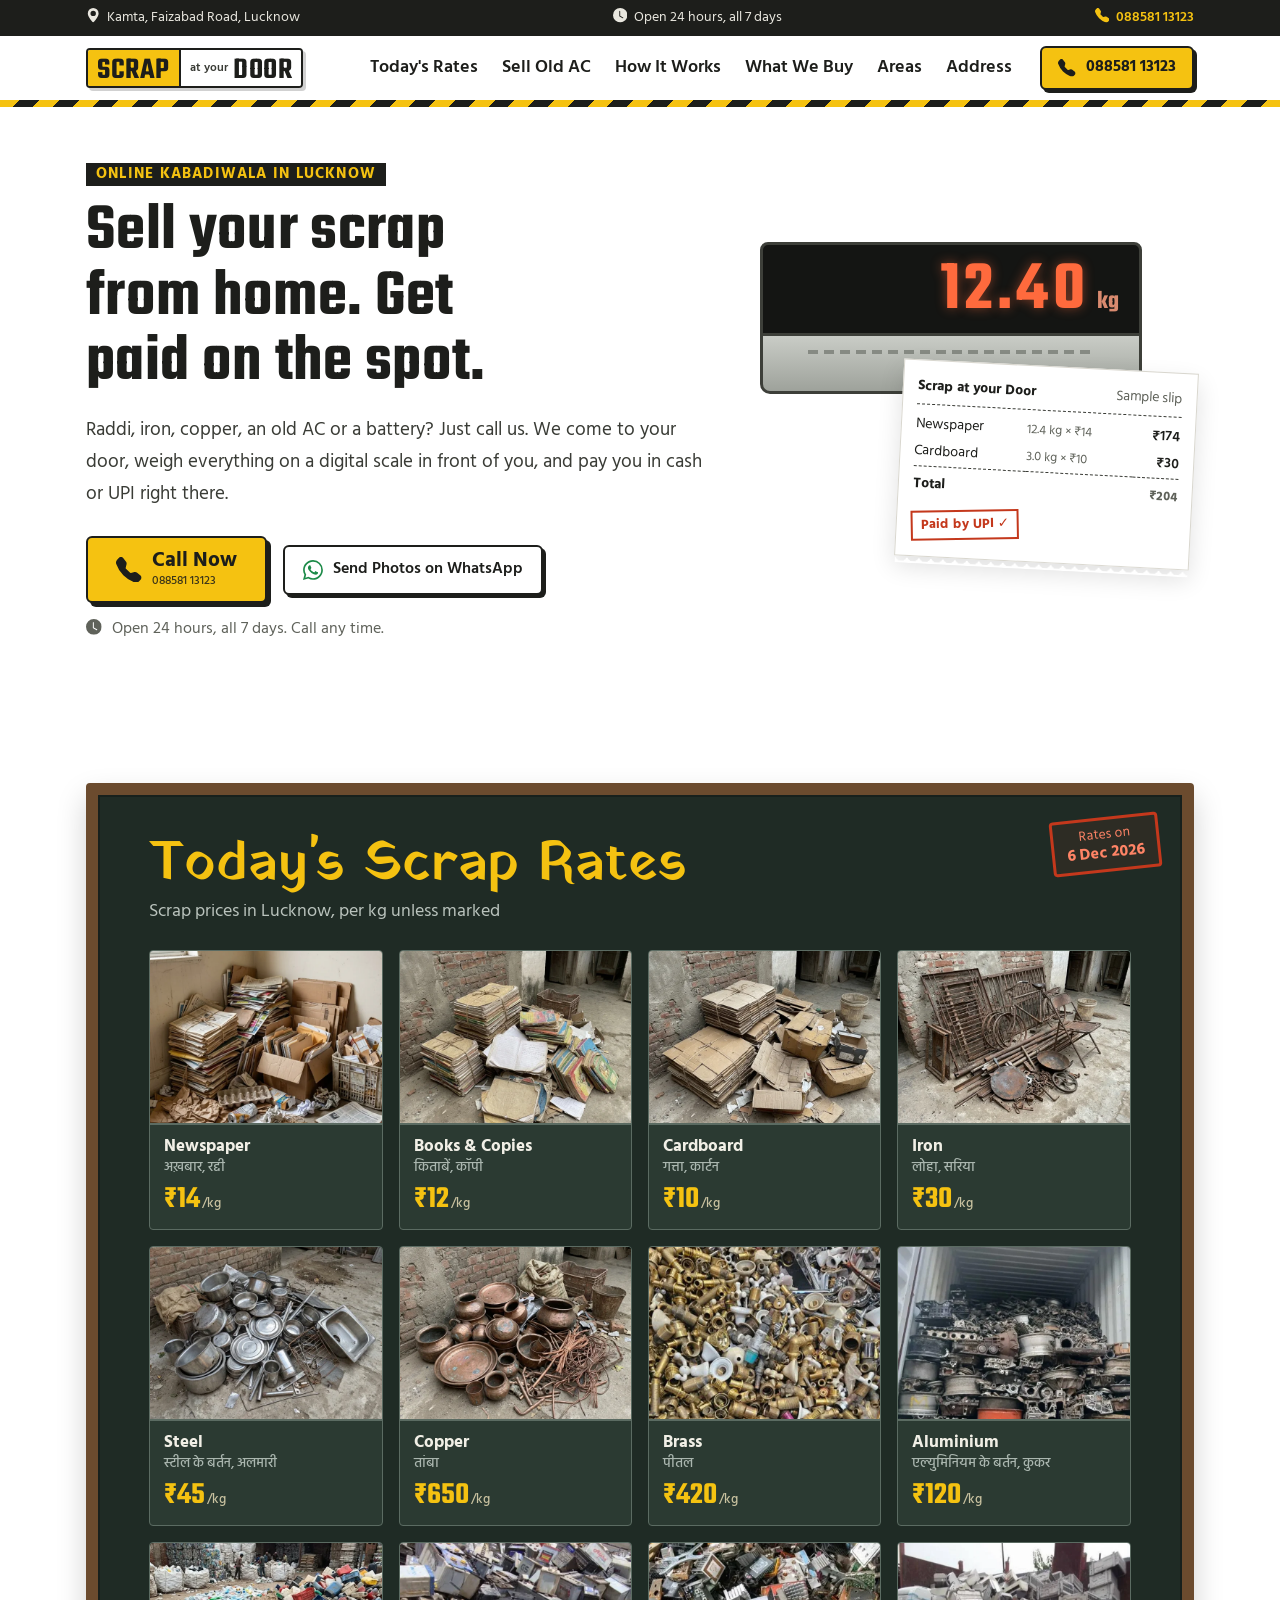
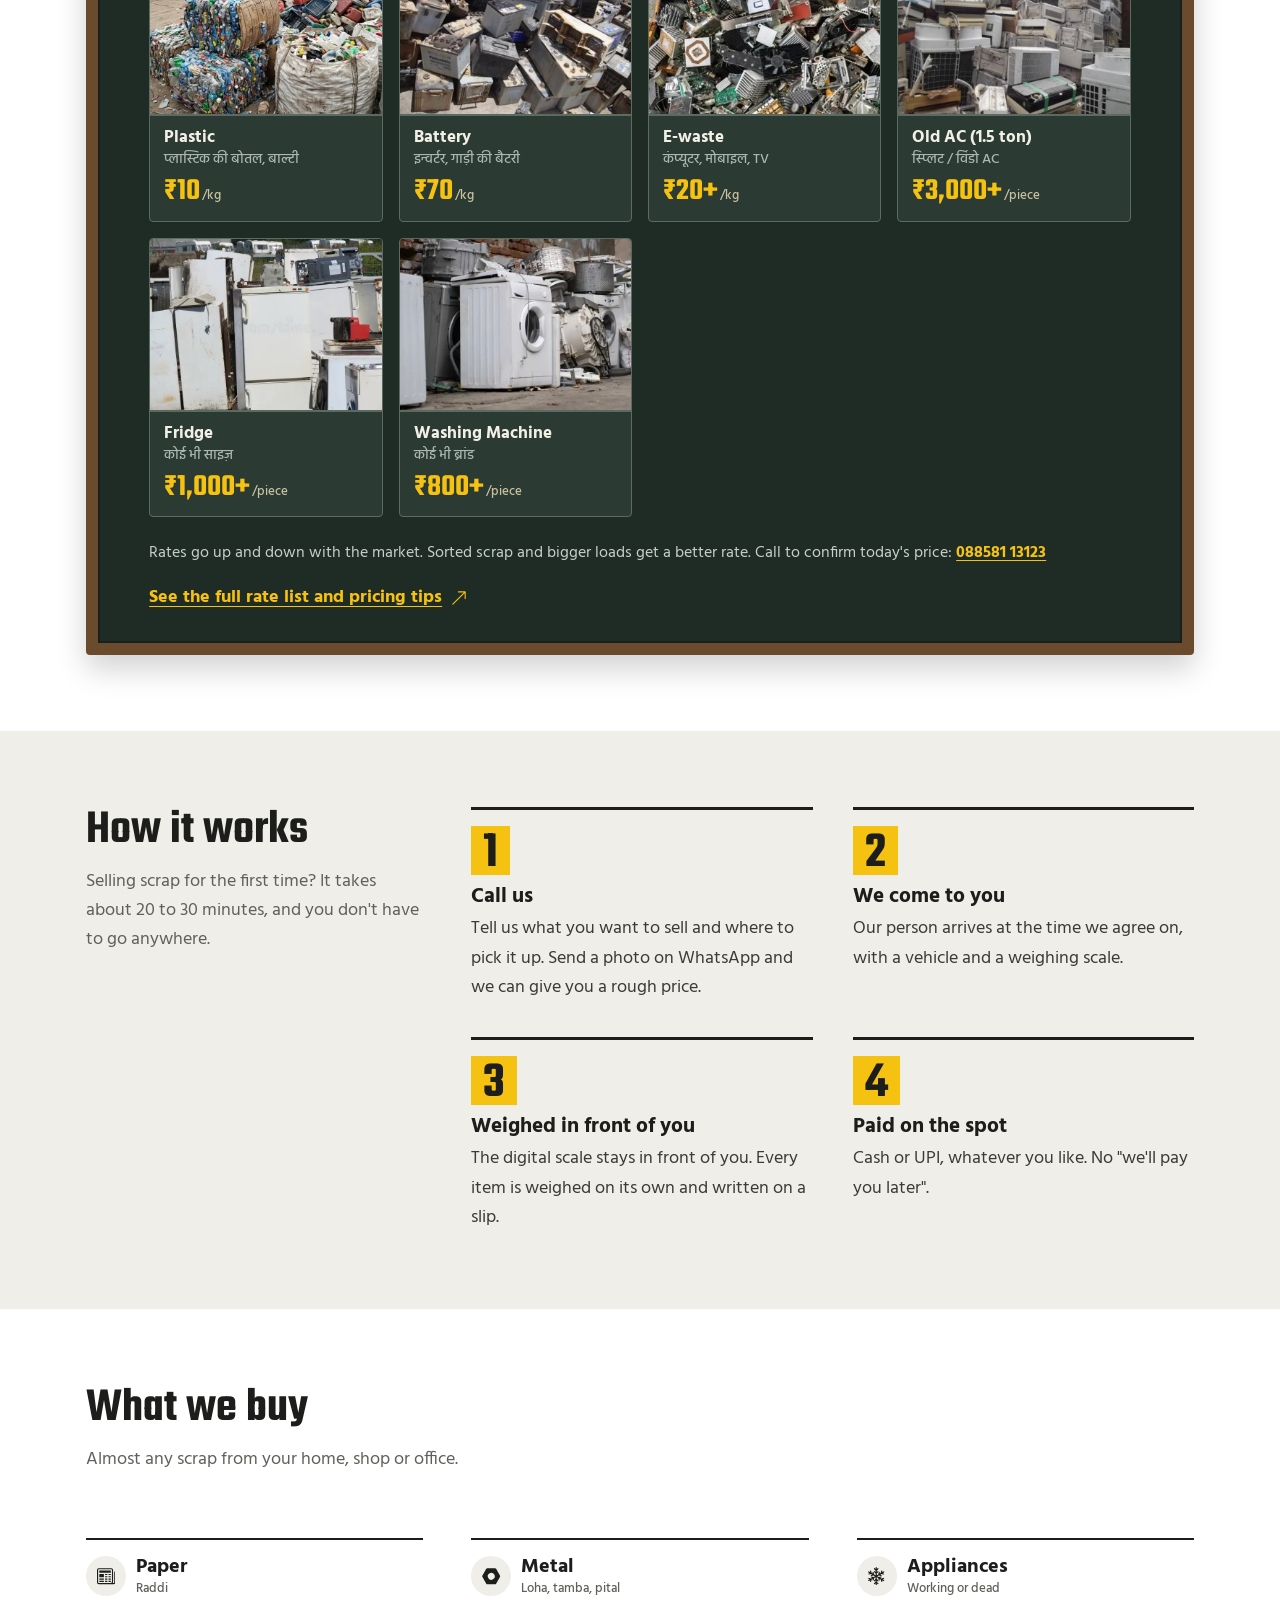
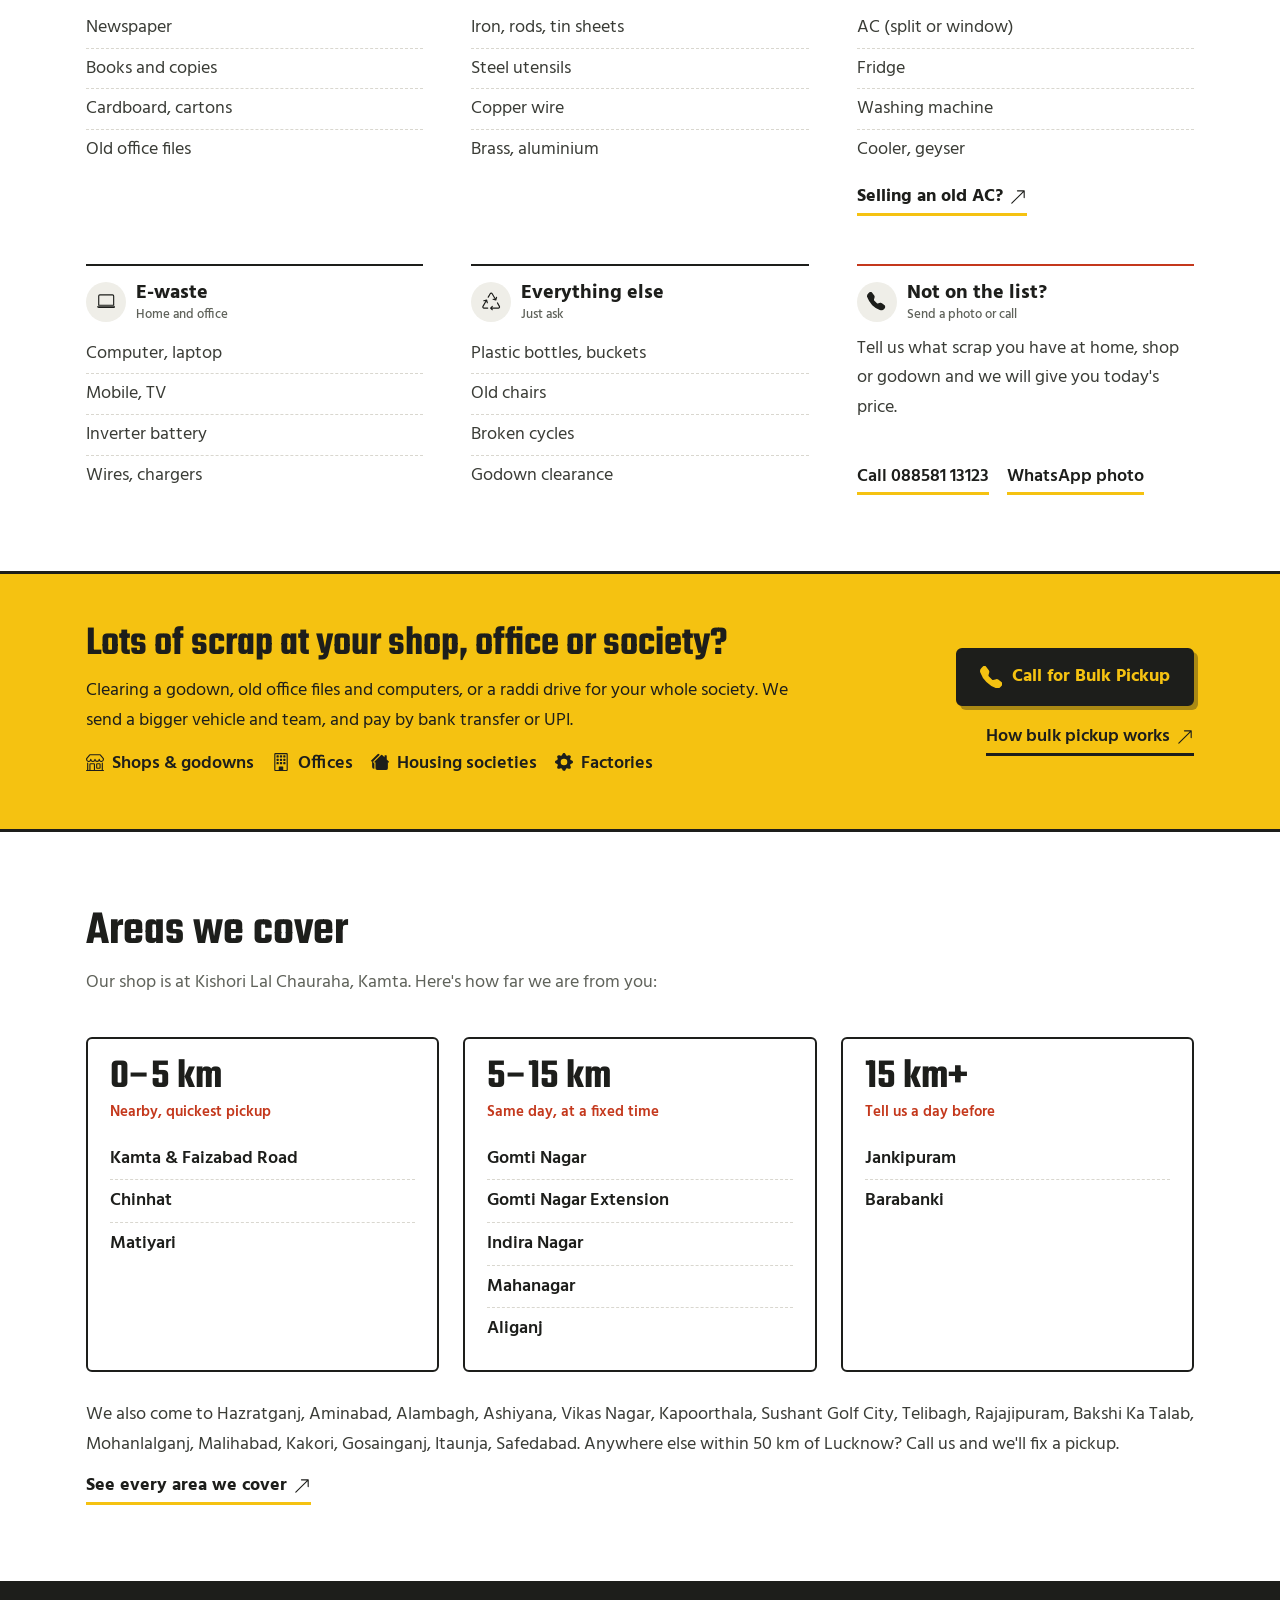
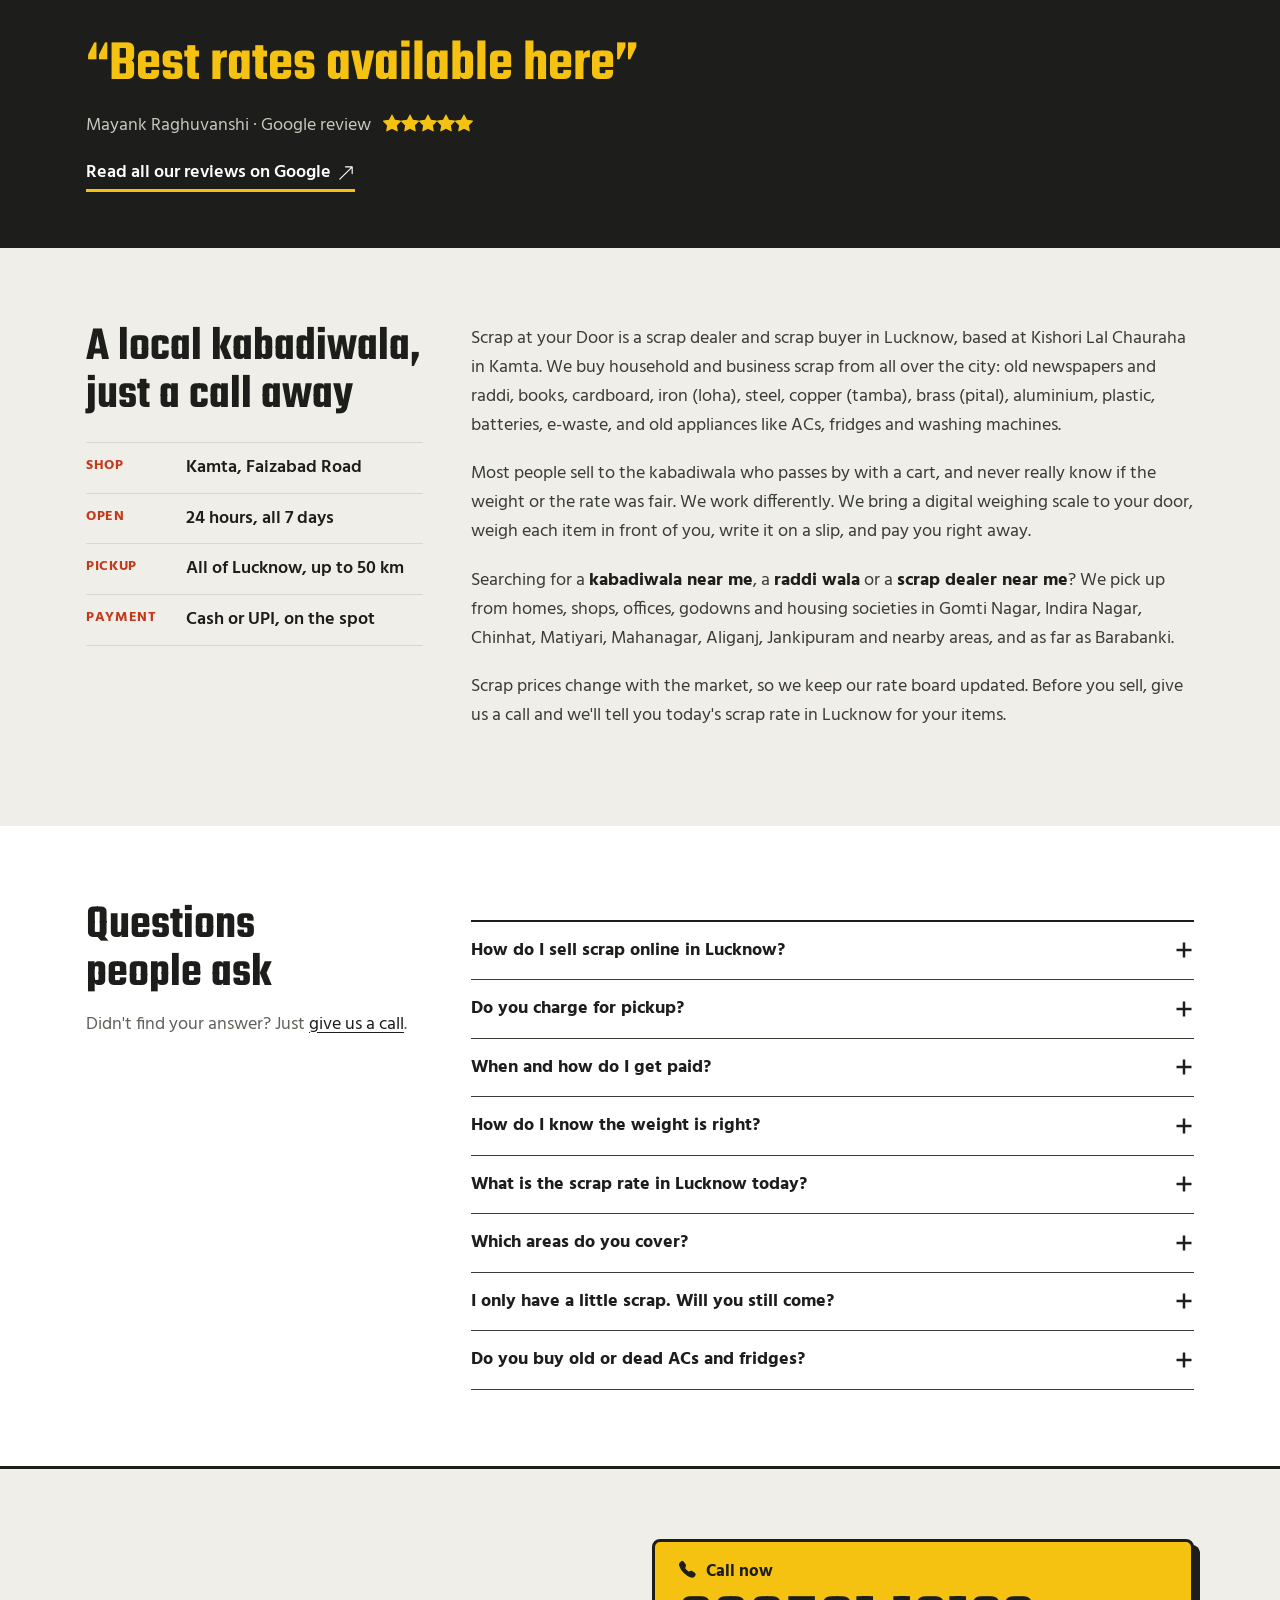
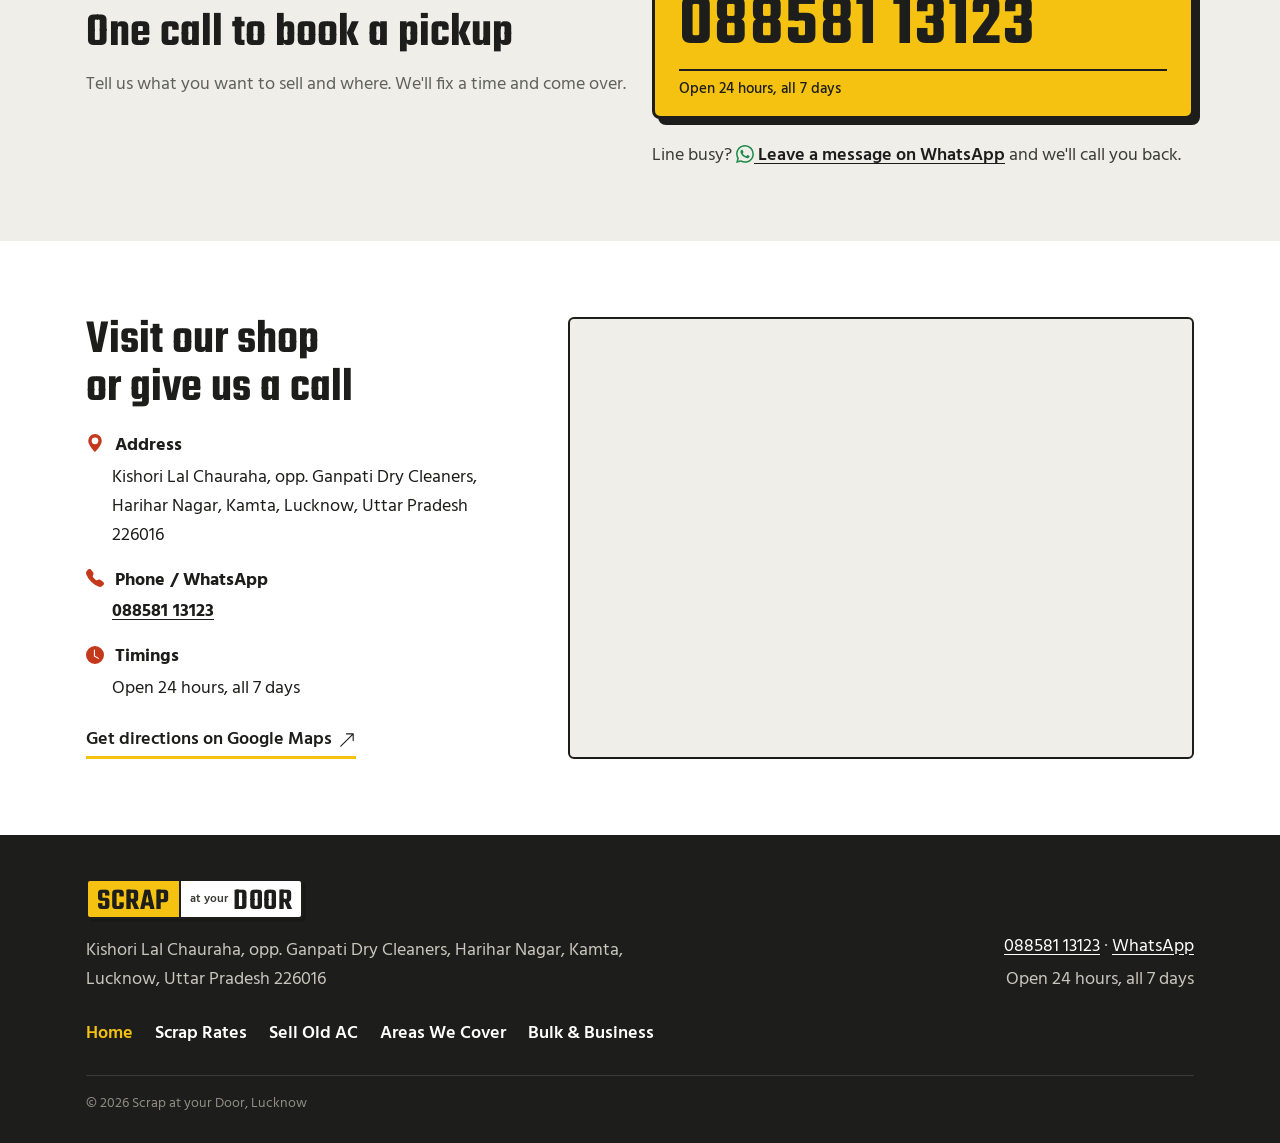
==== commit e5f881fd: "code updated" ====
--- a/index.html
+++ b/index.html
@@ -537,7 +537,7 @@
       <section class="sec" id="rates">
         <div class="container">
           <div class="board">
-            <div class="board-stamp">Rates on<br /><b>24 Nov 2026</b></div>
+            <div class="board-stamp">Rates on<br /><b data-rate-date>25 Nov 2026</b></div>
             <h2 class="board-title">Today's Scrap Rates</h2>
             <p class="board-sub">
               Scrap prices in Lucknow, per kg unless marked
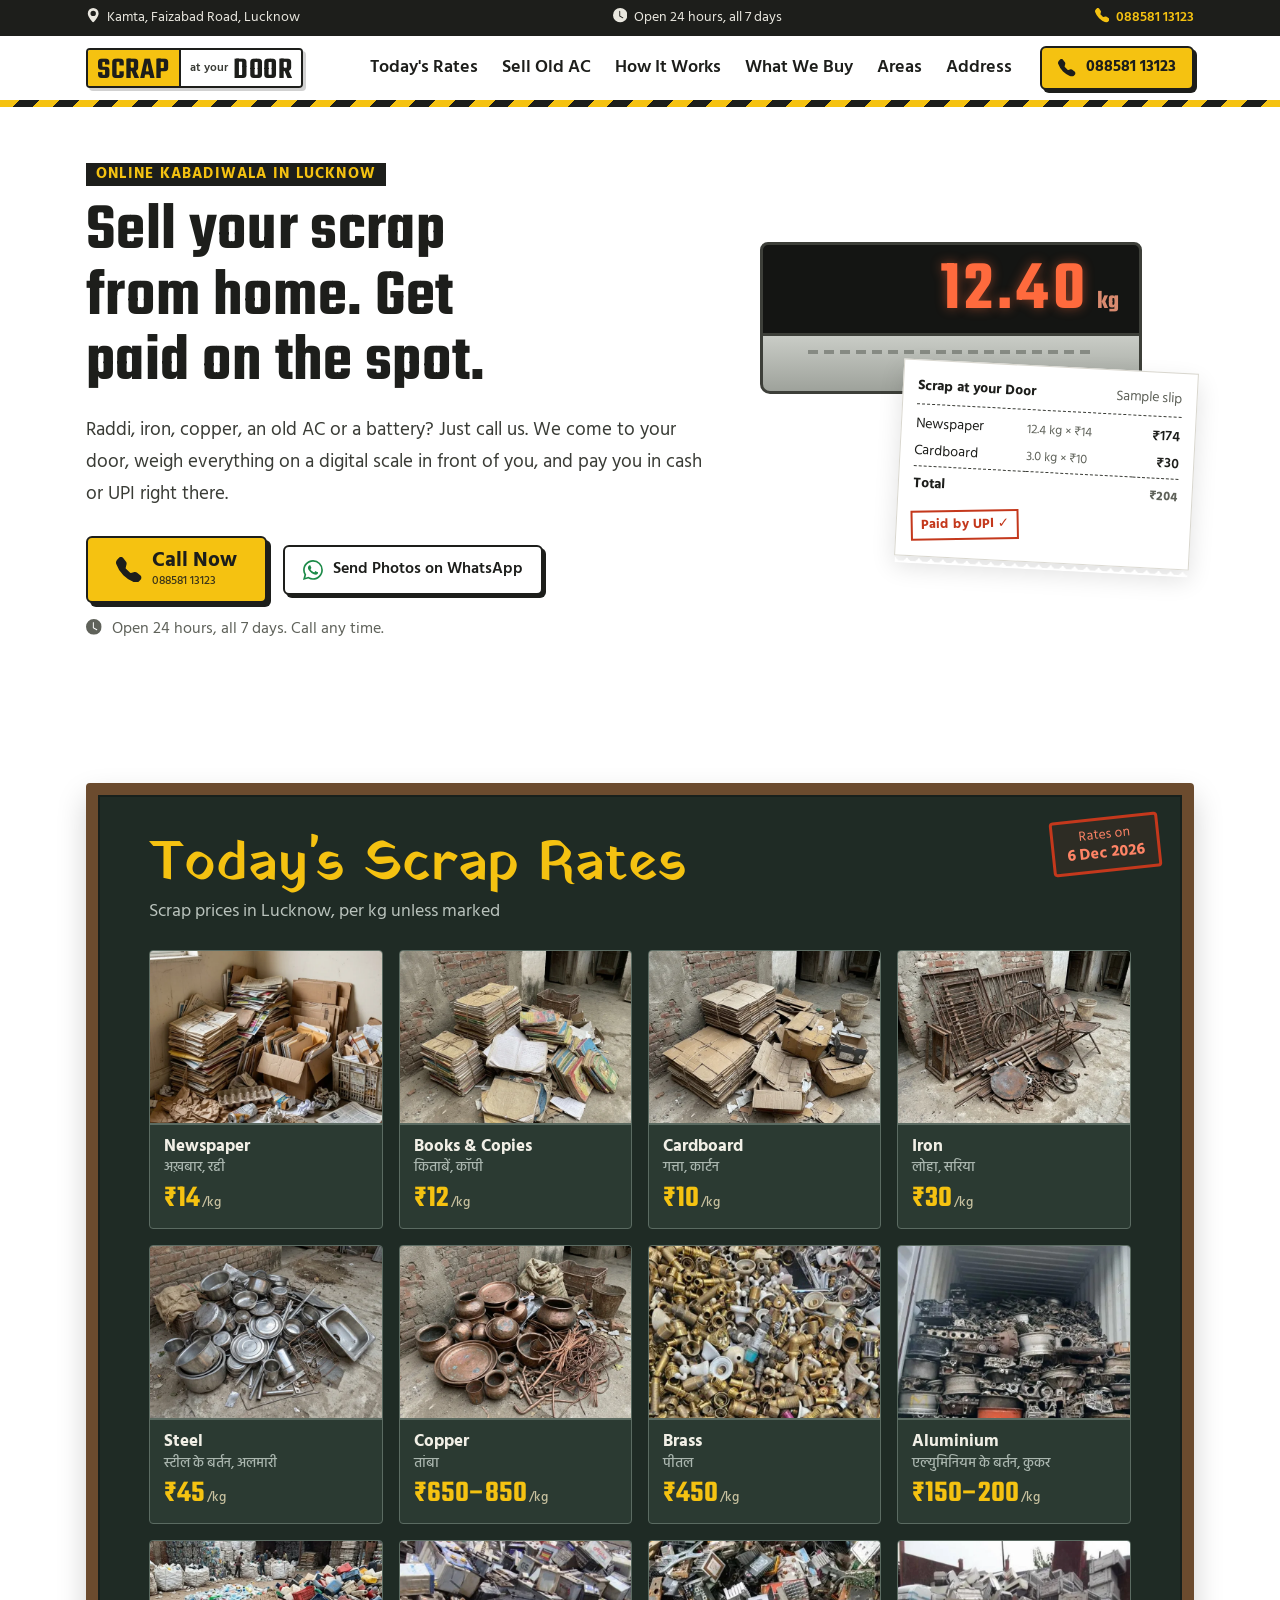
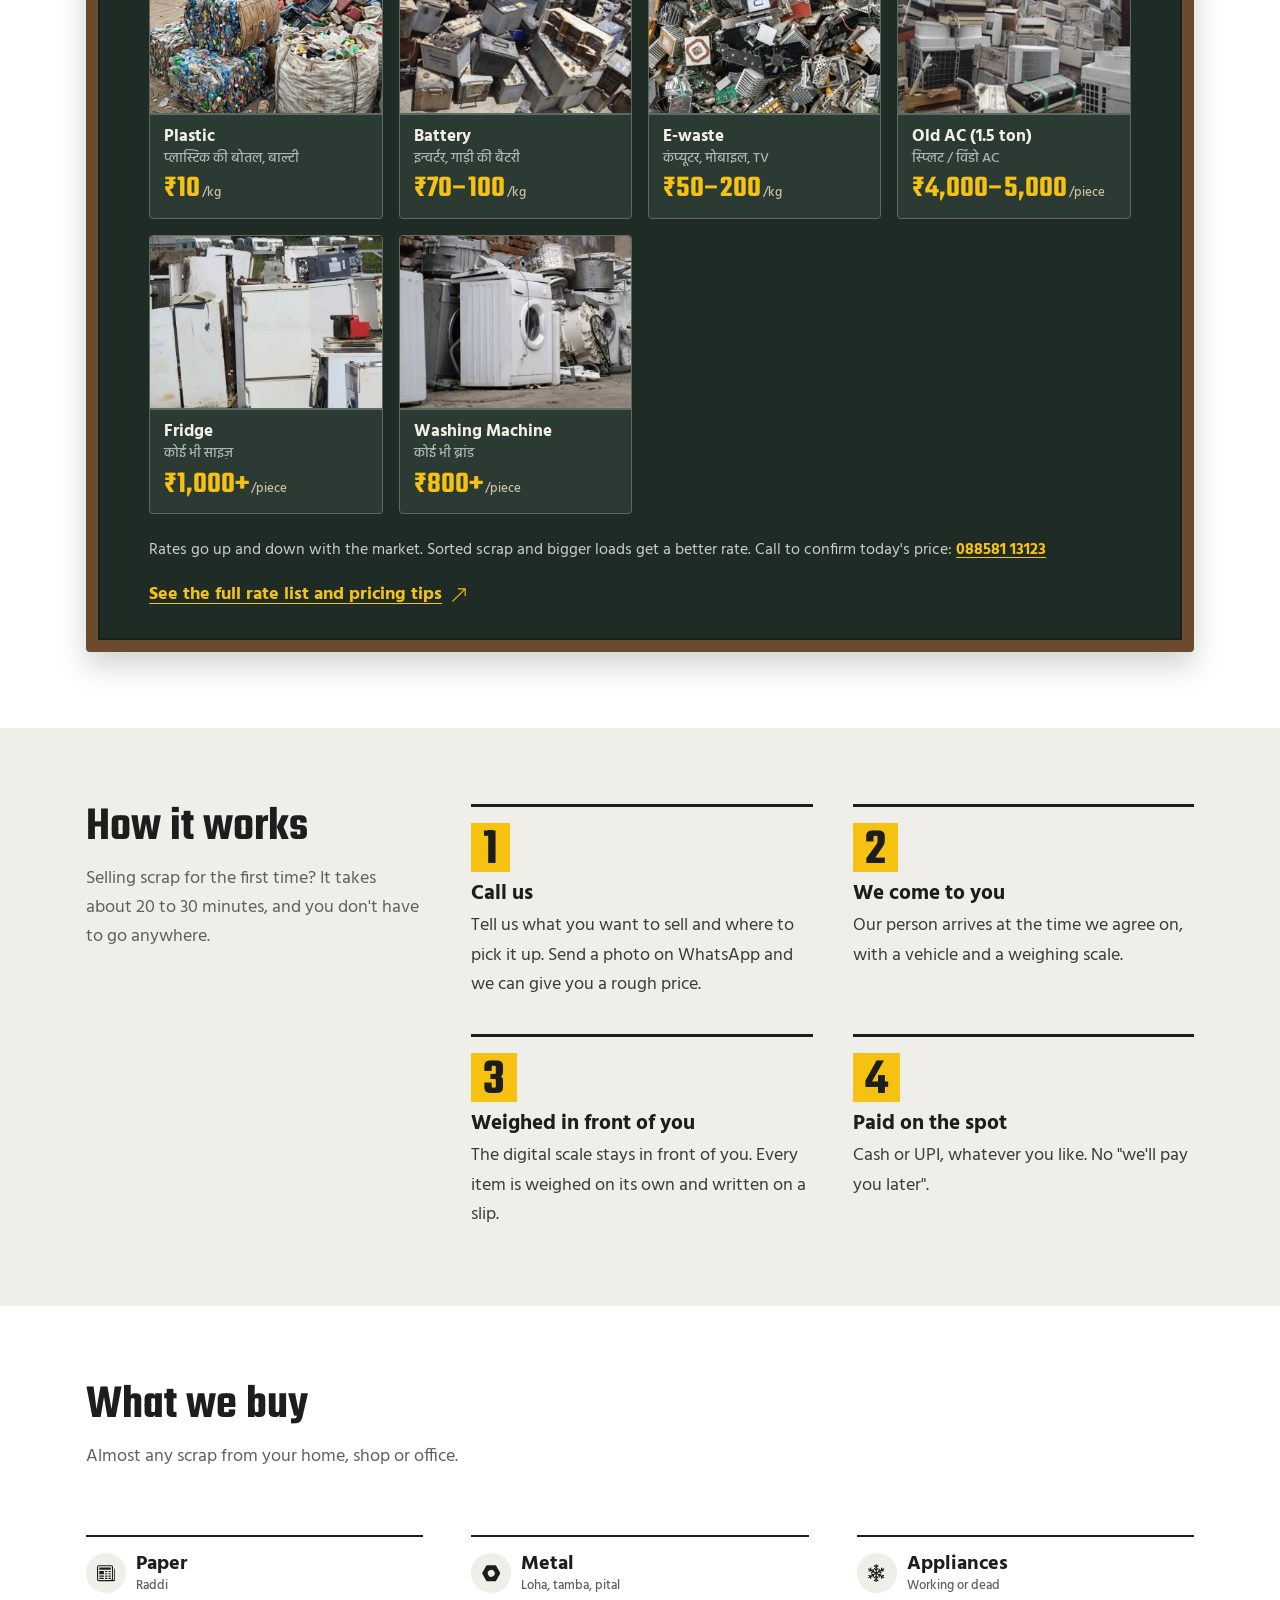
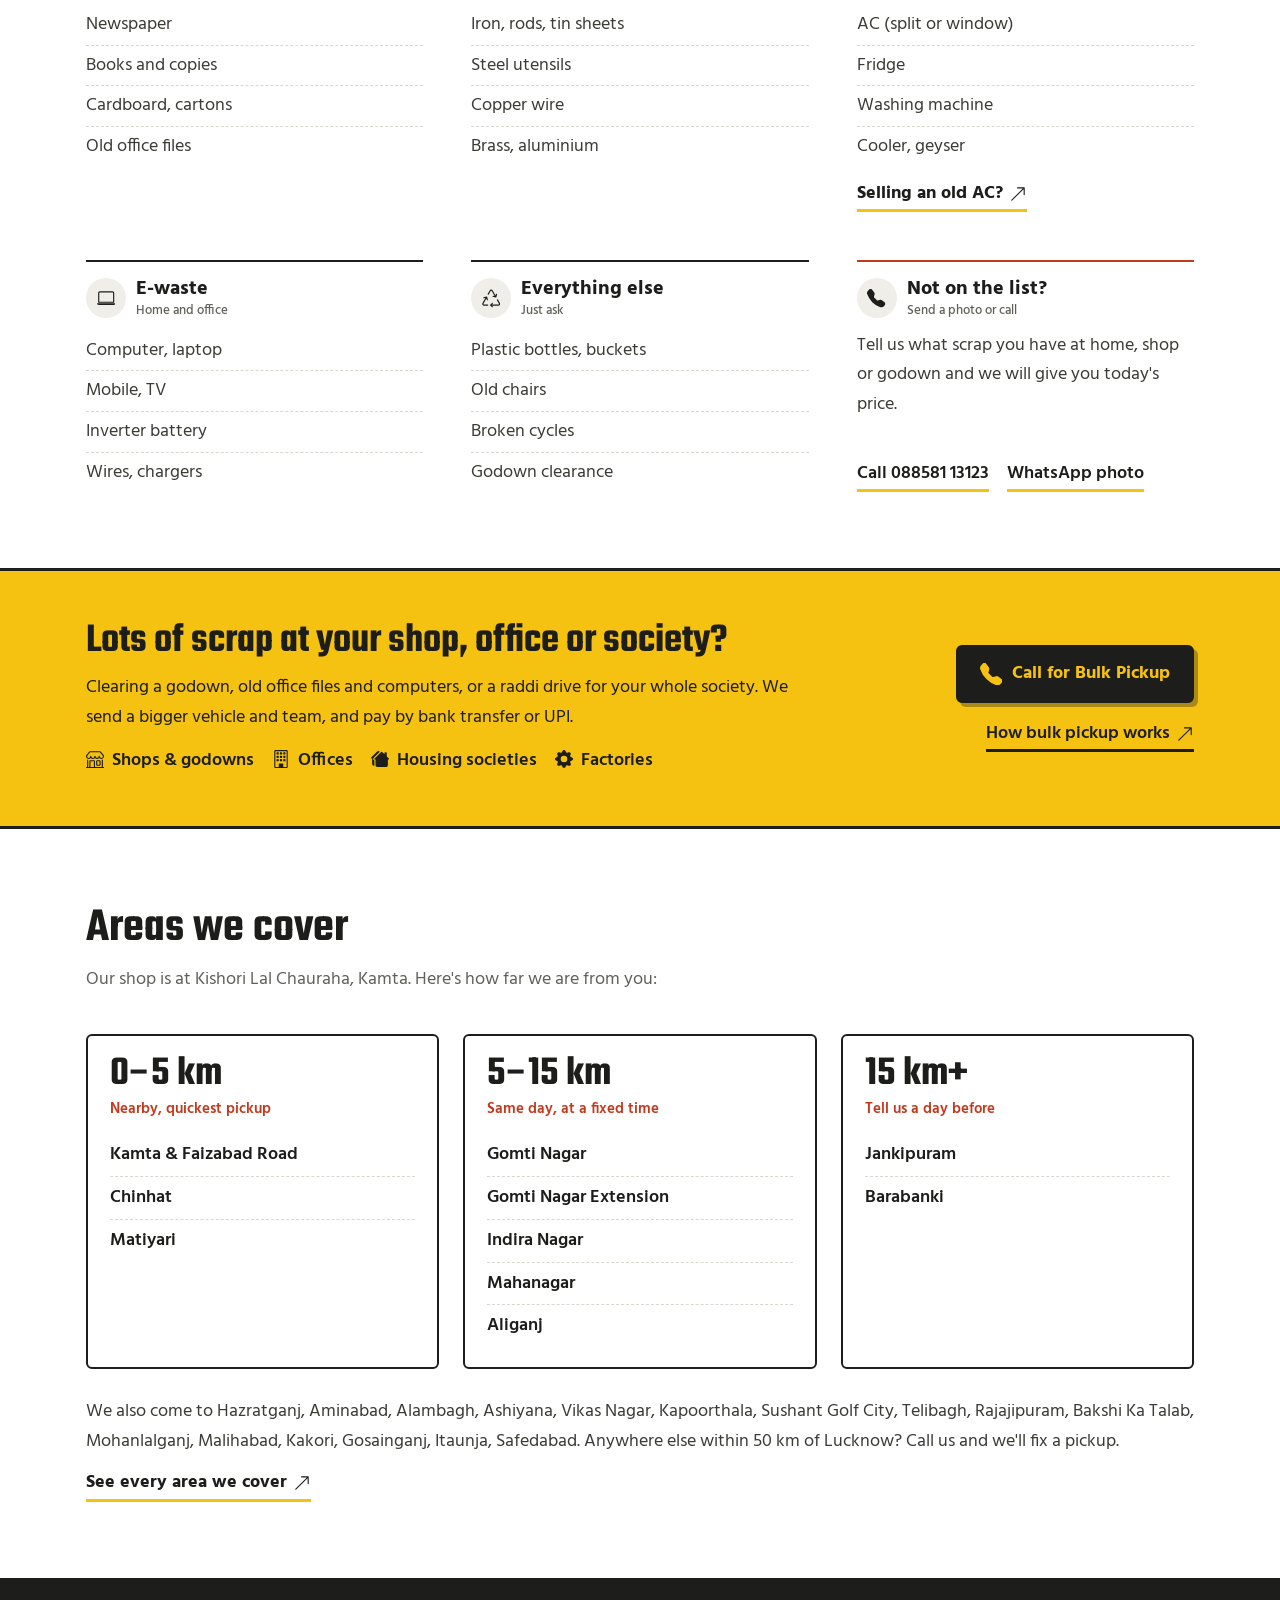
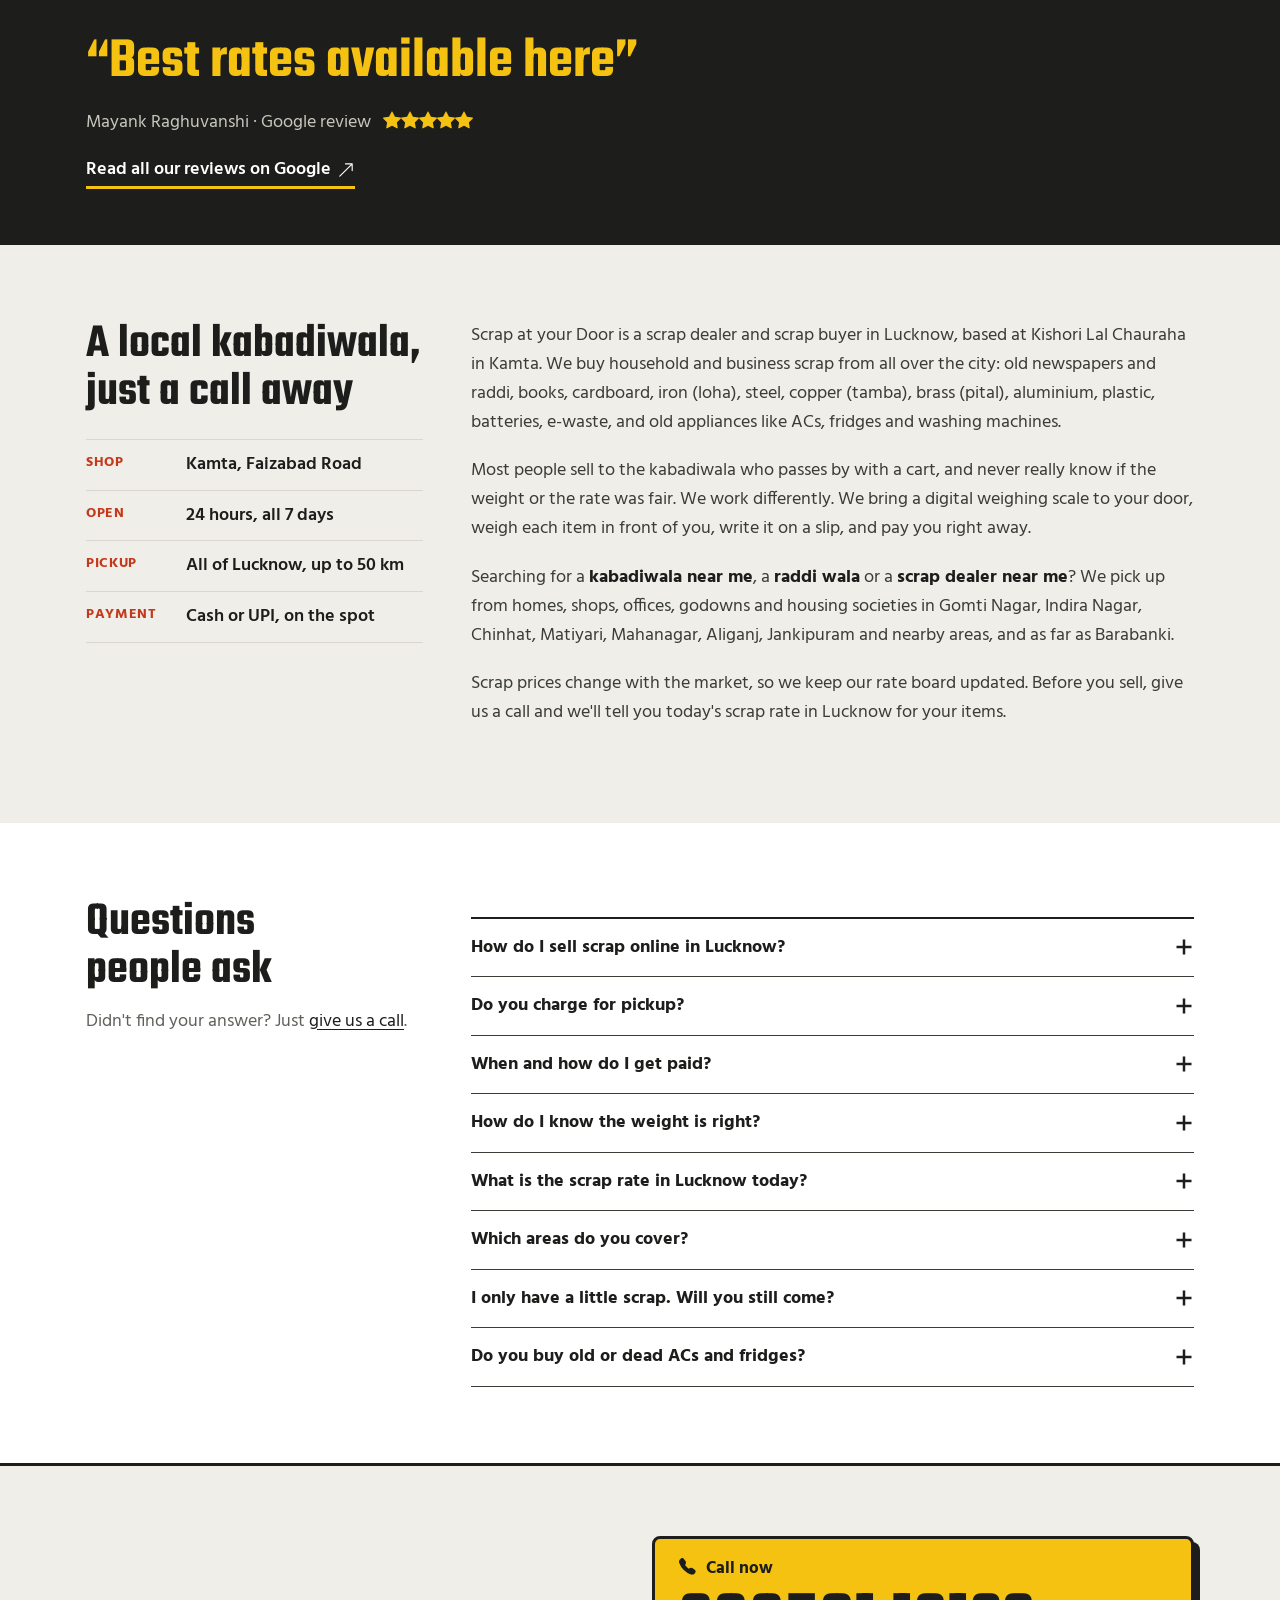
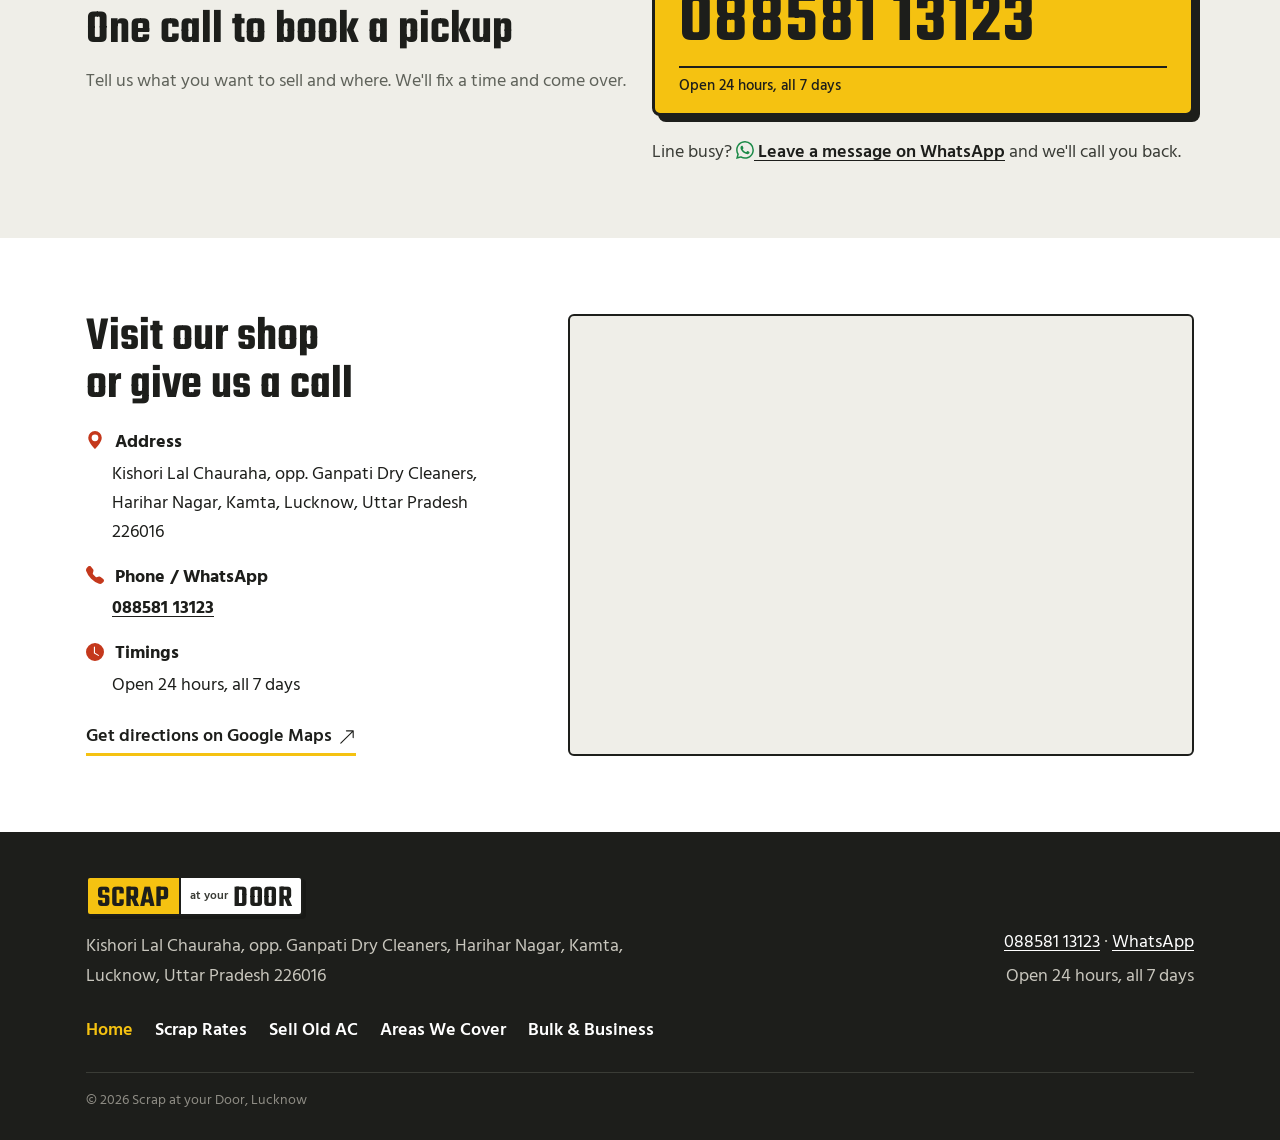
==== commit fe4838ea: "payment updated" ====
--- a/index.html
+++ b/index.html
@@ -669,7 +669,7 @@
                     <h3 class="rate-card-title">
                       Copper<span class="rate-card-hi" lang="hi">तांबा</span>
                     </h3>
-                    <p class="rate-card-price">₹650<small>/kg</small></p>
+                    <p class="rate-card-price">₹650–850<small>/kg</small></p>
                   </div>
                 </article>
               </div>
@@ -689,7 +689,7 @@
                     <h3 class="rate-card-title">
                       Brass<span class="rate-card-hi" lang="hi">पीतल</span>
                     </h3>
-                    <p class="rate-card-price">₹420<small>/kg</small></p>
+                    <p class="rate-card-price">₹450<small>/kg</small></p>
                   </div>
                 </article>
               </div>
@@ -711,7 +711,7 @@
                         >एल्युमिनियम के बर्तन, कुकर</span
                       >
                     </h3>
-                    <p class="rate-card-price">₹120<small>/kg</small></p>
+                    <p class="rate-card-price">₹150–200<small>/kg</small></p>
                   </div>
                 </article>
               </div>
@@ -755,7 +755,7 @@
                         >इन्वर्टर, गाड़ी की बैटरी</span
                       >
                     </h3>
-                    <p class="rate-card-price">₹70<small>/kg</small></p>
+                    <p class="rate-card-price">₹70–100<small>/kg</small></p>
                   </div>
                 </article>
               </div>
@@ -777,7 +777,7 @@
                         >कंप्यूटर, मोबाइल, TV</span
                       >
                     </h3>
-                    <p class="rate-card-price">₹20+<small>/kg</small></p>
+                    <p class="rate-card-price">₹50–200<small>/kg</small></p>
                   </div>
                 </article>
               </div>
@@ -799,7 +799,7 @@
                         >स्प्लिट / विंडो AC</span
                       >
                     </h3>
-                    <p class="rate-card-price">₹3,000+<small>/piece</small></p>
+                    <p class="rate-card-price">₹4,000–5,000<small>/piece</small></p>
                   </div>
                 </article>
               </div>
--- a/styles.css
+++ b/styles.css
@@ -186,20 +186,20 @@
 .rate-card-body{padding:12px 14px 14px;display:flex;flex-direction:column;justify-content:space-between;gap:8px;flex:1}
 .rate-card-title{font-size:1.08rem;font-weight:700;line-height:1.2;color:var(--board-ink);margin:0}
 .rate-card-hi{display:block;font-size:.88rem;font-weight:500;color:var(--board-muted);margin-top:3px}
-.rate-card-price{font-family:var(--f-display);font-weight:600;font-size:1.95rem;color:var(--yellow);line-height:.95;margin:0;white-space:nowrap;font-variant-numeric:tabular-nums}
+.rate-card-price{font-family:var(--f-display);font-weight:600;font-size:clamp(1.6rem,3vw,1.9rem);color:var(--yellow);line-height:.95;margin:0;white-space:nowrap;font-variant-numeric:tabular-nums}
 .rate-card-price small{font-family:var(--f-body);font-size:.8rem;font-weight:500;color:var(--board-unit);margin-left:2px}
 
 /* Compact horizontal cards for mini board (Sell Old AC hero) */
 .rate-mini-list{display:grid;gap:12px;margin:14px 0 16px}
 .rate-card-mini{flex-direction:row;align-items:stretch}
 .rate-card-mini .rate-card-media{width:104px;flex:none;aspect-ratio:4/3;border-bottom:0;border-right:2px solid var(--board-dot)}
-.rate-card-mini .rate-card-body{padding:10px 12px;flex-direction:row;align-items:center;justify-content:space-between;gap:10px}
+.rate-card-mini .rate-card-body{padding:10px 12px;flex-direction:column;align-items:flex-start;justify-content:center;gap:4px}
 @media (max-width:575.98px){
   .rate-card-body{padding:10px 10px 12px}
   .rate-card-title{font-size:1rem}
-  .rate-card-price{font-size:1.55rem}
+  .rate-card-price{font-size:1.38rem;white-space:normal}
+  .rate-card-price small{font-size:.74rem}
   .rate-card-mini .rate-card-media{width:88px}
-  .rate-card-mini .rate-card-body{flex-direction:column;align-items:flex-start;gap:4px}
 }
 
 /* ---------- steps ---------- */
